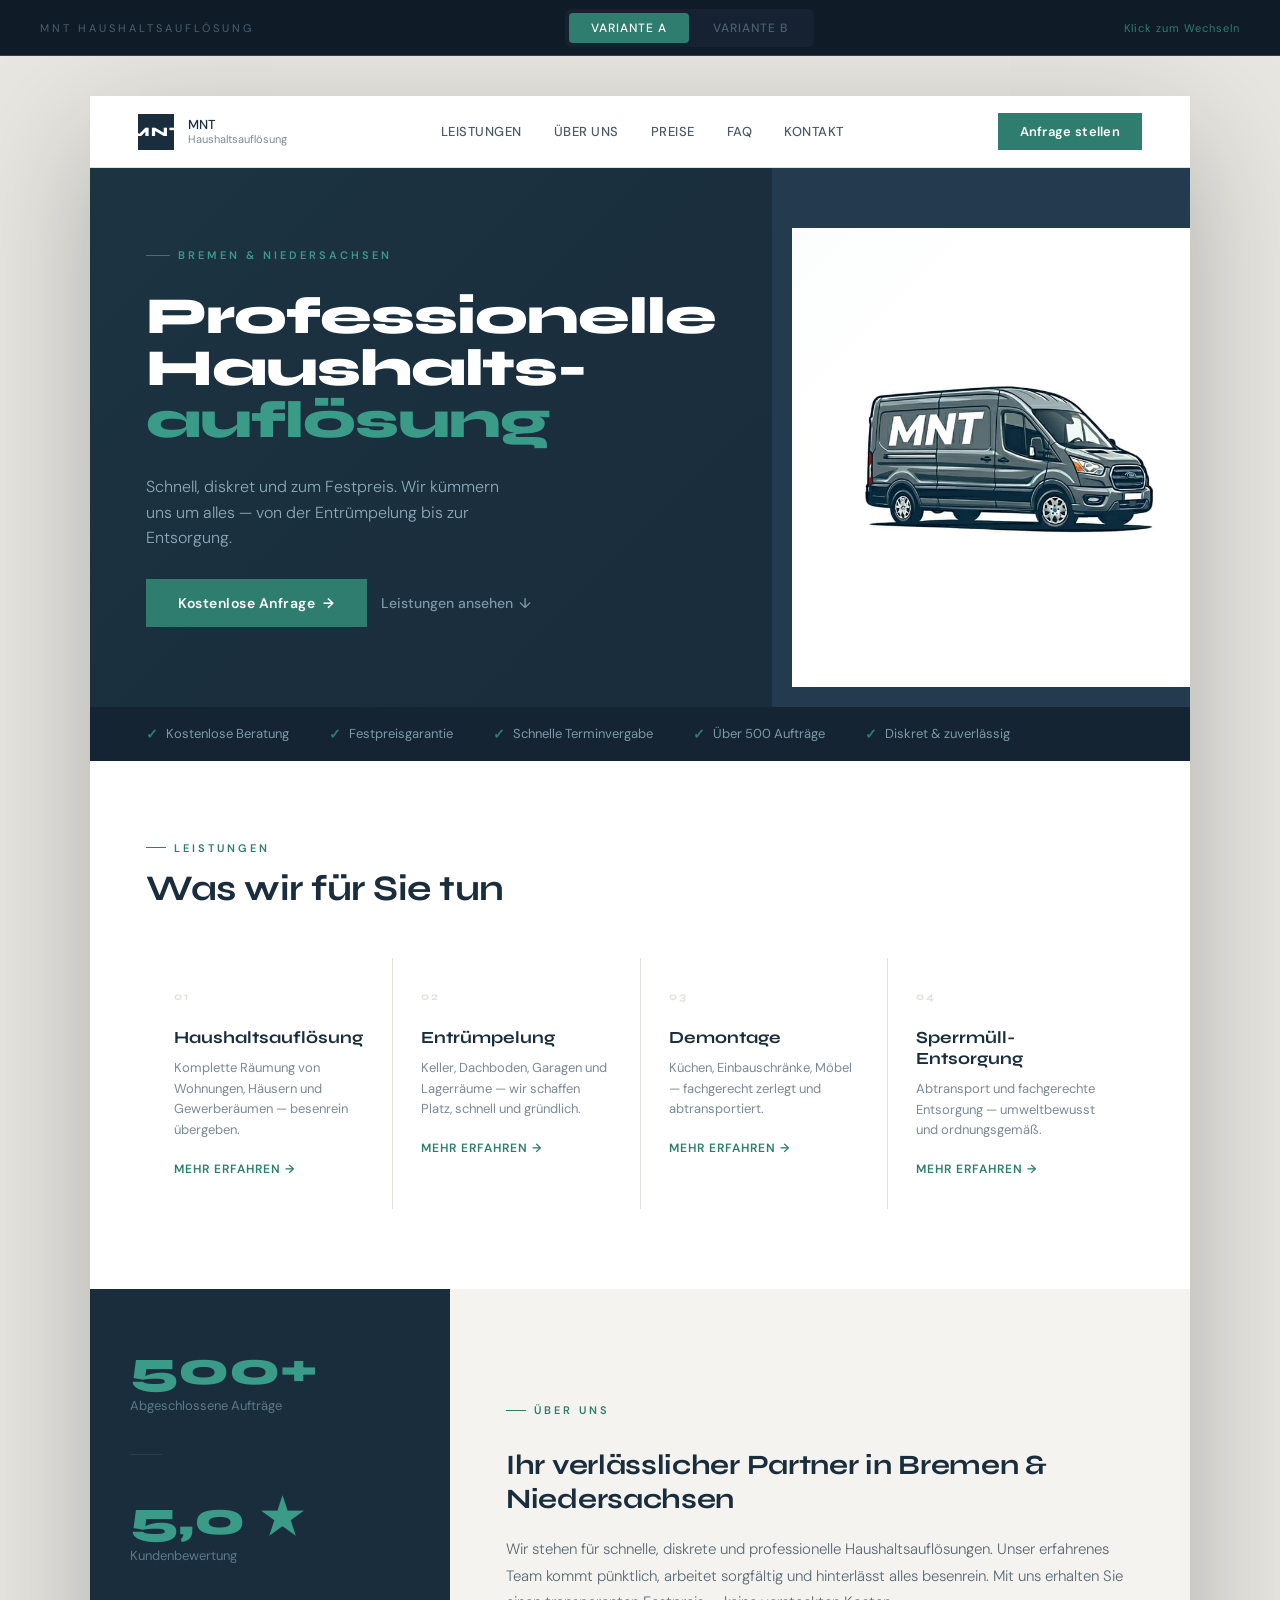
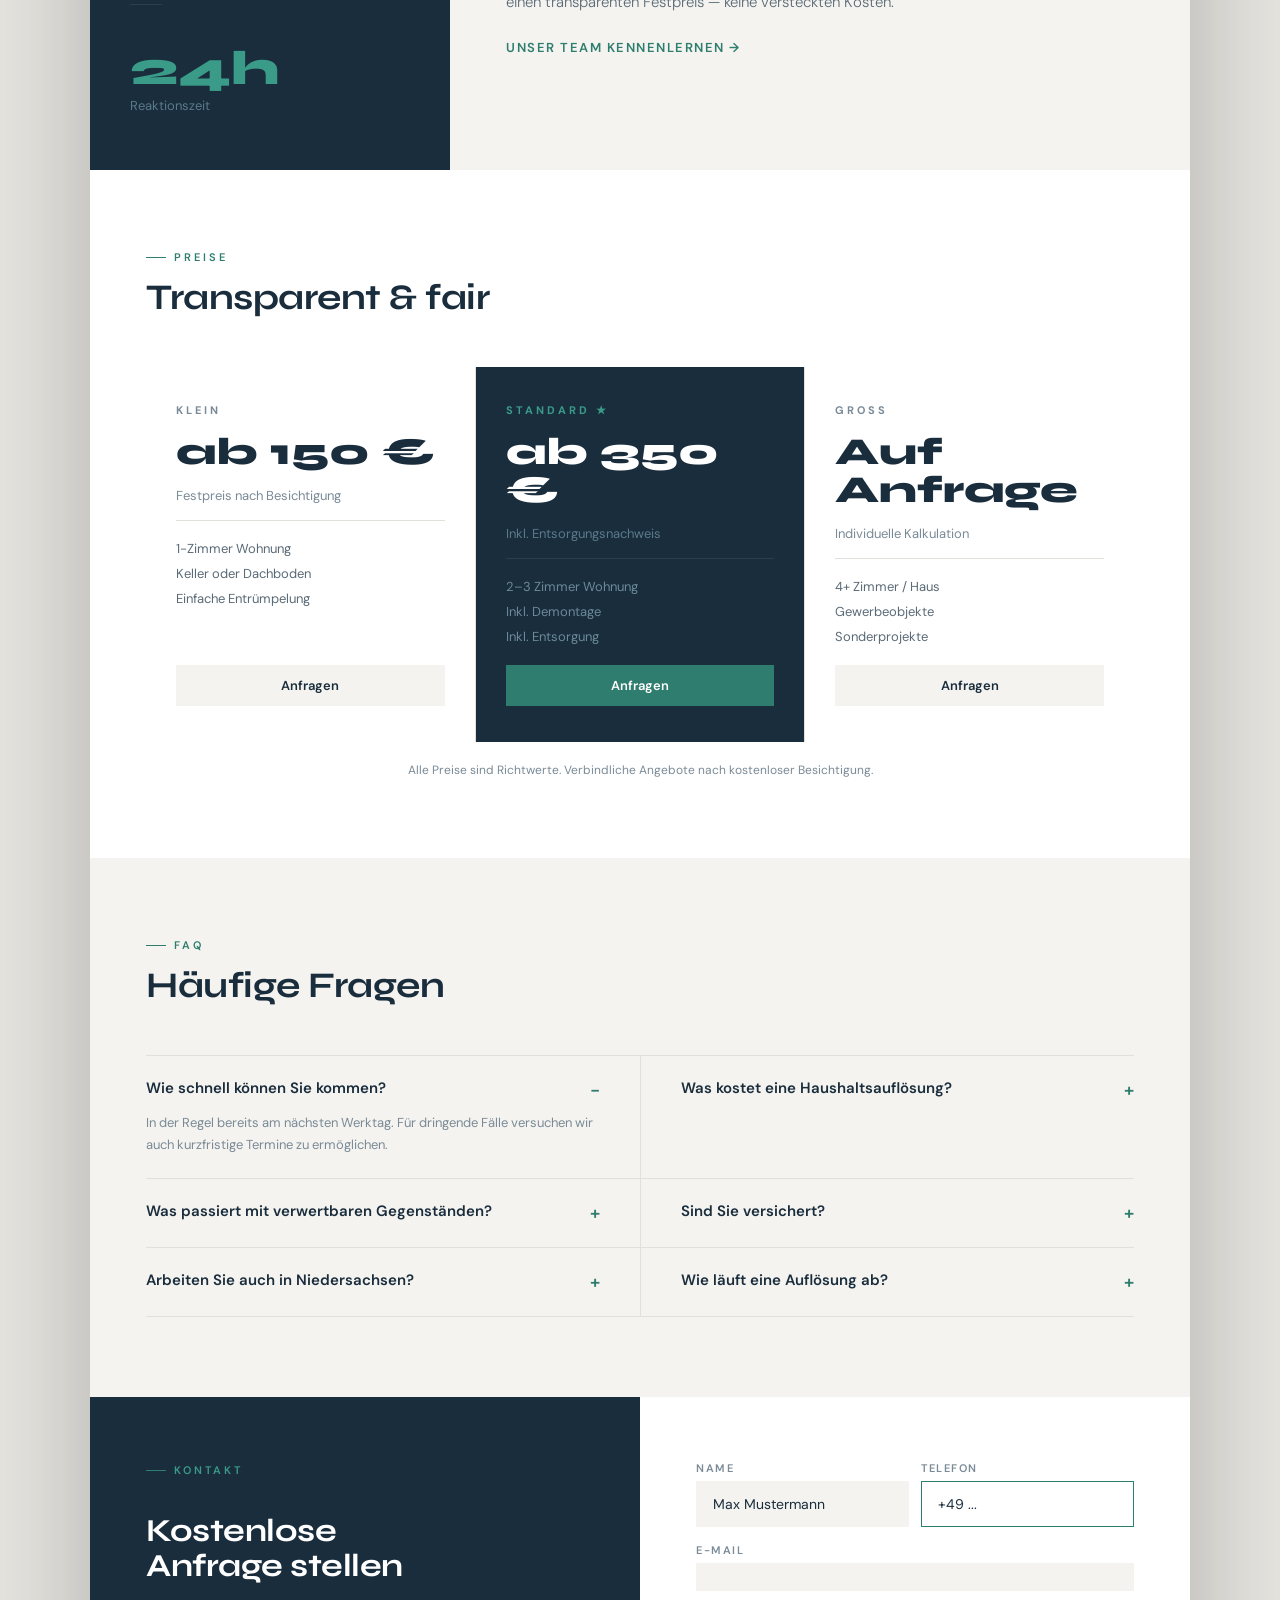
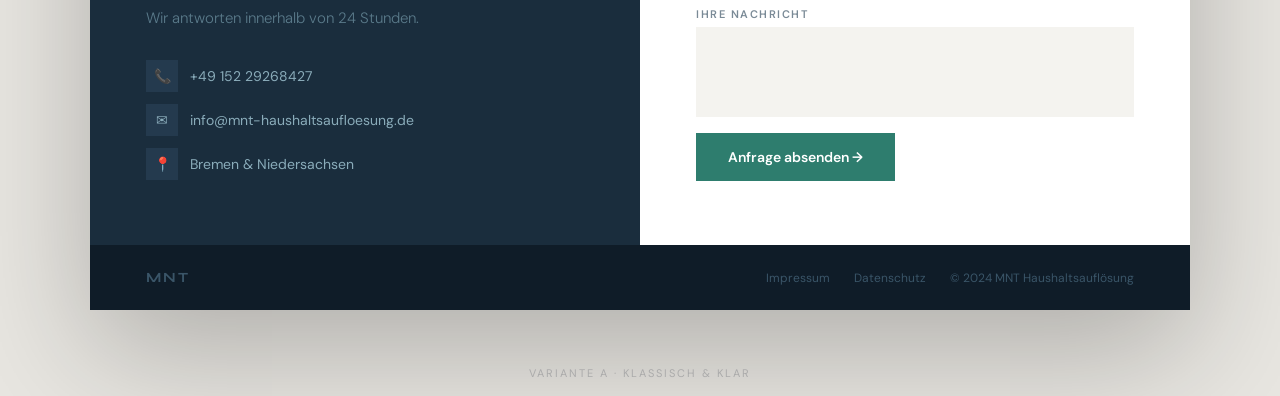
==== index.html @ 3aa19fd5 "Add index.html for GitHub Pages" ====
<!DOCTYPE html>
<html lang="de">
<head>
<meta charset="UTF-8">
<meta name="viewport" content="width=device-width, initial-scale=1.0">
<title>MNT Haushaltsauflösung — Website Mockup</title>
<link href="https://fonts.googleapis.com/css2?family=Syne:wght@400;600;700;800&family=DM+Sans:wght@300;400;500;600&display=swap" rel="stylesheet">
<style>
  :root {
    --navy: #1a2d3d;
    --navy-deep: #0f1c28;
    --teal: #2e7d6e;
    --teal-light: #3a9b88;
    --off-white: #f4f3ef;
    --warm-white: #fafaf8;
    --text-muted: #7a8a96;
    --border: #e2e0db;
  }

  * { box-sizing: border-box; margin: 0; padding: 0; }

  body {
    background: #e8e6e1;
    font-family: 'DM Sans', sans-serif;
    color: var(--navy);
    min-height: 100vh;
    padding: 0;
  }

  /* ── Selector bar ── */
  .selector-bar {
    position: sticky;
    top: 0;
    z-index: 100;
    background: var(--navy-deep);
    display: flex;
    align-items: center;
    justify-content: space-between;
    padding: 0 40px;
    height: 56px;
    border-bottom: 1px solid #2a3f52;
  }
  .selector-label {
    font-family: 'DM Sans', sans-serif;
    font-size: 11px;
    text-transform: uppercase;
    letter-spacing: 3px;
    color: #4a6070;
  }
  .selector-tabs {
    display: flex;
    gap: 2px;
    background: #162231;
    padding: 4px;
    border-radius: 6px;
  }
  .selector-tab {
    font-family: 'DM Sans', sans-serif;
    font-size: 12px;
    font-weight: 500;
    padding: 7px 22px;
    border: none;
    cursor: pointer;
    border-radius: 4px;
    background: transparent;
    color: #4a6070;
    transition: all 0.2s;
    text-transform: uppercase;
    letter-spacing: 1px;
  }
  .selector-tab.active {
    background: var(--teal);
    color: white;
  }
  .selector-note {
    font-size: 11px;
    color: #2e7d6e;
    letter-spacing: 1px;
  }

  .variant { display: none; }
  .variant.active { display: block; }

  /* ── Shared section styles ── */
  .site {
    max-width: 1100px;
    margin: 40px auto;
    background: var(--warm-white);
    box-shadow: 0 40px 120px rgba(0,0,0,0.25);
  }

  /* ── NAV ── */
  .site-nav {
    display: flex;
    align-items: center;
    justify-content: space-between;
    padding: 0 48px;
    height: 72px;
    background: white;
    border-bottom: 1px solid var(--border);
  }
  .nav-brand {
    display: flex;
    align-items: center;
    gap: 14px;
  }
  .nav-brand-mark {
    width: 36px;
    height: 36px;
    background: var(--navy);
    display: flex;
    align-items: center;
    justify-content: center;
    font-family: 'Syne', sans-serif;
    font-weight: 800;
    font-size: 13px;
    color: white;
    letter-spacing: 1px;
  }
  .nav-brand-text {
    font-family: 'DM Sans', sans-serif;
    font-size: 13px;
    font-weight: 500;
    color: var(--navy);
    line-height: 1.2;
  }
  .nav-brand-sub {
    font-size: 11px;
    color: var(--text-muted);
    font-weight: 400;
  }
  .nav-links {
    display: flex;
    gap: 32px;
    align-items: center;
  }
  .nav-link {
    font-size: 13px;
    font-weight: 500;
    color: #4a5a66;
    text-transform: uppercase;
    letter-spacing: 0.5px;
  }
  .nav-cta {
    background: var(--teal);
    color: white;
    padding: 10px 22px;
    font-size: 13px;
    font-weight: 600;
    letter-spacing: 0.3px;
  }

  /* ── HERO A ── */
  .hero-a {
    background: var(--navy);
    min-height: 520px;
    display: grid;
    grid-template-columns: 1fr 480px;
    overflow: hidden;
    position: relative;
  }
  .hero-a::after {
    content: '';
    position: absolute;
    top: 0; left: 0; right: 0; bottom: 0;
    background: linear-gradient(135deg, rgba(46,125,110,0.08) 0%, transparent 60%);
    pointer-events: none;
  }
  .hero-a-content {
    padding: 80px 56px;
    display: flex;
    flex-direction: column;
    justify-content: center;
    gap: 28px;
    position: relative;
    z-index: 1;
  }
  .hero-tag {
    display: inline-flex;
    align-items: center;
    gap: 8px;
    font-size: 11px;
    text-transform: uppercase;
    letter-spacing: 3px;
    color: var(--teal-light);
    font-family: 'DM Sans', sans-serif;
    font-weight: 600;
  }
  .hero-tag::before {
    content: '';
    width: 24px;
    height: 1px;
    background: var(--teal);
  }
  .hero-headline {
    font-family: 'Syne', sans-serif;
    font-size: 52px;
    font-weight: 800;
    color: white;
    line-height: 1.0;
    letter-spacing: -1px;
  }
  .hero-headline span { color: var(--teal-light); }
  .hero-sub {
    font-size: 16px;
    color: #8eaabb;
    line-height: 1.6;
    max-width: 380px;
    font-weight: 300;
  }
  .hero-actions {
    display: flex;
    gap: 14px;
    align-items: center;
  }
  .btn-primary {
    background: var(--teal);
    color: white;
    padding: 15px 32px;
    font-family: 'DM Sans', sans-serif;
    font-size: 14px;
    font-weight: 600;
    letter-spacing: 0.5px;
    display: inline-flex;
    align-items: center;
    gap: 8px;
    transition: background 0.2s;
  }
  .btn-ghost {
    color: #7a9aaa;
    font-size: 14px;
    font-weight: 500;
    display: inline-flex;
    align-items: center;
    gap: 6px;
  }
  .hero-a-image {
    background: #243a4e;
    display: flex;
    align-items: flex-end;
    justify-content: center;
    overflow: hidden;
    position: relative;
  }
  .hero-a-image img {
    width: 100%;
    height: 100%;
    object-fit: contain;
    object-position: center bottom;
    padding: 20px;
  }
  .hero-trust {
    background: #152433;
    padding: 18px 56px;
    display: flex;
    gap: 40px;
    align-items: center;
  }
  .trust-item {
    font-size: 13px;
    color: #7a9aaa;
    display: flex;
    align-items: center;
    gap: 8px;
  }
  .trust-item::before {
    content: '✓';
    color: var(--teal);
    font-weight: 700;
    font-size: 14px;
  }

  /* ── SERVICES ── */
  .services-section {
    padding: 80px 56px;
    background: white;
  }
  .section-header {
    margin-bottom: 48px;
  }
  .section-eyebrow {
    font-size: 11px;
    font-weight: 600;
    text-transform: uppercase;
    letter-spacing: 3px;
    color: var(--teal);
    margin-bottom: 12px;
    display: flex;
    align-items: center;
    gap: 8px;
  }
  .section-eyebrow::before {
    content: '';
    width: 20px;
    height: 1px;
    background: var(--teal);
  }
  .section-title {
    font-family: 'Syne', sans-serif;
    font-size: 36px;
    font-weight: 700;
    color: var(--navy);
    letter-spacing: -0.5px;
  }
  .services-grid {
    display: grid;
    grid-template-columns: repeat(4, 1fr);
    gap: 1px;
    background: var(--border);
  }
  .service-card {
    background: white;
    padding: 32px 28px;
    position: relative;
    transition: background 0.2s;
  }
  .service-num {
    font-family: 'Syne', sans-serif;
    font-size: 11px;
    font-weight: 700;
    color: var(--border);
    letter-spacing: 2px;
    margin-bottom: 24px;
  }
  .service-title {
    font-family: 'Syne', sans-serif;
    font-size: 17px;
    font-weight: 700;
    color: var(--navy);
    margin-bottom: 10px;
  }
  .service-desc {
    font-size: 13px;
    color: var(--text-muted);
    line-height: 1.6;
  }
  .service-link {
    margin-top: 20px;
    font-size: 12px;
    font-weight: 600;
    color: var(--teal);
    text-transform: uppercase;
    letter-spacing: 1px;
    display: flex;
    align-items: center;
    gap: 4px;
  }

  /* ── ABOUT ── */
  .about-section {
    display: grid;
    grid-template-columns: 360px 1fr;
    min-height: 380px;
    background: var(--off-white);
  }
  .about-stats {
    background: var(--navy);
    padding: 56px 40px;
    display: flex;
    flex-direction: column;
    justify-content: center;
    gap: 40px;
  }
  .stat-item {}
  .stat-num {
    font-family: 'Syne', sans-serif;
    font-size: 48px;
    font-weight: 800;
    color: var(--teal-light);
    line-height: 1;
  }
  .stat-label {
    font-size: 13px;
    color: #5a7a8a;
    margin-top: 4px;
    font-weight: 400;
  }
  .stat-divider {
    width: 32px;
    height: 1px;
    background: #2a4050;
  }
  .about-content {
    padding: 56px 56px;
    display: flex;
    flex-direction: column;
    justify-content: center;
    gap: 20px;
  }
  .about-title {
    font-family: 'Syne', sans-serif;
    font-size: 28px;
    font-weight: 700;
    color: var(--navy);
    line-height: 1.2;
    letter-spacing: -0.3px;
  }
  .about-text {
    font-size: 15px;
    color: #5a6a76;
    line-height: 1.75;
    font-weight: 300;
  }
  .about-link {
    font-size: 13px;
    font-weight: 600;
    color: var(--teal);
    text-transform: uppercase;
    letter-spacing: 1.5px;
    display: inline-flex;
    align-items: center;
    gap: 6px;
    margin-top: 4px;
  }

  /* ── PRICES ── */
  .prices-section {
    padding: 80px 56px;
    background: white;
  }
  .prices-grid {
    display: grid;
    grid-template-columns: repeat(3, 1fr);
    gap: 1px;
    background: var(--border);
    margin-top: 40px;
  }
  .price-card {
    background: white;
    padding: 36px 30px;
    display: flex;
    flex-direction: column;
    gap: 16px;
  }
  .price-card.featured {
    background: var(--navy);
  }
  .price-tier {
    font-size: 11px;
    font-weight: 700;
    text-transform: uppercase;
    letter-spacing: 3px;
    color: var(--text-muted);
  }
  .price-card.featured .price-tier { color: var(--teal-light); }
  .price-amount {
    font-family: 'Syne', sans-serif;
    font-size: 38px;
    font-weight: 800;
    color: var(--navy);
    line-height: 1;
  }
  .price-card.featured .price-amount { color: white; }
  .price-unit { font-size: 13px; color: var(--text-muted); font-weight: 400; }
  .price-card.featured .price-unit { color: #5a7a8a; }
  .price-divider { height: 1px; background: var(--border); }
  .price-card.featured .price-divider { background: #2a4050; }
  .price-features {
    font-size: 13px;
    color: #5a6a76;
    line-height: 1.9;
  }
  .price-card.featured .price-features { color: #6a8a9a; }
  .price-cta {
    margin-top: auto;
    padding: 12px 20px;
    font-size: 13px;
    font-weight: 600;
    text-align: center;
    background: var(--off-white);
    color: var(--navy);
  }
  .price-card.featured .price-cta {
    background: var(--teal);
    color: white;
  }
  .prices-note {
    margin-top: 20px;
    font-size: 12px;
    color: var(--text-muted);
    text-align: center;
  }

  /* ── FAQ ── */
  .faq-section {
    padding: 80px 56px;
    background: var(--off-white);
  }
  .faq-grid {
    display: grid;
    grid-template-columns: 1fr 1fr;
    gap: 0;
    margin-top: 48px;
    border-top: 1px solid var(--border);
  }
  .faq-item {
    padding: 22px 0;
    border-bottom: 1px solid var(--border);
    padding-right: 40px;
  }
  .faq-item:nth-child(even) { padding-right: 0; padding-left: 40px; border-left: 1px solid var(--border); }
  .faq-q {
    font-family: 'DM Sans', sans-serif;
    font-size: 15px;
    font-weight: 600;
    color: var(--navy);
    display: flex;
    align-items: flex-start;
    justify-content: space-between;
    gap: 12px;
    cursor: pointer;
  }
  .faq-icon { color: var(--teal); font-size: 18px; flex-shrink: 0; }
  .faq-answer {
    font-size: 13px;
    color: var(--text-muted);
    margin-top: 10px;
    line-height: 1.7;
  }

  /* ── CONTACT ── */
  .contact-section {
    display: grid;
    grid-template-columns: 1fr 1fr;
    min-height: 400px;
  }
  .contact-left {
    background: var(--navy);
    padding: 64px 56px;
    display: flex;
    flex-direction: column;
    justify-content: center;
    gap: 24px;
  }
  .contact-title {
    font-family: 'Syne', sans-serif;
    font-size: 32px;
    font-weight: 700;
    color: white;
    line-height: 1.1;
    letter-spacing: -0.5px;
  }
  .contact-sub { font-size: 15px; color: #5a7a8a; font-weight: 300; }
  .contact-info { display: flex; flex-direction: column; gap: 12px; margin-top: 8px; }
  .contact-info-item {
    font-size: 14px;
    color: #8aacba;
    display: flex;
    align-items: center;
    gap: 12px;
  }
  .contact-info-icon {
    width: 32px;
    height: 32px;
    background: #243a4e;
    display: flex;
    align-items: center;
    justify-content: center;
    font-size: 14px;
    flex-shrink: 0;
  }
  .contact-right {
    background: white;
    padding: 64px 56px;
    display: flex;
    flex-direction: column;
    justify-content: center;
    gap: 16px;
  }
  .form-row { display: grid; grid-template-columns: 1fr 1fr; gap: 12px; }
  .form-field {
    display: flex;
    flex-direction: column;
    gap: 6px;
  }
  .form-label {
    font-size: 11px;
    font-weight: 600;
    text-transform: uppercase;
    letter-spacing: 1.5px;
    color: var(--text-muted);
  }
  .form-input {
    padding: 13px 16px;
    background: var(--off-white);
    border: 1px solid transparent;
    font-size: 14px;
    color: var(--navy);
    font-family: 'DM Sans', sans-serif;
  }
  .form-input.focused {
    border-color: var(--teal);
    background: white;
  }
  .form-textarea {
    padding: 13px 16px;
    background: var(--off-white);
    border: 1px solid transparent;
    font-size: 14px;
    color: var(--navy);
    height: 90px;
    resize: none;
    font-family: 'DM Sans', sans-serif;
  }
  .form-submit {
    background: var(--teal);
    color: white;
    padding: 15px 32px;
    font-family: 'DM Sans', sans-serif;
    font-size: 14px;
    font-weight: 600;
    border: none;
    cursor: pointer;
    align-self: flex-start;
    display: flex;
    align-items: center;
    gap: 8px;
  }

  /* ── FOOTER ── */
  .site-footer {
    background: var(--navy-deep);
    padding: 24px 56px;
    display: flex;
    justify-content: space-between;
    align-items: center;
  }
  .footer-brand {
    font-family: 'Syne', sans-serif;
    font-size: 14px;
    font-weight: 700;
    color: #3a5568;
    letter-spacing: 2px;
  }
  .footer-links {
    display: flex;
    gap: 24px;
    font-size: 12px;
    color: #3a5568;
  }

  /* ─────────────── VARIANT B ─────────────── */

  .hero-b {
    background: var(--navy);
    min-height: 580px;
    position: relative;
    overflow: hidden;
    display: flex;
    align-items: stretch;
  }
  .hero-b-bg-text {
    position: absolute;
    bottom: -20px;
    right: -20px;
    font-family: 'Syne', sans-serif;
    font-size: 200px;
    font-weight: 800;
    color: rgba(255,255,255,0.025);
    line-height: 1;
    pointer-events: none;
    user-select: none;
    letter-spacing: -8px;
  }
  .hero-b-content {
    flex: 1;
    padding: 100px 56px;
    display: flex;
    flex-direction: column;
    justify-content: center;
    gap: 32px;
    position: relative;
    z-index: 1;
    max-width: 620px;
  }
  .hero-b-headline {
    font-family: 'Syne', sans-serif;
    font-size: 64px;
    font-weight: 800;
    color: white;
    line-height: 0.95;
    letter-spacing: -2px;
  }
  .hero-b-headline .accent {
    color: transparent;
    -webkit-text-stroke: 1.5px var(--teal-light);
  }
  .hero-b-sub {
    font-size: 16px;
    color: #6a8a9a;
    line-height: 1.65;
    font-weight: 300;
    max-width: 420px;
  }
  .hero-b-actions {
    display: flex;
    gap: 20px;
    align-items: center;
  }
  .hero-b-right {
    width: 440px;
    position: relative;
    background: linear-gradient(180deg, #152433 0%, #0f1c28 100%);
    border-left: 1px solid #2a3f52;
    display: flex;
    flex-direction: column;
    justify-content: center;
    padding: 40px;
    gap: 0;
  }
  .hero-b-truck {
    width: 100%;
    aspect-ratio: 1;
    display: flex;
    align-items: center;
    justify-content: center;
    overflow: hidden;
  }
  .hero-b-truck img {
    width: 100%;
    height: 100%;
    object-fit: contain;
  }
  .hero-b-callout {
    background: var(--teal);
    padding: 20px 28px;
    margin-top: auto;
    display: grid;
    grid-template-columns: 1fr 1fr;
    gap: 14px;
  }
  .callout-stat {}
  .callout-num {
    font-family: 'Syne', sans-serif;
    font-size: 22px;
    font-weight: 800;
    color: white;
  }
  .callout-label {
    font-size: 11px;
    color: rgba(255,255,255,0.6);
    text-transform: uppercase;
    letter-spacing: 1px;
    margin-top: 2px;
  }

  .services-b {
    padding: 80px 56px;
    background: var(--off-white);
  }
  .services-b-list {
    margin-top: 40px;
    border-top: 1px solid var(--border);
  }
  .service-row {
    display: grid;
    grid-template-columns: 60px 200px 1fr 120px;
    align-items: center;
    padding: 28px 0;
    border-bottom: 1px solid var(--border);
    gap: 24px;
  }
  .service-row-num {
    font-family: 'Syne', sans-serif;
    font-size: 12px;
    font-weight: 700;
    color: var(--border);
    letter-spacing: 2px;
  }
  .service-row-name {
    font-family: 'Syne', sans-serif;
    font-size: 18px;
    font-weight: 700;
    color: var(--navy);
  }
  .service-row-desc {
    font-size: 13px;
    color: var(--text-muted);
    line-height: 1.6;
  }
  .service-row-link {
    font-size: 12px;
    font-weight: 600;
    color: var(--teal);
    text-transform: uppercase;
    letter-spacing: 1px;
    text-align: right;
    display: flex;
    align-items: center;
    justify-content: flex-end;
    gap: 4px;
  }

  .calc-section {
    padding: 80px 56px;
    background: white;
    display: grid;
    grid-template-columns: 1fr 380px;
    gap: 64px;
    align-items: center;
  }
  .calc-title {
    font-family: 'Syne', sans-serif;
    font-size: 28px;
    font-weight: 700;
    color: var(--navy);
    margin-bottom: 32px;
    letter-spacing: -0.3px;
  }
  .calc-controls {
    display: flex;
    flex-direction: column;
    gap: 24px;
  }
  .calc-label {
    font-size: 11px;
    font-weight: 600;
    text-transform: uppercase;
    letter-spacing: 2px;
    color: var(--text-muted);
    margin-bottom: 10px;
  }
  .calc-chips {
    display: flex;
    gap: 8px;
    flex-wrap: wrap;
  }
  .calc-chip {
    padding: 8px 18px;
    background: var(--off-white);
    font-size: 13px;
    font-weight: 500;
    color: var(--navy);
    cursor: pointer;
    border: 1px solid var(--border);
  }
  .calc-chip.active {
    background: var(--navy);
    color: white;
    border-color: var(--navy);
  }
  .calc-slider-track {
    height: 3px;
    background: var(--border);
    position: relative;
    margin: 8px 0;
  }
  .calc-slider-fill {
    position: absolute;
    left: 0;
    top: 0;
    width: 40%;
    height: 100%;
    background: var(--teal);
  }
  .calc-slider-thumb {
    position: absolute;
    left: 40%;
    top: 50%;
    transform: translate(-50%, -50%);
    width: 16px;
    height: 16px;
    background: var(--navy);
    border-radius: 50%;
    border: 2px solid white;
    box-shadow: 0 2px 8px rgba(0,0,0,0.2);
  }
  .calc-result {
    background: var(--navy);
    padding: 40px 36px;
    display: flex;
    flex-direction: column;
    gap: 16px;
  }
  .calc-result-label {
    font-size: 11px;
    text-transform: uppercase;
    letter-spacing: 3px;
    color: var(--teal-light);
  }
  .calc-result-price {
    font-family: 'Syne', sans-serif;
    font-size: 56px;
    font-weight: 800;
    color: white;
    line-height: 1;
  }
  .calc-result-note {
    font-size: 12px;
    color: #4a6a7a;
    line-height: 1.5;
  }
  .calc-result-divider { height: 1px; background: #2a3f52; }
  .calc-result-cta {
    background: var(--teal);
    color: white;
    padding: 14px 24px;
    font-size: 14px;
    font-weight: 600;
    text-align: center;
    margin-top: 8px;
  }

  /* placeholder label */
  .img-placeholder {
    background: #243a4e;
    display: flex;
    align-items: center;
    justify-content: center;
    flex-direction: column;
    gap: 8px;
    color: #3a5a6a;
    font-size: 12px;
    font-family: 'DM Sans', monospace;
  }

  /* tweaks panel */
  #tweaks-panel {
    display: none;
    position: fixed;
    bottom: 24px;
    right: 24px;
    background: white;
    border: 1px solid var(--border);
    box-shadow: 0 20px 60px rgba(0,0,0,0.15);
    padding: 20px;
    width: 240px;
    z-index: 9999;
    font-family: 'DM Sans', sans-serif;
  }
  #tweaks-panel h3 {
    font-family: 'Syne', sans-serif;
    font-size: 13px;
    font-weight: 700;
    color: var(--navy);
    margin-bottom: 16px;
    text-transform: uppercase;
    letter-spacing: 1px;
  }
  .tweak-row { margin-bottom: 14px; }
  .tweak-label { font-size: 11px; color: var(--text-muted); text-transform: uppercase; letter-spacing: 1px; margin-bottom: 6px; }
  .tweak-row select, .tweak-row input[type=range] {
    width: 100%;
    font-family: 'DM Sans', sans-serif;
    font-size: 13px;
    padding: 6px 8px;
    border: 1px solid var(--border);
    background: var(--off-white);
    color: var(--navy);
  }

  /* Scroll snap for full-page feel */
  .scroll-hint {
    text-align: center;
    padding: 16px;
    font-size: 11px;
    color: #aaa;
    letter-spacing: 2px;
    text-transform: uppercase;
  }
</style>
</head>
<body>

<div class="selector-bar">
  <span class="selector-label">MNT Haushaltsauflösung</span>
  <div class="selector-tabs">
    <button class="selector-tab active" onclick="showVariant('a')">Variante A</button>
    <button class="selector-tab" onclick="showVariant('b')">Variante B</button>
  </div>
  <span class="selector-note">Klick zum Wechseln</span>
</div>

<!-- ═══════════════════════════════ VARIANT A ═══════════════════════════════ -->
<div class="variant active" id="var-a">
  <div class="site">

    <!-- NAV -->
    <nav class="site-nav">
      <div class="nav-brand">
        <div class="nav-brand-mark">MNT</div>
        <div>
          <div class="nav-brand-text">MNT</div>
          <div class="nav-brand-sub">Haushaltsauflösung</div>
        </div>
      </div>
      <div class="nav-links">
        <span class="nav-link">Leistungen</span>
        <span class="nav-link">Über uns</span>
        <span class="nav-link">Preise</span>
        <span class="nav-link">FAQ</span>
        <span class="nav-link">Kontakt</span>
      </div>
      <div class="nav-cta">Anfrage stellen</div>
    </nav>

    <!-- HERO -->
    <div class="hero-a">
      <div class="hero-a-content">
        <div class="hero-tag">Bremen & Niedersachsen</div>
        <div class="hero-headline">
          Professionelle<br>Haushalts&shy;<wbr><span>auflösung</span>
        </div>
        <div class="hero-sub">Schnell, diskret und zum Festpreis. Wir kümmern uns um alles — von der Entrümpelung bis zur Entsorgung.</div>
        <div class="hero-actions">
          <div class="btn-primary">Kostenlose Anfrage <span>→</span></div>
          <div class="btn-ghost">Leistungen ansehen <span>↓</span></div>
        </div>
      </div>
      <div class="hero-a-image">
        <img src="uploads/Logo.jpeg" alt="MNT Transporter">
      </div>
    </div>
    <div class="hero-trust">
      <div class="trust-item">Kostenlose Beratung</div>
      <div class="trust-item">Festpreisgarantie</div>
      <div class="trust-item">Schnelle Terminvergabe</div>
      <div class="trust-item">Über 500 Aufträge</div>
      <div class="trust-item">Diskret & zuverlässig</div>
    </div>

    <!-- LEISTUNGEN -->
    <div class="services-section">
      <div class="section-header">
        <div class="section-eyebrow">Leistungen</div>
        <div class="section-title">Was wir für Sie tun</div>
      </div>
      <div class="services-grid">
        <div class="service-card">
          <div class="service-num">01</div>
          <div class="service-title">Haushaltsauflösung</div>
          <div class="service-desc">Komplette Räumung von Wohnungen, Häusern und Gewerberäumen — besenrein übergeben.</div>
          <div class="service-link">Mehr erfahren →</div>
        </div>
        <div class="service-card">
          <div class="service-num">02</div>
          <div class="service-title">Entrümpelung</div>
          <div class="service-desc">Keller, Dachboden, Garagen und Lagerräume — wir schaffen Platz, schnell und gründlich.</div>
          <div class="service-link">Mehr erfahren →</div>
        </div>
        <div class="service-card">
          <div class="service-num">03</div>
          <div class="service-title">Demontage</div>
          <div class="service-desc">Küchen, Einbauschränke, Möbel — fachgerecht zerlegt und abtransportiert.</div>
          <div class="service-link">Mehr erfahren →</div>
        </div>
        <div class="service-card">
          <div class="service-num">04</div>
          <div class="service-title">Sperrmüll-Entsorgung</div>
          <div class="service-desc">Abtransport und fachgerechte Entsorgung — umweltbewusst und ordnungsgemäß.</div>
          <div class="service-link">Mehr erfahren →</div>
        </div>
      </div>
    </div>

    <!-- ÜBER UNS -->
    <div class="about-section">
      <div class="about-stats">
        <div class="stat-item">
          <div class="stat-num">500+</div>
          <div class="stat-label">Abgeschlossene Aufträge</div>
        </div>
        <div class="stat-divider"></div>
        <div class="stat-item">
          <div class="stat-num">5,0 ★</div>
          <div class="stat-label">Kundenbewertung</div>
        </div>
        <div class="stat-divider"></div>
        <div class="stat-item">
          <div class="stat-num">24h</div>
          <div class="stat-label">Reaktionszeit</div>
        </div>
      </div>
      <div class="about-content">
        <div class="section-eyebrow">Über uns</div>
        <div class="about-title">Ihr verlässlicher Partner in Bremen & Niedersachsen</div>
        <div class="about-text">Wir stehen für schnelle, diskrete und professionelle Haushaltsauflösungen. Unser erfahrenes Team kommt pünktlich, arbeitet sorgfältig und hinterlässt alles besenrein. Mit uns erhalten Sie einen transparenten Festpreis — keine versteckten Kosten.</div>
        <div class="about-link">Unser Team kennenlernen →</div>
      </div>
    </div>

    <!-- PREISE -->
    <div class="prices-section">
      <div class="section-header">
        <div class="section-eyebrow">Preise</div>
        <div class="section-title">Transparent & fair</div>
      </div>
      <div class="prices-grid">
        <div class="price-card">
          <div class="price-tier">Klein</div>
          <div class="price-amount">ab 150 €</div>
          <div class="price-unit">Festpreis nach Besichtigung</div>
          <div class="price-divider"></div>
          <div class="price-features">1-Zimmer Wohnung<br>Keller oder Dachboden<br>Einfache Entrümpelung</div>
          <div class="price-cta">Anfragen</div>
        </div>
        <div class="price-card featured">
          <div class="price-tier">Standard ★</div>
          <div class="price-amount">ab 350 €</div>
          <div class="price-unit">Inkl. Entsorgungsnachweis</div>
          <div class="price-divider"></div>
          <div class="price-features">2–3 Zimmer Wohnung<br>Inkl. Demontage<br>Inkl. Entsorgung</div>
          <div class="price-cta">Anfragen</div>
        </div>
        <div class="price-card">
          <div class="price-tier">Groß</div>
          <div class="price-amount">Auf Anfrage</div>
          <div class="price-unit">Individuelle Kalkulation</div>
          <div class="price-divider"></div>
          <div class="price-features">4+ Zimmer / Haus<br>Gewerbeobjekte<br>Sonderprojekte</div>
          <div class="price-cta">Anfragen</div>
        </div>
      </div>
      <div class="prices-note">Alle Preise sind Richtwerte. Verbindliche Angebote nach kostenloser Besichtigung.</div>
    </div>

    <!-- FAQ -->
    <div class="faq-section">
      <div class="section-header">
        <div class="section-eyebrow">FAQ</div>
        <div class="section-title">Häufige Fragen</div>
      </div>
      <div class="faq-grid">
        <div class="faq-item">
          <div class="faq-q">Wie schnell können Sie kommen? <span class="faq-icon">−</span></div>
          <div class="faq-answer">In der Regel bereits am nächsten Werktag. Für dringende Fälle versuchen wir auch kurzfristige Termine zu ermöglichen.</div>
        </div>
        <div class="faq-item">
          <div class="faq-q">Was kostet eine Haushaltsauflösung? <span class="faq-icon">+</span></div>
        </div>
        <div class="faq-item">
          <div class="faq-q">Was passiert mit verwertbaren Gegenständen? <span class="faq-icon">+</span></div>
        </div>
        <div class="faq-item">
          <div class="faq-q">Sind Sie versichert? <span class="faq-icon">+</span></div>
        </div>
        <div class="faq-item">
          <div class="faq-q">Arbeiten Sie auch in Niedersachsen? <span class="faq-icon">+</span></div>
        </div>
        <div class="faq-item">
          <div class="faq-q">Wie läuft eine Auflösung ab? <span class="faq-icon">+</span></div>
        </div>
      </div>
    </div>

    <!-- KONTAKT -->
    <div class="contact-section">
      <div class="contact-left">
        <div class="section-eyebrow" style="color: var(--teal-light);">Kontakt</div>
        <div class="contact-title">Kostenlose<br>Anfrage stellen</div>
        <div class="contact-sub">Wir antworten innerhalb von 24 Stunden.</div>
        <div class="contact-info">
          <div class="contact-info-item">
            <div class="contact-info-icon">📞</div>
            +49 152 29268427
          </div>
          <div class="contact-info-item">
            <div class="contact-info-icon">✉</div>
            info@mnt-haushaltsaufloesung.de
          </div>
          <div class="contact-info-item">
            <div class="contact-info-icon">📍</div>
            Bremen & Niedersachsen
          </div>
        </div>
      </div>
      <div class="contact-right">
        <div class="form-row">
          <div class="form-field">
            <div class="form-label">Name</div>
            <div class="form-input">Max Mustermann</div>
          </div>
          <div class="form-field">
            <div class="form-label">Telefon</div>
            <div class="form-input focused">+49 ...</div>
          </div>
        </div>
        <div class="form-field">
          <div class="form-label">E-Mail</div>
          <div class="form-input"></div>
        </div>
        <div class="form-field">
          <div class="form-label">Ihre Nachricht</div>
          <div class="form-textarea"></div>
        </div>
        <button class="form-submit">Anfrage absenden →</button>
      </div>
    </div>

    <!-- FOOTER -->
    <div class="site-footer">
      <div class="footer-brand">MNT</div>
      <div class="footer-links">
        <span>Impressum</span>
        <span>Datenschutz</span>
        <span>© 2024 MNT Haushaltsauflösung</span>
      </div>
    </div>

  </div><!-- .site -->
  <div class="scroll-hint">Variante A · Klassisch & klar</div>
</div>


<!-- ═══════════════════════════════ VARIANT B ═══════════════════════════════ -->
<div class="variant" id="var-b">
  <div class="site">

    <!-- NAV B - darker minimal -->
    <nav class="site-nav" style="background: var(--navy); border-bottom-color: #2a3f52;">
      <div class="nav-brand">
        <div class="nav-brand-mark" style="background: var(--teal);">MNT</div>
        <div>
          <div class="nav-brand-text" style="color:white;">MNT Haushaltsauflösung</div>
          <div class="nav-brand-sub">Bremen · Niedersachsen</div>
        </div>
      </div>
      <div class="nav-links">
        <span class="nav-link" style="color:#5a7a8a;">Leistungen</span>
        <span class="nav-link" style="color:#5a7a8a;">Preise</span>
        <span class="nav-link" style="color:#5a7a8a;">FAQ</span>
        <span class="nav-link" style="color:#5a7a8a;">Kontakt</span>
      </div>
      <div class="nav-cta" style="background:transparent; border:1px solid var(--teal); color:var(--teal-light);">+49 152 29268427</div>
    </nav>

    <!-- HERO B -->
    <div class="hero-b">
      <div class="hero-b-bg-text">MNT</div>
      <div class="hero-b-content">
        <div class="hero-tag">Bremen & Niedersachsen</div>
        <div class="hero-b-headline">
          HAUSHALTS-<br>AUFLÖSUNG<br><span class="accent">& MEHR.</span>
        </div>
        <div class="hero-b-sub">Schnell, sauber, zum Festpreis. Wir räumen auf — Sie lehnen sich zurück. Entrümpelung, Demontage & Sperrmüll aus einer Hand.</div>
        <div class="hero-b-actions">
          <div class="btn-primary" style="font-size:15px; padding:16px 36px;">Kostenlose Anfrage →</div>
          <div class="btn-ghost" style="font-size:14px; color:#4a6a7a;">Leistungen ↓</div>
        </div>
      </div>
      <div class="hero-b-right">
        <div class="hero-b-truck">
          <img src="uploads/Logo.jpeg" alt="MNT Transporter">
        </div>
        <div class="hero-b-callout">
          <div class="callout-stat">
            <div class="callout-num">500+</div>
            <div class="callout-label">Aufträge</div>
          </div>
          <div class="callout-stat">
            <div class="callout-num">5,0 ★</div>
            <div class="callout-label">Bewertung</div>
          </div>
          <div class="callout-stat">
            <div class="callout-num">24h</div>
            <div class="callout-label">Reaktionszeit</div>
          </div>
          <div class="callout-stat">
            <div class="callout-num">100%</div>
            <div class="callout-label">Festpreis</div>
          </div>
        </div>
      </div>
    </div>

    <!-- LEISTUNGEN B -->
    <div class="services-b">
      <div class="section-header">
        <div class="section-eyebrow">Leistungen</div>
        <div class="section-title">Was wir für Sie tun</div>
      </div>
      <div class="services-b-list">
        <div class="service-row">
          <div class="service-row-num">01</div>
          <div class="service-row-name">Haushaltsauflösung</div>
          <div class="service-row-desc">Komplette Räumung von Wohnungen, Häusern und Gewerberäumen. Besenrein übergeben, kein Aufwand für Sie.</div>
          <div class="service-row-link">Details →</div>
        </div>
        <div class="service-row">
          <div class="service-row-num">02</div>
          <div class="service-row-name">Entrümpelung</div>
          <div class="service-row-desc">Keller, Dachboden, Garagen und Lagerräume — wir schaffen Platz schnell und gründlich.</div>
          <div class="service-row-link">Details →</div>
        </div>
        <div class="service-row">
          <div class="service-row-num">03</div>
          <div class="service-row-name">Demontage</div>
          <div class="service-row-desc">Küchen, Einbauschränke und Möbel — fachgerecht zerlegt und sauber abtransportiert.</div>
          <div class="service-row-link">Details →</div>
        </div>
        <div class="service-row">
          <div class="service-row-num">04</div>
          <div class="service-row-name">Sperrmüll-Entsorgung</div>
          <div class="service-row-desc">Abtransport und fachgerechte Entsorgung — umweltbewusst und ordnungsgemäß dokumentiert.</div>
          <div class="service-row-link">Details →</div>
        </div>
      </div>
    </div>

    <!-- PREISRECHNER B -->
    <div class="calc-section">
      <div>
        <div class="section-eyebrow">Preise</div>
        <div class="calc-title">Kosten schnell berechnen</div>
        <div class="calc-controls">
          <div>
            <div class="calc-label">Art der Leistung</div>
            <div class="calc-chips">
              <div class="calc-chip active">Haushaltsauflösung</div>
              <div class="calc-chip">Entrümpelung</div>
              <div class="calc-chip">Demontage</div>
            </div>
          </div>
          <div>
            <div class="calc-label">Größe in m²</div>
            <div style="display:flex; justify-content:space-between; font-size:12px; color:var(--text-muted); margin-bottom:8px;">
              <span>20 m²</span><span style="font-weight:700; color:var(--navy);">60 m²</span><span>200 m²</span>
            </div>
            <div class="calc-slider-track">
              <div class="calc-slider-fill"></div>
              <div class="calc-slider-thumb"></div>
            </div>
          </div>
          <div>
            <div class="calc-label">Anzahl Etagen</div>
            <div class="calc-chips">
              <div class="calc-chip active">1</div>
              <div class="calc-chip">2</div>
              <div class="calc-chip">3+</div>
            </div>
          </div>
        </div>
      </div>
      <div class="calc-result">
        <div class="calc-result-label">Ihr Richtwert</div>
        <div class="calc-result-price">350 €</div>
        <div class="calc-result-note">Geschätzter Festpreis · verbindliches Angebot nach kostenloser Besichtigung</div>
        <div class="calc-result-divider"></div>
        <div class="calc-result-cta">Jetzt kostenlos anfragen →</div>
      </div>
    </div>

    <!-- ÜBER UNS B - full width -->
    <div style="background: var(--navy); padding: 80px 56px; display:grid; grid-template-columns:1fr 1fr; gap:64px; align-items:center;">
      <div style="display:flex; flex-direction:column; gap:20px;">
        <div class="section-eyebrow" style="color:var(--teal-light);">Über uns</div>
        <div style="font-family:'Syne',sans-serif; font-size:32px; font-weight:700; color:white; line-height:1.1; letter-spacing:-0.5px;">Ihr Partner für saubere Lösungen in Bremen & Niedersachsen</div>
        <div style="font-size:15px; color:#5a7a8a; line-height:1.75; font-weight:300;">Wir stehen für schnelle, diskrete und professionelle Haushaltsauflösungen. Unser Team kommt pünktlich, arbeitet sorgfältig und hinterlässt alles besenrein. Transparente Preise — keine Überraschungen.</div>
        <div class="about-link" style="color:var(--teal-light);">Team kennenlernen →</div>
      </div>
      <div style="display:grid; grid-template-columns:1fr 1fr; gap:1px; background:#2a3f52;">
        <div style="background:#152433; padding:32px; text-align:center;">
          <div style="font-family:'Syne',sans-serif; font-size:40px; font-weight:800; color:var(--teal-light);">500+</div>
          <div style="font-size:12px; color:#4a6a7a; margin-top:4px; text-transform:uppercase; letter-spacing:1px;">Aufträge</div>
        </div>
        <div style="background:#152433; padding:32px; text-align:center;">
          <div style="font-family:'Syne',sans-serif; font-size:40px; font-weight:800; color:var(--teal-light);">5,0★</div>
          <div style="font-size:12px; color:#4a6a7a; margin-top:4px; text-transform:uppercase; letter-spacing:1px;">Bewertung</div>
        </div>
        <div style="background:#152433; padding:32px; text-align:center;">
          <div style="font-family:'Syne',sans-serif; font-size:40px; font-weight:800; color:var(--teal-light);">24h</div>
          <div style="font-size:12px; color:#4a6a7a; margin-top:4px; text-transform:uppercase; letter-spacing:1px;">Reaktionszeit</div>
        </div>
        <div style="background:#152433; padding:32px; text-align:center;">
          <div style="font-family:'Syne',sans-serif; font-size:40px; font-weight:800; color:var(--teal-light);">100%</div>
          <div style="font-size:12px; color:#4a6a7a; margin-top:4px; text-transform:uppercase; letter-spacing:1px;">Festpreis</div>
        </div>
      </div>
    </div>

    <!-- FAQ B -->
    <div class="faq-section" style="background:white;">
      <div class="section-header">
        <div class="section-eyebrow">FAQ</div>
        <div class="section-title">Häufige Fragen</div>
      </div>
      <div class="faq-grid">
        <div class="faq-item">
          <div class="faq-q">Wie schnell können Sie kommen? <span class="faq-icon">−</span></div>
          <div class="faq-answer">In der Regel bereits am nächsten Werktag. Für dringende Fälle versuchen wir auch kurzfristige Termine zu ermöglichen.</div>
        </div>
        <div class="faq-item">
          <div class="faq-q">Was kostet eine Haushaltsauflösung? <span class="faq-icon">+</span></div>
        </div>
        <div class="faq-item">
          <div class="faq-q">Was passiert mit verwertbaren Sachen? <span class="faq-icon">+</span></div>
        </div>
        <div class="faq-item">
          <div class="faq-q">Sind Sie versichert? <span class="faq-icon">+</span></div>
        </div>
        <div class="faq-item">
          <div class="faq-q">Arbeiten Sie in ganz Niedersachsen? <span class="faq-icon">+</span></div>
        </div>
        <div class="faq-item">
          <div class="faq-q">Wie läuft eine Auflösung ab? <span class="faq-icon">+</span></div>
        </div>
      </div>
    </div>

    <!-- KONTAKT B -->
    <div style="background:var(--teal); padding:48px 56px; text-align:center;">
      <div style="font-family:'Syne',sans-serif; font-size:36px; font-weight:800; color:white; letter-spacing:-0.5px; margin-bottom:8px;">Bereit? Wir melden uns innerhalb von 24h.</div>
      <div style="font-size:15px; color:rgba(255,255,255,0.6); margin-bottom:28px;">Kostenlose Beratung · Keine Verpflichtung · Festpreis</div>
      <div style="display:flex; gap:12px; justify-content:center; max-width:700px; margin:0 auto;">
        <div class="form-input" style="flex:1; background:rgba(255,255,255,0.15); border:1px solid rgba(255,255,255,0.2); color:white;">Name</div>
        <div class="form-input" style="flex:1; background:rgba(255,255,255,0.15); border:1px solid rgba(255,255,255,0.2); color:white;">Telefon / E-Mail</div>
        <div style="background:var(--navy); color:white; padding:13px 28px; font-size:14px; font-weight:600; white-space:nowrap; cursor:pointer; font-family:'DM Sans',sans-serif;">Anfragen →</div>
      </div>
      <div style="margin-top:20px; font-size:13px; color:rgba(255,255,255,0.5);">📞 +49 152 29268427 · ✉ info@mnt-haushaltsaufloesung.de</div>
    </div>

    <!-- FOOTER B -->
    <div class="site-footer">
      <div class="footer-brand">MNT</div>
      <div class="footer-links">
        <span>Impressum</span>
        <span>Datenschutz</span>
        <span>© 2024 MNT Haushaltsauflösung</span>
      </div>
    </div>

  </div><!-- .site -->
  <div class="scroll-hint">Variante B · Bold & Modern</div>
</div>


<!-- TWEAKS PANEL -->
<div id="tweaks-panel">
  <h3>Tweaks</h3>
  <div class="tweak-row">
    <div class="tweak-label">Akzentfarbe</div>
    <select onchange="setTeal(this.value)">
      <option value="#2e7d6e">Teal (Standard)</option>
      <option value="#1e6fa0">Blau</option>
      <option value="#7d4e2e">Terrakotta</option>
      <option value="#4e7d2e">Grün</option>
    </select>
  </div>
  <div class="tweak-row">
    <div class="tweak-label">Nav-Stil</div>
    <select onchange="setNavStyle(this.value)">
      <option value="white">Hell</option>
      <option value="dark">Dunkel</option>
    </select>
  </div>
</div>

<script>
const TWEAK_DEFAULTS = /*EDITMODE-BEGIN*/{
  "teal": "#2e7d6e",
  "navStyle": "white"
}/*EDITMODE-END*/;

function showVariant(v) {
  document.querySelectorAll('.variant').forEach(el => el.classList.remove('active'));
  document.querySelectorAll('.selector-tab').forEach(el => el.classList.remove('active'));
  document.getElementById('var-' + v).classList.add('active');
  const idx = v === 'a' ? 0 : 1;
  document.querySelectorAll('.selector-tab')[idx].classList.add('active');
  localStorage.setItem('mnt_variant', v);
}

// Restore variant from localStorage
const saved = localStorage.getItem('mnt_variant');
if (saved) showVariant(saved);

function setTeal(val) {
  document.documentElement.style.setProperty('--teal', val);
  document.documentElement.style.setProperty('--teal-light', val);
  window.parent.postMessage({type:'__edit_mode_set_keys', edits:{teal:val}}, '*');
}
function setNavStyle(val) {
  const navA = document.querySelector('#var-a .site-nav');
  if (val === 'dark') {
    navA.style.background = 'var(--navy)';
    navA.style.borderBottomColor = '#2a3f52';
    navA.querySelectorAll('.nav-link').forEach(el => el.style.color = '#5a7a8a');
    navA.querySelector('.nav-brand-text').style.color = 'white';
  } else {
    navA.style.background = 'white';
    navA.style.borderBottomColor = '';
    navA.querySelectorAll('.nav-link').forEach(el => el.style.color = '');
    navA.querySelector('.nav-brand-text').style.color = '';
  }
  window.parent.postMessage({type:'__edit_mode_set_keys', edits:{navStyle:val}}, '*');
}

// Tweaks protocol
window.addEventListener('message', e => {
  if (e.data?.type === '__activate_edit_mode') document.getElementById('tweaks-panel').style.display = 'block';
  if (e.data?.type === '__deactivate_edit_mode') document.getElementById('tweaks-panel').style.display = 'none';
});
window.parent.postMessage({type:'__edit_mode_available'}, '*');
</script>

</body>
</html>
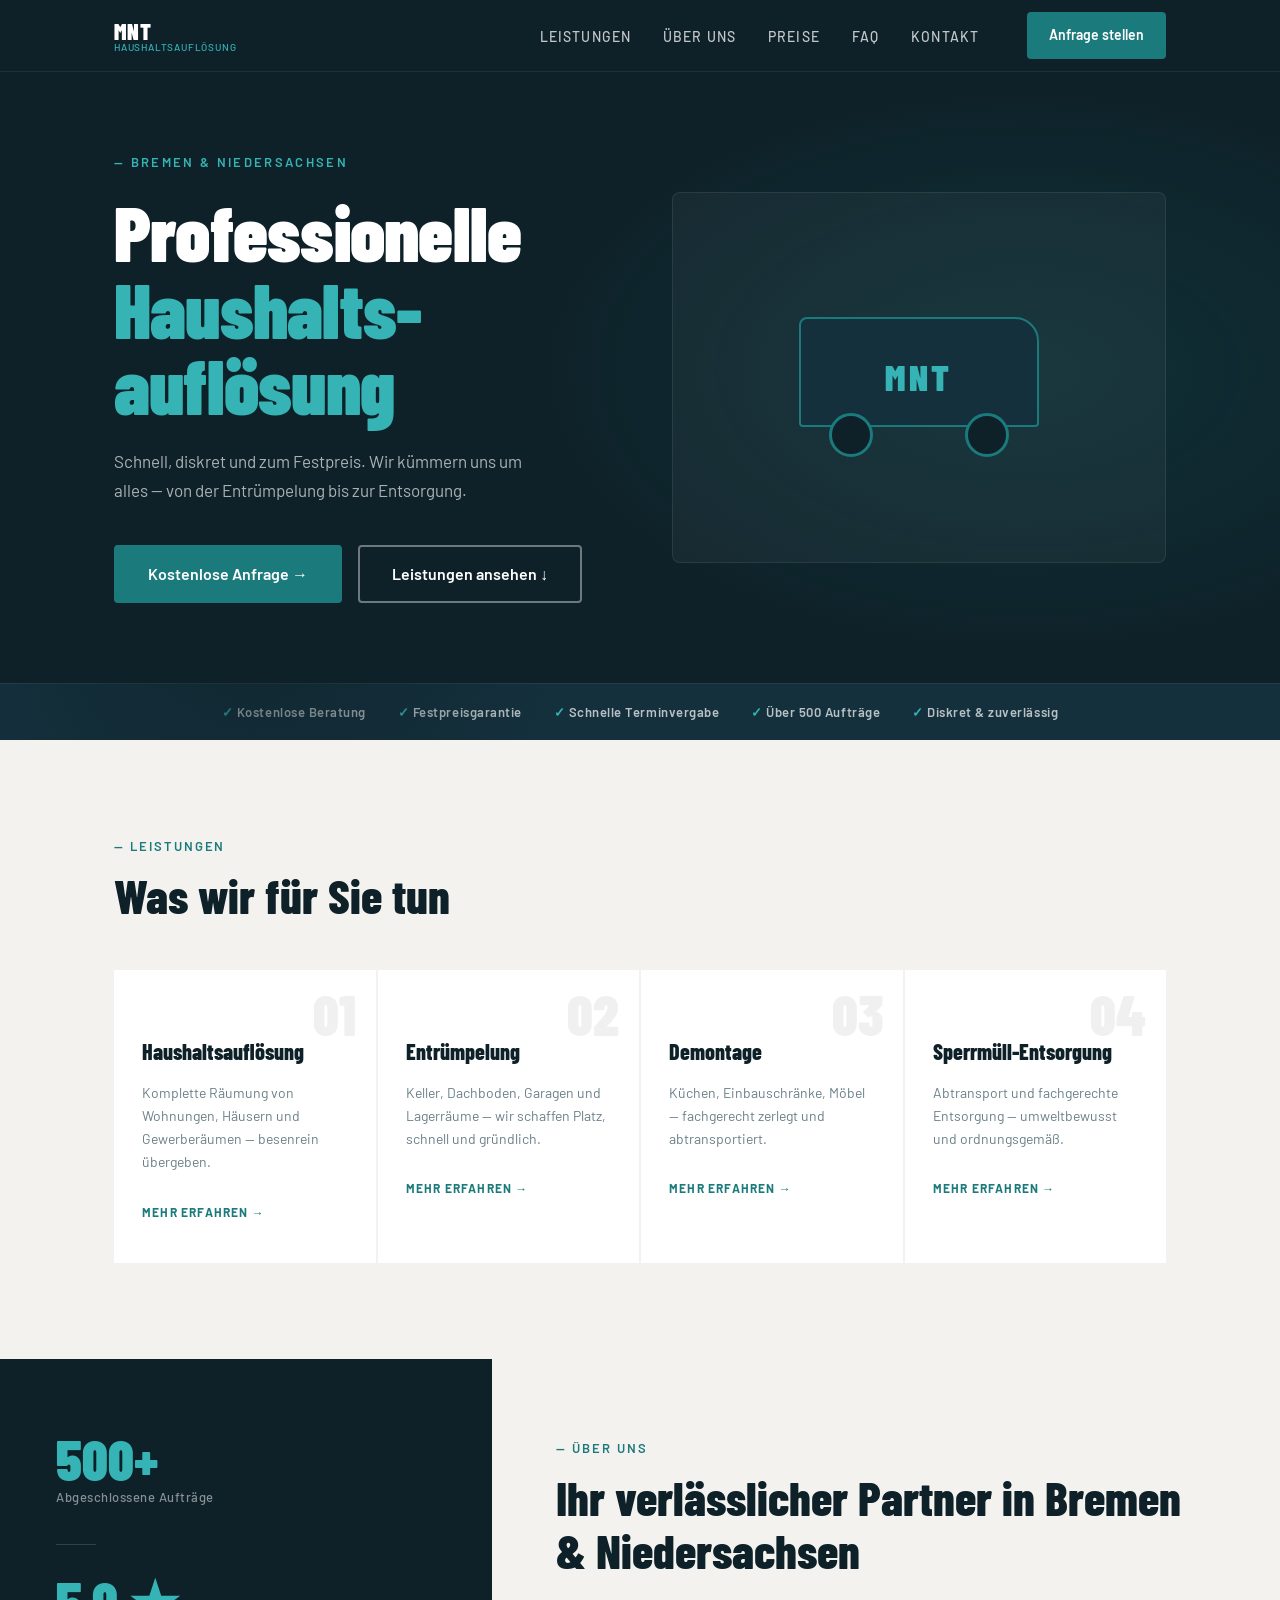
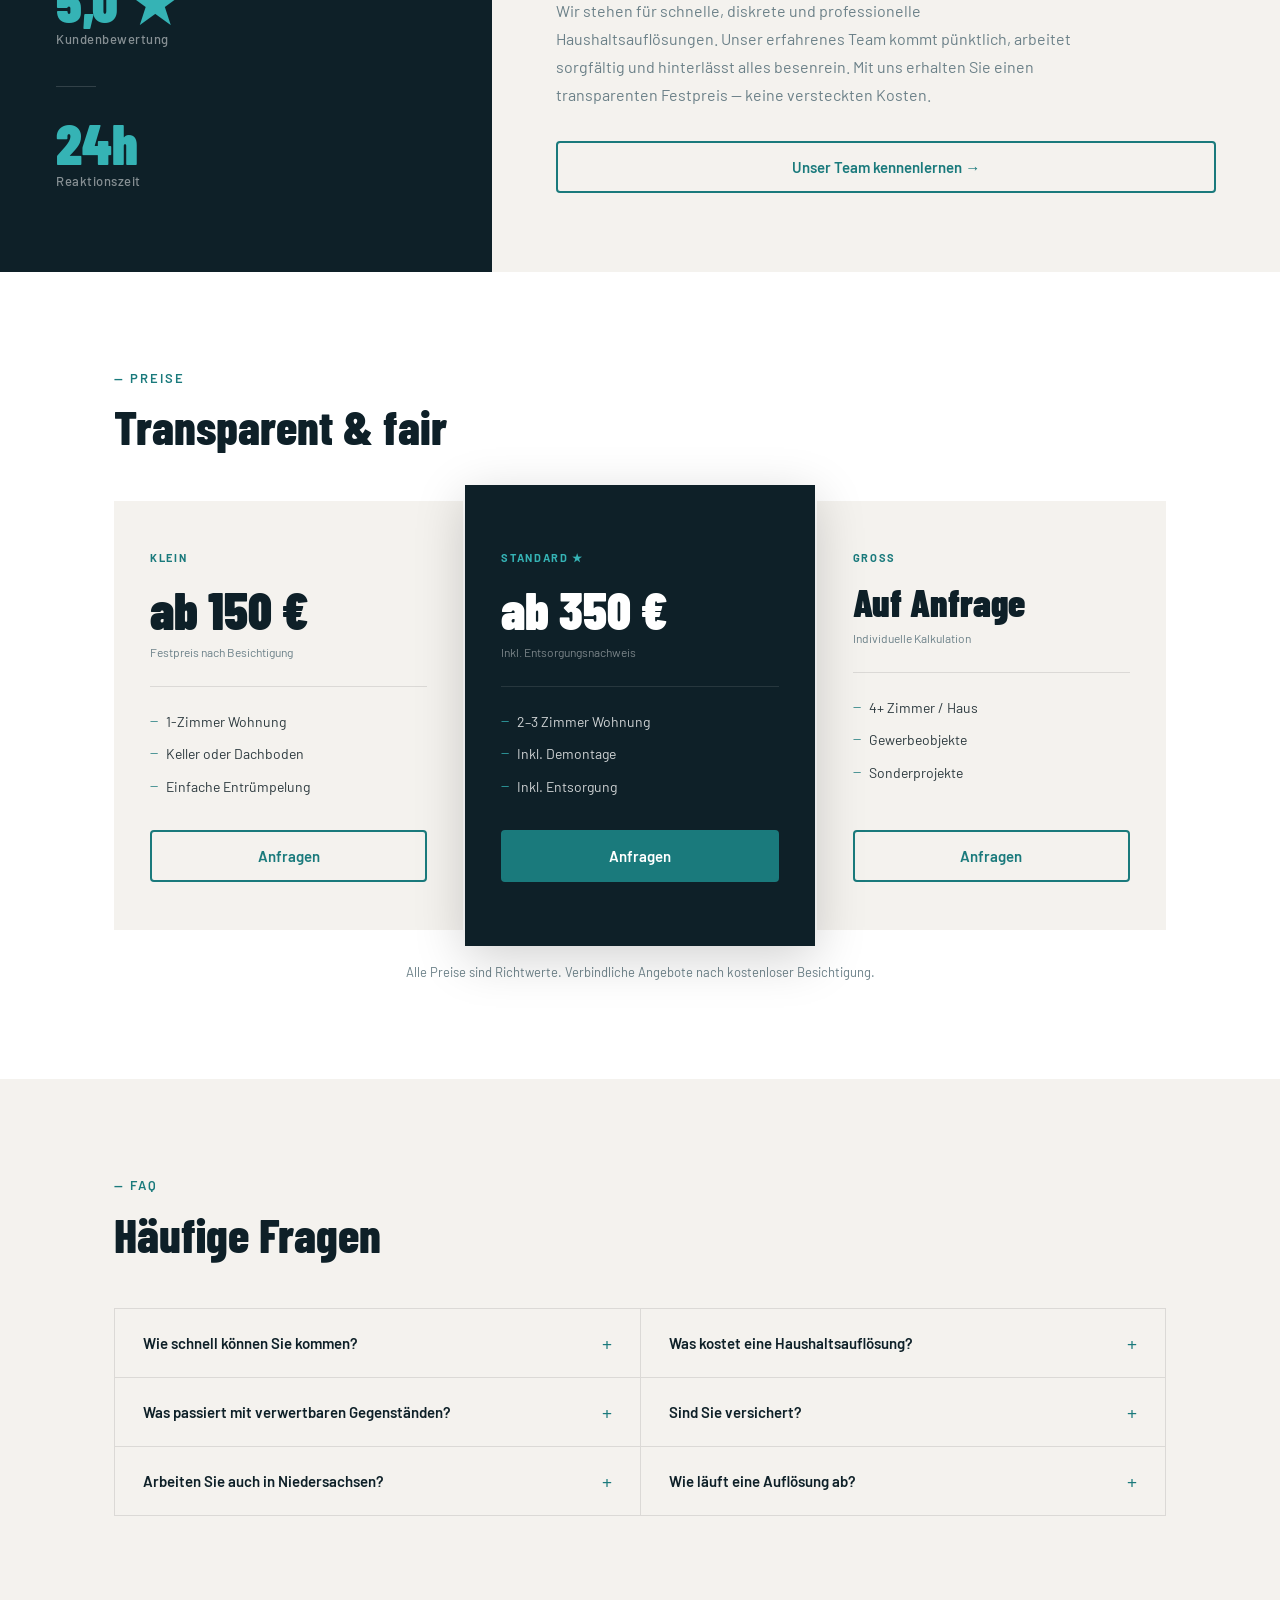
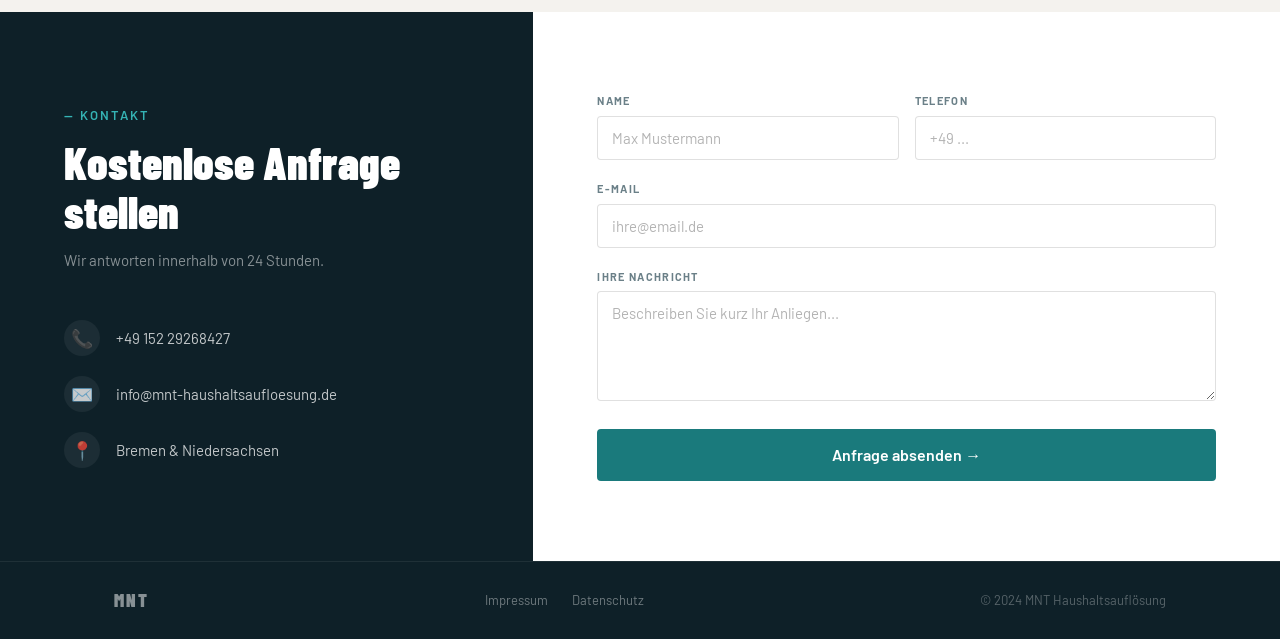
==== commit 9312b9e7: "ok" ====
--- a/index.html
+++ b/index.html
@@ -1,1497 +1,389 @@
 <!DOCTYPE html>
 <html lang="de">
 <head>
-<meta charset="UTF-8">
-<meta name="viewport" content="width=device-width, initial-scale=1.0">
-<title>MNT Haushaltsauflösung — Website Mockup</title>
-<link href="https://fonts.googleapis.com/css2?family=Syne:wght@400;600;700;800&family=DM+Sans:wght@300;400;500;600&display=swap" rel="stylesheet">
-<style>
-  :root {
-    --navy: #1a2d3d;
-    --navy-deep: #0f1c28;
-    --teal: #2e7d6e;
-    --teal-light: #3a9b88;
-    --off-white: #f4f3ef;
-    --warm-white: #fafaf8;
-    --text-muted: #7a8a96;
-    --border: #e2e0db;
-  }
-
-  * { box-sizing: border-box; margin: 0; padding: 0; }
-
-  body {
-    background: #e8e6e1;
-    font-family: 'DM Sans', sans-serif;
-    color: var(--navy);
-    min-height: 100vh;
-    padding: 0;
-  }
-
-  /* ── Selector bar ── */
-  .selector-bar {
-    position: sticky;
-    top: 0;
-    z-index: 100;
-    background: var(--navy-deep);
-    display: flex;
-    align-items: center;
-    justify-content: space-between;
-    padding: 0 40px;
-    height: 56px;
-    border-bottom: 1px solid #2a3f52;
-  }
-  .selector-label {
-    font-family: 'DM Sans', sans-serif;
-    font-size: 11px;
-    text-transform: uppercase;
-    letter-spacing: 3px;
-    color: #4a6070;
-  }
-  .selector-tabs {
-    display: flex;
-    gap: 2px;
-    background: #162231;
-    padding: 4px;
-    border-radius: 6px;
-  }
-  .selector-tab {
-    font-family: 'DM Sans', sans-serif;
-    font-size: 12px;
-    font-weight: 500;
-    padding: 7px 22px;
-    border: none;
-    cursor: pointer;
-    border-radius: 4px;
-    background: transparent;
-    color: #4a6070;
-    transition: all 0.2s;
-    text-transform: uppercase;
-    letter-spacing: 1px;
-  }
-  .selector-tab.active {
-    background: var(--teal);
-    color: white;
-  }
-  .selector-note {
-    font-size: 11px;
-    color: #2e7d6e;
-    letter-spacing: 1px;
-  }
-
-  .variant { display: none; }
-  .variant.active { display: block; }
-
-  /* ── Shared section styles ── */
-  .site {
-    max-width: 1100px;
-    margin: 40px auto;
-    background: var(--warm-white);
-    box-shadow: 0 40px 120px rgba(0,0,0,0.25);
-  }
-
-  /* ── NAV ── */
-  .site-nav {
-    display: flex;
-    align-items: center;
-    justify-content: space-between;
-    padding: 0 48px;
-    height: 72px;
-    background: white;
-    border-bottom: 1px solid var(--border);
-  }
-  .nav-brand {
-    display: flex;
-    align-items: center;
-    gap: 14px;
-  }
-  .nav-brand-mark {
-    width: 36px;
-    height: 36px;
-    background: var(--navy);
-    display: flex;
-    align-items: center;
-    justify-content: center;
-    font-family: 'Syne', sans-serif;
-    font-weight: 800;
-    font-size: 13px;
-    color: white;
-    letter-spacing: 1px;
-  }
-  .nav-brand-text {
-    font-family: 'DM Sans', sans-serif;
-    font-size: 13px;
-    font-weight: 500;
-    color: var(--navy);
-    line-height: 1.2;
-  }
-  .nav-brand-sub {
-    font-size: 11px;
-    color: var(--text-muted);
-    font-weight: 400;
-  }
-  .nav-links {
-    display: flex;
-    gap: 32px;
-    align-items: center;
-  }
-  .nav-link {
-    font-size: 13px;
-    font-weight: 500;
-    color: #4a5a66;
-    text-transform: uppercase;
-    letter-spacing: 0.5px;
-  }
-  .nav-cta {
-    background: var(--teal);
-    color: white;
-    padding: 10px 22px;
-    font-size: 13px;
-    font-weight: 600;
-    letter-spacing: 0.3px;
-  }
-
-  /* ── HERO A ── */
-  .hero-a {
-    background: var(--navy);
-    min-height: 520px;
-    display: grid;
-    grid-template-columns: 1fr 480px;
-    overflow: hidden;
-    position: relative;
-  }
-  .hero-a::after {
-    content: '';
-    position: absolute;
-    top: 0; left: 0; right: 0; bottom: 0;
-    background: linear-gradient(135deg, rgba(46,125,110,0.08) 0%, transparent 60%);
-    pointer-events: none;
-  }
-  .hero-a-content {
-    padding: 80px 56px;
-    display: flex;
-    flex-direction: column;
-    justify-content: center;
-    gap: 28px;
-    position: relative;
-    z-index: 1;
-  }
-  .hero-tag {
-    display: inline-flex;
-    align-items: center;
-    gap: 8px;
-    font-size: 11px;
-    text-transform: uppercase;
-    letter-spacing: 3px;
-    color: var(--teal-light);
-    font-family: 'DM Sans', sans-serif;
-    font-weight: 600;
-  }
-  .hero-tag::before {
-    content: '';
-    width: 24px;
-    height: 1px;
-    background: var(--teal);
-  }
-  .hero-headline {
-    font-family: 'Syne', sans-serif;
-    font-size: 52px;
-    font-weight: 800;
-    color: white;
-    line-height: 1.0;
-    letter-spacing: -1px;
-  }
-  .hero-headline span { color: var(--teal-light); }
-  .hero-sub {
-    font-size: 16px;
-    color: #8eaabb;
-    line-height: 1.6;
-    max-width: 380px;
-    font-weight: 300;
-  }
-  .hero-actions {
-    display: flex;
-    gap: 14px;
-    align-items: center;
-  }
-  .btn-primary {
-    background: var(--teal);
-    color: white;
-    padding: 15px 32px;
-    font-family: 'DM Sans', sans-serif;
-    font-size: 14px;
-    font-weight: 600;
-    letter-spacing: 0.5px;
-    display: inline-flex;
-    align-items: center;
-    gap: 8px;
-    transition: background 0.2s;
-  }
-  .btn-ghost {
-    color: #7a9aaa;
-    font-size: 14px;
-    font-weight: 500;
-    display: inline-flex;
-    align-items: center;
-    gap: 6px;
-  }
-  .hero-a-image {
-    background: #243a4e;
-    display: flex;
-    align-items: flex-end;
-    justify-content: center;
-    overflow: hidden;
-    position: relative;
-  }
-  .hero-a-image img {
-    width: 100%;
-    height: 100%;
-    object-fit: contain;
-    object-position: center bottom;
-    padding: 20px;
-  }
-  .hero-trust {
-    background: #152433;
-    padding: 18px 56px;
-    display: flex;
-    gap: 40px;
-    align-items: center;
-  }
-  .trust-item {
-    font-size: 13px;
-    color: #7a9aaa;
-    display: flex;
-    align-items: center;
-    gap: 8px;
-  }
-  .trust-item::before {
-    content: '✓';
-    color: var(--teal);
-    font-weight: 700;
-    font-size: 14px;
-  }
-
-  /* ── SERVICES ── */
-  .services-section {
-    padding: 80px 56px;
-    background: white;
-  }
-  .section-header {
-    margin-bottom: 48px;
-  }
-  .section-eyebrow {
-    font-size: 11px;
-    font-weight: 600;
-    text-transform: uppercase;
-    letter-spacing: 3px;
-    color: var(--teal);
-    margin-bottom: 12px;
-    display: flex;
-    align-items: center;
-    gap: 8px;
-  }
-  .section-eyebrow::before {
-    content: '';
-    width: 20px;
-    height: 1px;
-    background: var(--teal);
-  }
-  .section-title {
-    font-family: 'Syne', sans-serif;
-    font-size: 36px;
-    font-weight: 700;
-    color: var(--navy);
-    letter-spacing: -0.5px;
-  }
-  .services-grid {
-    display: grid;
-    grid-template-columns: repeat(4, 1fr);
-    gap: 1px;
-    background: var(--border);
-  }
-  .service-card {
-    background: white;
-    padding: 32px 28px;
-    position: relative;
-    transition: background 0.2s;
-  }
-  .service-num {
-    font-family: 'Syne', sans-serif;
-    font-size: 11px;
-    font-weight: 700;
-    color: var(--border);
-    letter-spacing: 2px;
-    margin-bottom: 24px;
-  }
-  .service-title {
-    font-family: 'Syne', sans-serif;
-    font-size: 17px;
-    font-weight: 700;
-    color: var(--navy);
-    margin-bottom: 10px;
-  }
-  .service-desc {
-    font-size: 13px;
-    color: var(--text-muted);
-    line-height: 1.6;
-  }
-  .service-link {
-    margin-top: 20px;
-    font-size: 12px;
-    font-weight: 600;
-    color: var(--teal);
-    text-transform: uppercase;
-    letter-spacing: 1px;
-    display: flex;
-    align-items: center;
-    gap: 4px;
-  }
-
-  /* ── ABOUT ── */
-  .about-section {
-    display: grid;
-    grid-template-columns: 360px 1fr;
-    min-height: 380px;
-    background: var(--off-white);
-  }
-  .about-stats {
-    background: var(--navy);
-    padding: 56px 40px;
-    display: flex;
-    flex-direction: column;
-    justify-content: center;
-    gap: 40px;
-  }
-  .stat-item {}
-  .stat-num {
-    font-family: 'Syne', sans-serif;
-    font-size: 48px;
-    font-weight: 800;
-    color: var(--teal-light);
-    line-height: 1;
-  }
-  .stat-label {
-    font-size: 13px;
-    color: #5a7a8a;
-    margin-top: 4px;
-    font-weight: 400;
-  }
-  .stat-divider {
-    width: 32px;
-    height: 1px;
-    background: #2a4050;
-  }
-  .about-content {
-    padding: 56px 56px;
-    display: flex;
-    flex-direction: column;
-    justify-content: center;
-    gap: 20px;
-  }
-  .about-title {
-    font-family: 'Syne', sans-serif;
-    font-size: 28px;
-    font-weight: 700;
-    color: var(--navy);
-    line-height: 1.2;
-    letter-spacing: -0.3px;
-  }
-  .about-text {
-    font-size: 15px;
-    color: #5a6a76;
-    line-height: 1.75;
-    font-weight: 300;
-  }
-  .about-link {
-    font-size: 13px;
-    font-weight: 600;
-    color: var(--teal);
-    text-transform: uppercase;
-    letter-spacing: 1.5px;
-    display: inline-flex;
-    align-items: center;
-    gap: 6px;
-    margin-top: 4px;
-  }
-
-  /* ── PRICES ── */
-  .prices-section {
-    padding: 80px 56px;
-    background: white;
-  }
-  .prices-grid {
-    display: grid;
-    grid-template-columns: repeat(3, 1fr);
-    gap: 1px;
-    background: var(--border);
-    margin-top: 40px;
-  }
-  .price-card {
-    background: white;
-    padding: 36px 30px;
-    display: flex;
-    flex-direction: column;
-    gap: 16px;
-  }
-  .price-card.featured {
-    background: var(--navy);
-  }
-  .price-tier {
-    font-size: 11px;
-    font-weight: 700;
-    text-transform: uppercase;
-    letter-spacing: 3px;
-    color: var(--text-muted);
-  }
-  .price-card.featured .price-tier { color: var(--teal-light); }
-  .price-amount {
-    font-family: 'Syne', sans-serif;
-    font-size: 38px;
-    font-weight: 800;
-    color: var(--navy);
-    line-height: 1;
-  }
-  .price-card.featured .price-amount { color: white; }
-  .price-unit { font-size: 13px; color: var(--text-muted); font-weight: 400; }
-  .price-card.featured .price-unit { color: #5a7a8a; }
-  .price-divider { height: 1px; background: var(--border); }
-  .price-card.featured .price-divider { background: #2a4050; }
-  .price-features {
-    font-size: 13px;
-    color: #5a6a76;
-    line-height: 1.9;
-  }
-  .price-card.featured .price-features { color: #6a8a9a; }
-  .price-cta {
-    margin-top: auto;
-    padding: 12px 20px;
-    font-size: 13px;
-    font-weight: 600;
-    text-align: center;
-    background: var(--off-white);
-    color: var(--navy);
-  }
-  .price-card.featured .price-cta {
-    background: var(--teal);
-    color: white;
-  }
-  .prices-note {
-    margin-top: 20px;
-    font-size: 12px;
-    color: var(--text-muted);
-    text-align: center;
-  }
-
-  /* ── FAQ ── */
-  .faq-section {
-    padding: 80px 56px;
-    background: var(--off-white);
-  }
-  .faq-grid {
-    display: grid;
-    grid-template-columns: 1fr 1fr;
-    gap: 0;
-    margin-top: 48px;
-    border-top: 1px solid var(--border);
-  }
-  .faq-item {
-    padding: 22px 0;
-    border-bottom: 1px solid var(--border);
-    padding-right: 40px;
-  }
-  .faq-item:nth-child(even) { padding-right: 0; padding-left: 40px; border-left: 1px solid var(--border); }
-  .faq-q {
-    font-family: 'DM Sans', sans-serif;
-    font-size: 15px;
-    font-weight: 600;
-    color: var(--navy);
-    display: flex;
-    align-items: flex-start;
-    justify-content: space-between;
-    gap: 12px;
-    cursor: pointer;
-  }
-  .faq-icon { color: var(--teal); font-size: 18px; flex-shrink: 0; }
-  .faq-answer {
-    font-size: 13px;
-    color: var(--text-muted);
-    margin-top: 10px;
-    line-height: 1.7;
-  }
-
-  /* ── CONTACT ── */
-  .contact-section {
-    display: grid;
-    grid-template-columns: 1fr 1fr;
-    min-height: 400px;
-  }
-  .contact-left {
-    background: var(--navy);
-    padding: 64px 56px;
-    display: flex;
-    flex-direction: column;
-    justify-content: center;
-    gap: 24px;
-  }
-  .contact-title {
-    font-family: 'Syne', sans-serif;
-    font-size: 32px;
-    font-weight: 700;
-    color: white;
-    line-height: 1.1;
-    letter-spacing: -0.5px;
-  }
-  .contact-sub { font-size: 15px; color: #5a7a8a; font-weight: 300; }
-  .contact-info { display: flex; flex-direction: column; gap: 12px; margin-top: 8px; }
-  .contact-info-item {
-    font-size: 14px;
-    color: #8aacba;
-    display: flex;
-    align-items: center;
-    gap: 12px;
-  }
-  .contact-info-icon {
-    width: 32px;
-    height: 32px;
-    background: #243a4e;
-    display: flex;
-    align-items: center;
-    justify-content: center;
-    font-size: 14px;
-    flex-shrink: 0;
-  }
-  .contact-right {
-    background: white;
-    padding: 64px 56px;
-    display: flex;
-    flex-direction: column;
-    justify-content: center;
-    gap: 16px;
-  }
-  .form-row { display: grid; grid-template-columns: 1fr 1fr; gap: 12px; }
-  .form-field {
-    display: flex;
-    flex-direction: column;
-    gap: 6px;
-  }
-  .form-label {
-    font-size: 11px;
-    font-weight: 600;
-    text-transform: uppercase;
-    letter-spacing: 1.5px;
-    color: var(--text-muted);
-  }
-  .form-input {
-    padding: 13px 16px;
-    background: var(--off-white);
-    border: 1px solid transparent;
-    font-size: 14px;
-    color: var(--navy);
-    font-family: 'DM Sans', sans-serif;
-  }
-  .form-input.focused {
-    border-color: var(--teal);
-    background: white;
-  }
-  .form-textarea {
-    padding: 13px 16px;
-    background: var(--off-white);
-    border: 1px solid transparent;
-    font-size: 14px;
-    color: var(--navy);
-    height: 90px;
-    resize: none;
-    font-family: 'DM Sans', sans-serif;
-  }
-  .form-submit {
-    background: var(--teal);
-    color: white;
-    padding: 15px 32px;
-    font-family: 'DM Sans', sans-serif;
-    font-size: 14px;
-    font-weight: 600;
-    border: none;
-    cursor: pointer;
-    align-self: flex-start;
-    display: flex;
-    align-items: center;
-    gap: 8px;
-  }
-
-  /* ── FOOTER ── */
-  .site-footer {
-    background: var(--navy-deep);
-    padding: 24px 56px;
-    display: flex;
-    justify-content: space-between;
-    align-items: center;
-  }
-  .footer-brand {
-    font-family: 'Syne', sans-serif;
-    font-size: 14px;
-    font-weight: 700;
-    color: #3a5568;
-    letter-spacing: 2px;
-  }
-  .footer-links {
-    display: flex;
-    gap: 24px;
-    font-size: 12px;
-    color: #3a5568;
-  }
-
-  /* ─────────────── VARIANT B ─────────────── */
-
-  .hero-b {
-    background: var(--navy);
-    min-height: 580px;
-    position: relative;
-    overflow: hidden;
-    display: flex;
-    align-items: stretch;
-  }
-  .hero-b-bg-text {
-    position: absolute;
-    bottom: -20px;
-    right: -20px;
-    font-family: 'Syne', sans-serif;
-    font-size: 200px;
-    font-weight: 800;
-    color: rgba(255,255,255,0.025);
-    line-height: 1;
-    pointer-events: none;
-    user-select: none;
-    letter-spacing: -8px;
-  }
-  .hero-b-content {
-    flex: 1;
-    padding: 100px 56px;
-    display: flex;
-    flex-direction: column;
-    justify-content: center;
-    gap: 32px;
-    position: relative;
-    z-index: 1;
-    max-width: 620px;
-  }
-  .hero-b-headline {
-    font-family: 'Syne', sans-serif;
-    font-size: 64px;
-    font-weight: 800;
-    color: white;
-    line-height: 0.95;
-    letter-spacing: -2px;
-  }
-  .hero-b-headline .accent {
-    color: transparent;
-    -webkit-text-stroke: 1.5px var(--teal-light);
-  }
-  .hero-b-sub {
-    font-size: 16px;
-    color: #6a8a9a;
-    line-height: 1.65;
-    font-weight: 300;
-    max-width: 420px;
-  }
-  .hero-b-actions {
-    display: flex;
-    gap: 20px;
-    align-items: center;
-  }
-  .hero-b-right {
-    width: 440px;
-    position: relative;
-    background: linear-gradient(180deg, #152433 0%, #0f1c28 100%);
-    border-left: 1px solid #2a3f52;
-    display: flex;
-    flex-direction: column;
-    justify-content: center;
-    padding: 40px;
-    gap: 0;
-  }
-  .hero-b-truck {
-    width: 100%;
-    aspect-ratio: 1;
-    display: flex;
-    align-items: center;
-    justify-content: center;
-    overflow: hidden;
-  }
-  .hero-b-truck img {
-    width: 100%;
-    height: 100%;
-    object-fit: contain;
-  }
-  .hero-b-callout {
-    background: var(--teal);
-    padding: 20px 28px;
-    margin-top: auto;
-    display: grid;
-    grid-template-columns: 1fr 1fr;
-    gap: 14px;
-  }
-  .callout-stat {}
-  .callout-num {
-    font-family: 'Syne', sans-serif;
-    font-size: 22px;
-    font-weight: 800;
-    color: white;
-  }
-  .callout-label {
-    font-size: 11px;
-    color: rgba(255,255,255,0.6);
-    text-transform: uppercase;
-    letter-spacing: 1px;
-    margin-top: 2px;
-  }
-
-  .services-b {
-    padding: 80px 56px;
-    background: var(--off-white);
-  }
-  .services-b-list {
-    margin-top: 40px;
-    border-top: 1px solid var(--border);
-  }
-  .service-row {
-    display: grid;
-    grid-template-columns: 60px 200px 1fr 120px;
-    align-items: center;
-    padding: 28px 0;
-    border-bottom: 1px solid var(--border);
-    gap: 24px;
-  }
-  .service-row-num {
-    font-family: 'Syne', sans-serif;
-    font-size: 12px;
-    font-weight: 700;
-    color: var(--border);
-    letter-spacing: 2px;
-  }
-  .service-row-name {
-    font-family: 'Syne', sans-serif;
-    font-size: 18px;
-    font-weight: 700;
-    color: var(--navy);
-  }
-  .service-row-desc {
-    font-size: 13px;
-    color: var(--text-muted);
-    line-height: 1.6;
-  }
-  .service-row-link {
-    font-size: 12px;
-    font-weight: 600;
-    color: var(--teal);
-    text-transform: uppercase;
-    letter-spacing: 1px;
-    text-align: right;
-    display: flex;
-    align-items: center;
-    justify-content: flex-end;
-    gap: 4px;
-  }
-
-  .calc-section {
-    padding: 80px 56px;
-    background: white;
-    display: grid;
-    grid-template-columns: 1fr 380px;
-    gap: 64px;
-    align-items: center;
-  }
-  .calc-title {
-    font-family: 'Syne', sans-serif;
-    font-size: 28px;
-    font-weight: 700;
-    color: var(--navy);
-    margin-bottom: 32px;
-    letter-spacing: -0.3px;
-  }
-  .calc-controls {
-    display: flex;
-    flex-direction: column;
-    gap: 24px;
-  }
-  .calc-label {
-    font-size: 11px;
-    font-weight: 600;
-    text-transform: uppercase;
-    letter-spacing: 2px;
-    color: var(--text-muted);
-    margin-bottom: 10px;
-  }
-  .calc-chips {
-    display: flex;
-    gap: 8px;
-    flex-wrap: wrap;
-  }
-  .calc-chip {
-    padding: 8px 18px;
-    background: var(--off-white);
-    font-size: 13px;
-    font-weight: 500;
-    color: var(--navy);
-    cursor: pointer;
-    border: 1px solid var(--border);
-  }
-  .calc-chip.active {
-    background: var(--navy);
-    color: white;
-    border-color: var(--navy);
-  }
-  .calc-slider-track {
-    height: 3px;
-    background: var(--border);
-    position: relative;
-    margin: 8px 0;
-  }
-  .calc-slider-fill {
-    position: absolute;
-    left: 0;
-    top: 0;
-    width: 40%;
-    height: 100%;
-    background: var(--teal);
-  }
-  .calc-slider-thumb {
-    position: absolute;
-    left: 40%;
-    top: 50%;
-    transform: translate(-50%, -50%);
-    width: 16px;
-    height: 16px;
-    background: var(--navy);
-    border-radius: 50%;
-    border: 2px solid white;
-    box-shadow: 0 2px 8px rgba(0,0,0,0.2);
-  }
-  .calc-result {
-    background: var(--navy);
-    padding: 40px 36px;
-    display: flex;
-    flex-direction: column;
-    gap: 16px;
-  }
-  .calc-result-label {
-    font-size: 11px;
-    text-transform: uppercase;
-    letter-spacing: 3px;
-    color: var(--teal-light);
-  }
-  .calc-result-price {
-    font-family: 'Syne', sans-serif;
-    font-size: 56px;
-    font-weight: 800;
-    color: white;
-    line-height: 1;
-  }
-  .calc-result-note {
-    font-size: 12px;
-    color: #4a6a7a;
-    line-height: 1.5;
-  }
-  .calc-result-divider { height: 1px; background: #2a3f52; }
-  .calc-result-cta {
-    background: var(--teal);
-    color: white;
-    padding: 14px 24px;
-    font-size: 14px;
-    font-weight: 600;
-    text-align: center;
-    margin-top: 8px;
-  }
-
-  /* placeholder label */
-  .img-placeholder {
-    background: #243a4e;
-    display: flex;
-    align-items: center;
-    justify-content: center;
-    flex-direction: column;
-    gap: 8px;
-    color: #3a5a6a;
-    font-size: 12px;
-    font-family: 'DM Sans', monospace;
-  }
-
-  /* tweaks panel */
-  #tweaks-panel {
-    display: none;
-    position: fixed;
-    bottom: 24px;
-    right: 24px;
-    background: white;
-    border: 1px solid var(--border);
-    box-shadow: 0 20px 60px rgba(0,0,0,0.15);
-    padding: 20px;
-    width: 240px;
-    z-index: 9999;
-    font-family: 'DM Sans', sans-serif;
-  }
-  #tweaks-panel h3 {
-    font-family: 'Syne', sans-serif;
-    font-size: 13px;
-    font-weight: 700;
-    color: var(--navy);
-    margin-bottom: 16px;
-    text-transform: uppercase;
-    letter-spacing: 1px;
-  }
-  .tweak-row { margin-bottom: 14px; }
-  .tweak-label { font-size: 11px; color: var(--text-muted); text-transform: uppercase; letter-spacing: 1px; margin-bottom: 6px; }
-  .tweak-row select, .tweak-row input[type=range] {
-    width: 100%;
-    font-family: 'DM Sans', sans-serif;
-    font-size: 13px;
-    padding: 6px 8px;
-    border: 1px solid var(--border);
-    background: var(--off-white);
-    color: var(--navy);
-  }
-
-  /* Scroll snap for full-page feel */
-  .scroll-hint {
-    text-align: center;
-    padding: 16px;
-    font-size: 11px;
-    color: #aaa;
-    letter-spacing: 2px;
-    text-transform: uppercase;
-  }
-</style>
+  <meta charset="UTF-8" />
+  <meta name="viewport" content="width=device-width, initial-scale=1.0" />
+  <meta name="description" content="MNT Haushaltsauflösung – Professionelle Entrümpelung in Bremen & Niedersachsen. Schnell, diskret, zum Festpreis." />
+  <title>MNT Haushaltsauflösung – Bremen & Niedersachsen</title>
+
+  <!-- Netlify Identity (optional, for CMS) -->
+  <!-- <script src="https://identity.netlify.com/v1/netlify-identity-widget.js"></script> -->
+
+  <!-- Fonts -->
+  <link rel="preconnect" href="https://fonts.googleapis.com" />
+  <link rel="preconnect" href="https://fonts.gstatic.com" crossorigin />
+  <link href="https://fonts.googleapis.com/css2?family=Barlow+Condensed:wght@700;800;900&family=Barlow:wght@400;500;600&display=swap" rel="stylesheet" />
+
+  <link rel="stylesheet" href="assets/css/style.css" />
+
+  <!-- Netlify Hidden Form (required for form detection on deploy) -->
+  <form name="anfrage" netlify netlify-honeypot="bot-field" hidden>
+    <input type="text" name="name" />
+    <input type="tel" name="telefon" />
+    <input type="email" name="email" />
+    <textarea name="nachricht"></textarea>
+  </form>
 </head>
+
 <body>
 
-<div class="selector-bar">
-  <span class="selector-label">MNT Haushaltsauflösung</span>
-  <div class="selector-tabs">
-    <button class="selector-tab active" onclick="showVariant('a')">Variante A</button>
-    <button class="selector-tab" onclick="showVariant('b')">Variante B</button>
-  </div>
-  <span class="selector-note">Klick zum Wechseln</span>
-</div>
-
-<!-- ═══════════════════════════════ VARIANT A ═══════════════════════════════ -->
-<div class="variant active" id="var-a">
-  <div class="site">
-
-    <!-- NAV -->
-    <nav class="site-nav">
-      <div class="nav-brand">
-        <div class="nav-brand-mark">MNT</div>
-        <div>
-          <div class="nav-brand-text">MNT</div>
-          <div class="nav-brand-sub">Haushaltsauflösung</div>
-        </div>
-      </div>
-      <div class="nav-links">
-        <span class="nav-link">Leistungen</span>
-        <span class="nav-link">Über uns</span>
-        <span class="nav-link">Preise</span>
-        <span class="nav-link">FAQ</span>
-        <span class="nav-link">Kontakt</span>
-      </div>
-      <div class="nav-cta">Anfrage stellen</div>
+  <!-- ═══════════════════════════════════════════
+       HEADER / NAV
+  ═══════════════════════════════════════════ -->
+  <header class="header" id="header">
+    <nav class="nav container">
+      <a href="#" class="nav__logo">
+        <!-- Replace with: <img src="assets/images/logo.png" alt="MNT Logo" class="nav__logo-img" /> -->
+        <div class="nav__logo-placeholder">
+          <span class="nav__logo-icon">MNT</span>
+          <span class="nav__logo-sub">Haushaltsauflösung</span>
+        </div>
+      </a>
+
+      <ul class="nav__links" id="navLinks">
+        <li><a href="#leistungen" class="nav__link">Leistungen</a></li>
+        <li><a href="#ueber-uns" class="nav__link">Über uns</a></li>
+        <li><a href="#preise" class="nav__link">Preise</a></li>
+        <li><a href="#faq" class="nav__link">FAQ</a></li>
+        <li><a href="#kontakt" class="nav__link">Kontakt</a></li>
+      </ul>
+
+      <a href="#kontakt" class="btn btn--primary nav__cta">Anfrage stellen</a>
+
+      <button class="nav__burger" id="navBurger" aria-label="Menü öffnen">
+        <span></span><span></span><span></span>
+      </button>
     </nav>
-
-    <!-- HERO -->
-    <div class="hero-a">
-      <div class="hero-a-content">
-        <div class="hero-tag">Bremen & Niedersachsen</div>
-        <div class="hero-headline">
-          Professionelle<br>Haushalts&shy;<wbr><span>auflösung</span>
-        </div>
-        <div class="hero-sub">Schnell, diskret und zum Festpreis. Wir kümmern uns um alles — von der Entrümpelung bis zur Entsorgung.</div>
-        <div class="hero-actions">
-          <div class="btn-primary">Kostenlose Anfrage <span>→</span></div>
-          <div class="btn-ghost">Leistungen ansehen <span>↓</span></div>
-        </div>
-      </div>
-      <div class="hero-a-image">
-        <img src="uploads/Logo.jpeg" alt="MNT Transporter">
-      </div>
-    </div>
-    <div class="hero-trust">
-      <div class="trust-item">Kostenlose Beratung</div>
-      <div class="trust-item">Festpreisgarantie</div>
-      <div class="trust-item">Schnelle Terminvergabe</div>
-      <div class="trust-item">Über 500 Aufträge</div>
-      <div class="trust-item">Diskret & zuverlässig</div>
-    </div>
-
-    <!-- LEISTUNGEN -->
-    <div class="services-section">
-      <div class="section-header">
-        <div class="section-eyebrow">Leistungen</div>
-        <div class="section-title">Was wir für Sie tun</div>
-      </div>
-      <div class="services-grid">
-        <div class="service-card">
-          <div class="service-num">01</div>
-          <div class="service-title">Haushaltsauflösung</div>
-          <div class="service-desc">Komplette Räumung von Wohnungen, Häusern und Gewerberäumen — besenrein übergeben.</div>
-          <div class="service-link">Mehr erfahren →</div>
-        </div>
-        <div class="service-card">
-          <div class="service-num">02</div>
-          <div class="service-title">Entrümpelung</div>
-          <div class="service-desc">Keller, Dachboden, Garagen und Lagerräume — wir schaffen Platz, schnell und gründlich.</div>
-          <div class="service-link">Mehr erfahren →</div>
-        </div>
-        <div class="service-card">
-          <div class="service-num">03</div>
-          <div class="service-title">Demontage</div>
-          <div class="service-desc">Küchen, Einbauschränke, Möbel — fachgerecht zerlegt und abtransportiert.</div>
-          <div class="service-link">Mehr erfahren →</div>
-        </div>
-        <div class="service-card">
-          <div class="service-num">04</div>
-          <div class="service-title">Sperrmüll-Entsorgung</div>
-          <div class="service-desc">Abtransport und fachgerechte Entsorgung — umweltbewusst und ordnungsgemäß.</div>
-          <div class="service-link">Mehr erfahren →</div>
-        </div>
-      </div>
-    </div>
-
-    <!-- ÜBER UNS -->
-    <div class="about-section">
-      <div class="about-stats">
-        <div class="stat-item">
-          <div class="stat-num">500+</div>
-          <div class="stat-label">Abgeschlossene Aufträge</div>
-        </div>
-        <div class="stat-divider"></div>
-        <div class="stat-item">
-          <div class="stat-num">5,0 ★</div>
-          <div class="stat-label">Kundenbewertung</div>
-        </div>
-        <div class="stat-divider"></div>
-        <div class="stat-item">
-          <div class="stat-num">24h</div>
-          <div class="stat-label">Reaktionszeit</div>
-        </div>
-      </div>
-      <div class="about-content">
-        <div class="section-eyebrow">Über uns</div>
-        <div class="about-title">Ihr verlässlicher Partner in Bremen & Niedersachsen</div>
-        <div class="about-text">Wir stehen für schnelle, diskrete und professionelle Haushaltsauflösungen. Unser erfahrenes Team kommt pünktlich, arbeitet sorgfältig und hinterlässt alles besenrein. Mit uns erhalten Sie einen transparenten Festpreis — keine versteckten Kosten.</div>
-        <div class="about-link">Unser Team kennenlernen →</div>
-      </div>
-    </div>
-
-    <!-- PREISE -->
-    <div class="prices-section">
-      <div class="section-header">
-        <div class="section-eyebrow">Preise</div>
-        <div class="section-title">Transparent & fair</div>
-      </div>
-      <div class="prices-grid">
-        <div class="price-card">
-          <div class="price-tier">Klein</div>
-          <div class="price-amount">ab 150 €</div>
-          <div class="price-unit">Festpreis nach Besichtigung</div>
-          <div class="price-divider"></div>
-          <div class="price-features">1-Zimmer Wohnung<br>Keller oder Dachboden<br>Einfache Entrümpelung</div>
-          <div class="price-cta">Anfragen</div>
-        </div>
-        <div class="price-card featured">
-          <div class="price-tier">Standard ★</div>
-          <div class="price-amount">ab 350 €</div>
-          <div class="price-unit">Inkl. Entsorgungsnachweis</div>
-          <div class="price-divider"></div>
-          <div class="price-features">2–3 Zimmer Wohnung<br>Inkl. Demontage<br>Inkl. Entsorgung</div>
-          <div class="price-cta">Anfragen</div>
-        </div>
-        <div class="price-card">
-          <div class="price-tier">Groß</div>
-          <div class="price-amount">Auf Anfrage</div>
-          <div class="price-unit">Individuelle Kalkulation</div>
-          <div class="price-divider"></div>
-          <div class="price-features">4+ Zimmer / Haus<br>Gewerbeobjekte<br>Sonderprojekte</div>
-          <div class="price-cta">Anfragen</div>
-        </div>
-      </div>
-      <div class="prices-note">Alle Preise sind Richtwerte. Verbindliche Angebote nach kostenloser Besichtigung.</div>
-    </div>
-
-    <!-- FAQ -->
-    <div class="faq-section">
-      <div class="section-header">
-        <div class="section-eyebrow">FAQ</div>
-        <div class="section-title">Häufige Fragen</div>
-      </div>
-      <div class="faq-grid">
-        <div class="faq-item">
-          <div class="faq-q">Wie schnell können Sie kommen? <span class="faq-icon">−</span></div>
-          <div class="faq-answer">In der Regel bereits am nächsten Werktag. Für dringende Fälle versuchen wir auch kurzfristige Termine zu ermöglichen.</div>
-        </div>
-        <div class="faq-item">
-          <div class="faq-q">Was kostet eine Haushaltsauflösung? <span class="faq-icon">+</span></div>
-        </div>
-        <div class="faq-item">
-          <div class="faq-q">Was passiert mit verwertbaren Gegenständen? <span class="faq-icon">+</span></div>
-        </div>
-        <div class="faq-item">
-          <div class="faq-q">Sind Sie versichert? <span class="faq-icon">+</span></div>
-        </div>
-        <div class="faq-item">
-          <div class="faq-q">Arbeiten Sie auch in Niedersachsen? <span class="faq-icon">+</span></div>
-        </div>
-        <div class="faq-item">
-          <div class="faq-q">Wie läuft eine Auflösung ab? <span class="faq-icon">+</span></div>
-        </div>
-      </div>
-    </div>
-
-    <!-- KONTAKT -->
-    <div class="contact-section">
-      <div class="contact-left">
-        <div class="section-eyebrow" style="color: var(--teal-light);">Kontakt</div>
-        <div class="contact-title">Kostenlose<br>Anfrage stellen</div>
-        <div class="contact-sub">Wir antworten innerhalb von 24 Stunden.</div>
-        <div class="contact-info">
-          <div class="contact-info-item">
-            <div class="contact-info-icon">📞</div>
-            +49 152 29268427
-          </div>
-          <div class="contact-info-item">
-            <div class="contact-info-icon">✉</div>
-            info@mnt-haushaltsaufloesung.de
-          </div>
-          <div class="contact-info-item">
-            <div class="contact-info-icon">📍</div>
-            Bremen & Niedersachsen
-          </div>
-        </div>
-      </div>
-      <div class="contact-right">
+  </header>
+
+  <!-- ═══════════════════════════════════════════
+       HERO
+  ═══════════════════════════════════════════ -->
+  <section class="hero" id="home">
+    <div class="hero__bg"></div>
+    <div class="container hero__inner">
+      <div class="hero__content">
+        <p class="hero__region">— Bremen & Niedersachsen</p>
+        <h1 class="hero__title">
+          Professionelle<br />
+          <span class="hero__title--accent">Haushalts&shy;auflösung</span>
+        </h1>
+        <p class="hero__sub">
+          Schnell, diskret und zum Festpreis. Wir kümmern uns um alles — von der Entrümpelung bis zur Entsorgung.
+        </p>
+        <div class="hero__actions">
+          <a href="#kontakt" class="btn btn--primary btn--lg">Kostenlose Anfrage →</a>
+          <a href="#leistungen" class="btn btn--ghost btn--lg">Leistungen ansehen ↓</a>
+        </div>
+      </div>
+      <div class="hero__visual">
+        <!-- Replace with your van image: <img src="assets/images/van.png" alt="MNT Fahrzeug" class="hero__van" /> -->
+        <div class="hero__van-placeholder">
+          <div class="van-mock">
+            <div class="van-mock__body"></div>
+            <div class="van-mock__label">MNT</div>
+            <div class="van-mock__wheel van-mock__wheel--1"></div>
+            <div class="van-mock__wheel van-mock__wheel--2"></div>
+          </div>
+        </div>
+      </div>
+    </div>
+
+    <!-- Trust bar -->
+    <div class="trust-bar">
+      <div class="container trust-bar__inner">
+        <span class="trust-item">✓ Kostenlose Beratung</span>
+        <span class="trust-item">✓ Festpreisgarantie</span>
+        <span class="trust-item">✓ Schnelle Terminvergabe</span>
+        <span class="trust-item">✓ Über 500 Aufträge</span>
+        <span class="trust-item">✓ Diskret & zuverlässig</span>
+      </div>
+    </div>
+  </section>
+
+  <!-- ═══════════════════════════════════════════
+       LEISTUNGEN
+  ═══════════════════════════════════════════ -->
+  <section class="leistungen section" id="leistungen">
+    <div class="container">
+      <p class="section__label">— Leistungen</p>
+      <h2 class="section__title">Was wir für Sie tun</h2>
+
+      <div class="leistungen__grid">
+
+        <div class="leistung-card" data-num="01">
+          <h3 class="leistung-card__title">Haushaltsauflösung</h3>
+          <p class="leistung-card__text">Komplette Räumung von Wohnungen, Häusern und Gewerberäumen — besenrein übergeben.</p>
+          <a href="#kontakt" class="leistung-card__link">Mehr erfahren →</a>
+        </div>
+
+        <div class="leistung-card" data-num="02">
+          <h3 class="leistung-card__title">Entrümpelung</h3>
+          <p class="leistung-card__text">Keller, Dachboden, Garagen und Lagerräume — wir schaffen Platz, schnell und gründlich.</p>
+          <a href="#kontakt" class="leistung-card__link">Mehr erfahren →</a>
+        </div>
+
+        <div class="leistung-card" data-num="03">
+          <h3 class="leistung-card__title">Demontage</h3>
+          <p class="leistung-card__text">Küchen, Einbauschränke, Möbel — fachgerecht zerlegt und abtransportiert.</p>
+          <a href="#kontakt" class="leistung-card__link">Mehr erfahren →</a>
+        </div>
+
+        <div class="leistung-card" data-num="04">
+          <h3 class="leistung-card__title">Sperrmüll-Entsorgung</h3>
+          <p class="leistung-card__text">Abtransport und fachgerechte Entsorgung — umweltbewusst und ordnungsgemäß.</p>
+          <a href="#kontakt" class="leistung-card__link">Mehr erfahren →</a>
+        </div>
+
+      </div>
+    </div>
+  </section>
+
+  <!-- ═══════════════════════════════════════════
+       ÜBER UNS
+  ═══════════════════════════════════════════ -->
+  <section class="ueber section" id="ueber-uns">
+    <div class="ueber__stats">
+      <div class="stat-item">
+        <span class="stat-item__num">500+</span>
+        <span class="stat-item__label">Abgeschlossene Aufträge</span>
+      </div>
+      <div class="stat-item__divider"></div>
+      <div class="stat-item">
+        <span class="stat-item__num">5,0 ★</span>
+        <span class="stat-item__label">Kundenbewertung</span>
+      </div>
+      <div class="stat-item__divider"></div>
+      <div class="stat-item">
+        <span class="stat-item__num">24h</span>
+        <span class="stat-item__label">Reaktionszeit</span>
+      </div>
+    </div>
+
+    <div class="ueber__content">
+      <p class="section__label">— Über uns</p>
+      <h2 class="section__title">Ihr verlässlicher Partner in Bremen & Niedersachsen</h2>
+      <p class="ueber__text">
+        Wir stehen für schnelle, diskrete und professionelle Haushaltsauflösungen. Unser erfahrenes Team kommt pünktlich, arbeitet sorgfältig und hinterlässt alles besenrein. Mit uns erhalten Sie einen transparenten Festpreis — keine versteckten Kosten.
+      </p>
+      <a href="#kontakt" class="btn btn--outline">Unser Team kennenlernen →</a>
+    </div>
+  </section>
+
+  <!-- ═══════════════════════════════════════════
+       PREISE
+  ═══════════════════════════════════════════ -->
+  <section class="preise section" id="preise">
+    <div class="container">
+      <p class="section__label">— Preise</p>
+      <h2 class="section__title">Transparent & fair</h2>
+
+      <div class="preise__grid">
+
+        <div class="preis-card">
+          <span class="preis-card__size">Klein</span>
+          <div class="preis-card__price">ab 150 €</div>
+          <p class="preis-card__note">Festpreis nach Besichtigung</p>
+          <ul class="preis-card__list">
+            <li>1-Zimmer Wohnung</li>
+            <li>Keller oder Dachboden</li>
+            <li>Einfache Entrümpelung</li>
+          </ul>
+          <a href="#kontakt" class="btn btn--outline btn--full">Anfragen</a>
+        </div>
+
+        <div class="preis-card preis-card--featured">
+          <span class="preis-card__size">Standard ★</span>
+          <div class="preis-card__price">ab 350 €</div>
+          <p class="preis-card__note">Inkl. Entsorgungsnachweis</p>
+          <ul class="preis-card__list">
+            <li>2–3 Zimmer Wohnung</li>
+            <li>Inkl. Demontage</li>
+            <li>Inkl. Entsorgung</li>
+          </ul>
+          <a href="#kontakt" class="btn btn--primary btn--full">Anfragen</a>
+        </div>
+
+        <div class="preis-card">
+          <span class="preis-card__size">Groß</span>
+          <div class="preis-card__price preis-card__price--anfrage">Auf Anfrage</div>
+          <p class="preis-card__note">Individuelle Kalkulation</p>
+          <ul class="preis-card__list">
+            <li>4+ Zimmer / Haus</li>
+            <li>Gewerbeobjekte</li>
+            <li>Sonderprojekte</li>
+          </ul>
+          <a href="#kontakt" class="btn btn--outline btn--full">Anfragen</a>
+        </div>
+
+      </div>
+
+      <p class="preise__disclaimer">Alle Preise sind Richtwerte. Verbindliche Angebote nach kostenloser Besichtigung.</p>
+    </div>
+  </section>
+
+  <!-- ═══════════════════════════════════════════
+       FAQ
+  ═══════════════════════════════════════════ -->
+  <section class="faq section" id="faq">
+    <div class="container">
+      <p class="section__label">— FAQ</p>
+      <h2 class="section__title">Häufige Fragen</h2>
+
+      <div class="faq__grid">
+
+        <div class="faq-item">
+          <button class="faq-item__q" aria-expanded="false">
+            Wie schnell können Sie kommen?
+            <span class="faq-item__icon">+</span>
+          </button>
+          <div class="faq-item__a">
+            <p>In der Regel bereits am nächsten Werktag. Für dringende Fälle versuchen wir auch kurzfristige Termine zu ermöglichen.</p>
+          </div>
+        </div>
+
+        <div class="faq-item">
+          <button class="faq-item__q" aria-expanded="false">
+            Was kostet eine Haushaltsauflösung?
+            <span class="faq-item__icon">+</span>
+          </button>
+          <div class="faq-item__a">
+            <p>Die Kosten hängen vom Umfang ab. Kleine Entrümpelungen starten ab 150 €. Gerne erstellen wir Ihnen nach einer kostenlosen Besichtigung ein verbindliches Festpreisangebot.</p>
+          </div>
+        </div>
+
+        <div class="faq-item">
+          <button class="faq-item__q" aria-expanded="false">
+            Was passiert mit verwertbaren Gegenständen?
+            <span class="faq-item__icon">+</span>
+          </button>
+          <div class="faq-item__a">
+            <p>Verwertbare Gegenstände werden von uns weiterverkauft oder gespendet. Dies kann den Preis für Sie reduzieren — sprechen Sie uns darauf an.</p>
+          </div>
+        </div>
+
+        <div class="faq-item">
+          <button class="faq-item__q" aria-expanded="false">
+            Sind Sie versichert?
+            <span class="faq-item__icon">+</span>
+          </button>
+          <div class="faq-item__a">
+            <p>Ja, wir sind vollständig haftpflichtversichert. Ihre Immobilie und Ihr Eigentum sind bei uns in sicheren Händen.</p>
+          </div>
+        </div>
+
+        <div class="faq-item">
+          <button class="faq-item__q" aria-expanded="false">
+            Arbeiten Sie auch in Niedersachsen?
+            <span class="faq-item__icon">+</span>
+          </button>
+          <div class="faq-item__a">
+            <p>Ja, wir sind in Bremen und dem gesamten Umland in Niedersachsen tätig — unter anderem in Delmenhorst, Verden, Achim und Umgebung.</p>
+          </div>
+        </div>
+
+        <div class="faq-item">
+          <button class="faq-item__q" aria-expanded="false">
+            Wie läuft eine Auflösung ab?
+            <span class="faq-item__icon">+</span>
+          </button>
+          <div class="faq-item__a">
+            <p>1. Kostenlose Besichtigung & Festpreisangebot → 2. Terminvereinbarung → 3. Durchführung → 4. Besenreine Übergabe. Einfach, transparent, stressfrei.</p>
+          </div>
+        </div>
+
+      </div>
+    </div>
+  </section>
+
+  <!-- ═══════════════════════════════════════════
+       KONTAKT
+  ═══════════════════════════════════════════ -->
+  <section class="kontakt" id="kontakt">
+    <div class="kontakt__info">
+      <p class="section__label section__label--light">— Kontakt</p>
+      <h2 class="kontakt__title">Kostenlose Anfrage stellen</h2>
+      <p class="kontakt__sub">Wir antworten innerhalb von 24 Stunden.</p>
+
+      <div class="kontakt__details">
+        <a href="tel:+4915229268427" class="kontakt__detail-item">
+          <span class="kontakt__detail-icon">📞</span>
+          <span>+49 152 29268427</span>
+        </a>
+        <a href="mailto:info@mnt-haushaltsaufloesung.de" class="kontakt__detail-item">
+          <span class="kontakt__detail-icon">✉️</span>
+          <span>info@mnt-haushaltsaufloesung.de</span>
+        </a>
+        <div class="kontakt__detail-item">
+          <span class="kontakt__detail-icon">📍</span>
+          <span>Bremen & Niedersachsen</span>
+        </div>
+      </div>
+    </div>
+
+    <div class="kontakt__form-wrap">
+      <!-- Netlify Form -->
+      <form
+        name="anfrage"
+        method="POST"
+        data-netlify="true"
+        netlify-honeypot="bot-field"
+        class="kontakt__form"
+        id="kontaktForm"
+      >
+        <!-- Honeypot field (hidden from humans) -->
+        <p hidden><label>Nicht ausfüllen: <input name="bot-field" /></label></p>
+        <input type="hidden" name="form-name" value="anfrage" />
+
         <div class="form-row">
-          <div class="form-field">
-            <div class="form-label">Name</div>
-            <div class="form-input">Max Mustermann</div>
-          </div>
-          <div class="form-field">
-            <div class="form-label">Telefon</div>
-            <div class="form-input focused">+49 ...</div>
-          </div>
-        </div>
-        <div class="form-field">
-          <div class="form-label">E-Mail</div>
-          <div class="form-input"></div>
-        </div>
-        <div class="form-field">
-          <div class="form-label">Ihre Nachricht</div>
-          <div class="form-textarea"></div>
-        </div>
-        <button class="form-submit">Anfrage absenden →</button>
-      </div>
-    </div>
-
-    <!-- FOOTER -->
-    <div class="site-footer">
-      <div class="footer-brand">MNT</div>
-      <div class="footer-links">
-        <span>Impressum</span>
-        <span>Datenschutz</span>
-        <span>© 2024 MNT Haushaltsauflösung</span>
-      </div>
-    </div>
-
-  </div><!-- .site -->
-  <div class="scroll-hint">Variante A · Klassisch & klar</div>
-</div>
-
-
-<!-- ═══════════════════════════════ VARIANT B ═══════════════════════════════ -->
-<div class="variant" id="var-b">
-  <div class="site">
-
-    <!-- NAV B - darker minimal -->
-    <nav class="site-nav" style="background: var(--navy); border-bottom-color: #2a3f52;">
-      <div class="nav-brand">
-        <div class="nav-brand-mark" style="background: var(--teal);">MNT</div>
-        <div>
-          <div class="nav-brand-text" style="color:white;">MNT Haushaltsauflösung</div>
-          <div class="nav-brand-sub">Bremen · Niedersachsen</div>
-        </div>
-      </div>
-      <div class="nav-links">
-        <span class="nav-link" style="color:#5a7a8a;">Leistungen</span>
-        <span class="nav-link" style="color:#5a7a8a;">Preise</span>
-        <span class="nav-link" style="color:#5a7a8a;">FAQ</span>
-        <span class="nav-link" style="color:#5a7a8a;">Kontakt</span>
-      </div>
-      <div class="nav-cta" style="background:transparent; border:1px solid var(--teal); color:var(--teal-light);">+49 152 29268427</div>
-    </nav>
-
-    <!-- HERO B -->
-    <div class="hero-b">
-      <div class="hero-b-bg-text">MNT</div>
-      <div class="hero-b-content">
-        <div class="hero-tag">Bremen & Niedersachsen</div>
-        <div class="hero-b-headline">
-          HAUSHALTS-<br>AUFLÖSUNG<br><span class="accent">& MEHR.</span>
-        </div>
-        <div class="hero-b-sub">Schnell, sauber, zum Festpreis. Wir räumen auf — Sie lehnen sich zurück. Entrümpelung, Demontage & Sperrmüll aus einer Hand.</div>
-        <div class="hero-b-actions">
-          <div class="btn-primary" style="font-size:15px; padding:16px 36px;">Kostenlose Anfrage →</div>
-          <div class="btn-ghost" style="font-size:14px; color:#4a6a7a;">Leistungen ↓</div>
-        </div>
-      </div>
-      <div class="hero-b-right">
-        <div class="hero-b-truck">
-          <img src="uploads/Logo.jpeg" alt="MNT Transporter">
-        </div>
-        <div class="hero-b-callout">
-          <div class="callout-stat">
-            <div class="callout-num">500+</div>
-            <div class="callout-label">Aufträge</div>
-          </div>
-          <div class="callout-stat">
-            <div class="callout-num">5,0 ★</div>
-            <div class="callout-label">Bewertung</div>
-          </div>
-          <div class="callout-stat">
-            <div class="callout-num">24h</div>
-            <div class="callout-label">Reaktionszeit</div>
-          </div>
-          <div class="callout-stat">
-            <div class="callout-num">100%</div>
-            <div class="callout-label">Festpreis</div>
-          </div>
-        </div>
-      </div>
-    </div>
-
-    <!-- LEISTUNGEN B -->
-    <div class="services-b">
-      <div class="section-header">
-        <div class="section-eyebrow">Leistungen</div>
-        <div class="section-title">Was wir für Sie tun</div>
-      </div>
-      <div class="services-b-list">
-        <div class="service-row">
-          <div class="service-row-num">01</div>
-          <div class="service-row-name">Haushaltsauflösung</div>
-          <div class="service-row-desc">Komplette Räumung von Wohnungen, Häusern und Gewerberäumen. Besenrein übergeben, kein Aufwand für Sie.</div>
-          <div class="service-row-link">Details →</div>
-        </div>
-        <div class="service-row">
-          <div class="service-row-num">02</div>
-          <div class="service-row-name">Entrümpelung</div>
-          <div class="service-row-desc">Keller, Dachboden, Garagen und Lagerräume — wir schaffen Platz schnell und gründlich.</div>
-          <div class="service-row-link">Details →</div>
-        </div>
-        <div class="service-row">
-          <div class="service-row-num">03</div>
-          <div class="service-row-name">Demontage</div>
-          <div class="service-row-desc">Küchen, Einbauschränke und Möbel — fachgerecht zerlegt und sauber abtransportiert.</div>
-          <div class="service-row-link">Details →</div>
-        </div>
-        <div class="service-row">
-          <div class="service-row-num">04</div>
-          <div class="service-row-name">Sperrmüll-Entsorgung</div>
-          <div class="service-row-desc">Abtransport und fachgerechte Entsorgung — umweltbewusst und ordnungsgemäß dokumentiert.</div>
-          <div class="service-row-link">Details →</div>
-        </div>
-      </div>
-    </div>
-
-    <!-- PREISRECHNER B -->
-    <div class="calc-section">
-      <div>
-        <div class="section-eyebrow">Preise</div>
-        <div class="calc-title">Kosten schnell berechnen</div>
-        <div class="calc-controls">
-          <div>
-            <div class="calc-label">Art der Leistung</div>
-            <div class="calc-chips">
-              <div class="calc-chip active">Haushaltsauflösung</div>
-              <div class="calc-chip">Entrümpelung</div>
-              <div class="calc-chip">Demontage</div>
-            </div>
-          </div>
-          <div>
-            <div class="calc-label">Größe in m²</div>
-            <div style="display:flex; justify-content:space-between; font-size:12px; color:var(--text-muted); margin-bottom:8px;">
-              <span>20 m²</span><span style="font-weight:700; color:var(--navy);">60 m²</span><span>200 m²</span>
-            </div>
-            <div class="calc-slider-track">
-              <div class="calc-slider-fill"></div>
-              <div class="calc-slider-thumb"></div>
-            </div>
-          </div>
-          <div>
-            <div class="calc-label">Anzahl Etagen</div>
-            <div class="calc-chips">
-              <div class="calc-chip active">1</div>
-              <div class="calc-chip">2</div>
-              <div class="calc-chip">3+</div>
-            </div>
-          </div>
-        </div>
-      </div>
-      <div class="calc-result">
-        <div class="calc-result-label">Ihr Richtwert</div>
-        <div class="calc-result-price">350 €</div>
-        <div class="calc-result-note">Geschätzter Festpreis · verbindliches Angebot nach kostenloser Besichtigung</div>
-        <div class="calc-result-divider"></div>
-        <div class="calc-result-cta">Jetzt kostenlos anfragen →</div>
-      </div>
-    </div>
-
-    <!-- ÜBER UNS B - full width -->
-    <div style="background: var(--navy); padding: 80px 56px; display:grid; grid-template-columns:1fr 1fr; gap:64px; align-items:center;">
-      <div style="display:flex; flex-direction:column; gap:20px;">
-        <div class="section-eyebrow" style="color:var(--teal-light);">Über uns</div>
-        <div style="font-family:'Syne',sans-serif; font-size:32px; font-weight:700; color:white; line-height:1.1; letter-spacing:-0.5px;">Ihr Partner für saubere Lösungen in Bremen & Niedersachsen</div>
-        <div style="font-size:15px; color:#5a7a8a; line-height:1.75; font-weight:300;">Wir stehen für schnelle, diskrete und professionelle Haushaltsauflösungen. Unser Team kommt pünktlich, arbeitet sorgfältig und hinterlässt alles besenrein. Transparente Preise — keine Überraschungen.</div>
-        <div class="about-link" style="color:var(--teal-light);">Team kennenlernen →</div>
-      </div>
-      <div style="display:grid; grid-template-columns:1fr 1fr; gap:1px; background:#2a3f52;">
-        <div style="background:#152433; padding:32px; text-align:center;">
-          <div style="font-family:'Syne',sans-serif; font-size:40px; font-weight:800; color:var(--teal-light);">500+</div>
-          <div style="font-size:12px; color:#4a6a7a; margin-top:4px; text-transform:uppercase; letter-spacing:1px;">Aufträge</div>
-        </div>
-        <div style="background:#152433; padding:32px; text-align:center;">
-          <div style="font-family:'Syne',sans-serif; font-size:40px; font-weight:800; color:var(--teal-light);">5,0★</div>
-          <div style="font-size:12px; color:#4a6a7a; margin-top:4px; text-transform:uppercase; letter-spacing:1px;">Bewertung</div>
-        </div>
-        <div style="background:#152433; padding:32px; text-align:center;">
-          <div style="font-family:'Syne',sans-serif; font-size:40px; font-weight:800; color:var(--teal-light);">24h</div>
-          <div style="font-size:12px; color:#4a6a7a; margin-top:4px; text-transform:uppercase; letter-spacing:1px;">Reaktionszeit</div>
-        </div>
-        <div style="background:#152433; padding:32px; text-align:center;">
-          <div style="font-family:'Syne',sans-serif; font-size:40px; font-weight:800; color:var(--teal-light);">100%</div>
-          <div style="font-size:12px; color:#4a6a7a; margin-top:4px; text-transform:uppercase; letter-spacing:1px;">Festpreis</div>
-        </div>
-      </div>
-    </div>
-
-    <!-- FAQ B -->
-    <div class="faq-section" style="background:white;">
-      <div class="section-header">
-        <div class="section-eyebrow">FAQ</div>
-        <div class="section-title">Häufige Fragen</div>
-      </div>
-      <div class="faq-grid">
-        <div class="faq-item">
-          <div class="faq-q">Wie schnell können Sie kommen? <span class="faq-icon">−</span></div>
-          <div class="faq-answer">In der Regel bereits am nächsten Werktag. Für dringende Fälle versuchen wir auch kurzfristige Termine zu ermöglichen.</div>
-        </div>
-        <div class="faq-item">
-          <div class="faq-q">Was kostet eine Haushaltsauflösung? <span class="faq-icon">+</span></div>
-        </div>
-        <div class="faq-item">
-          <div class="faq-q">Was passiert mit verwertbaren Sachen? <span class="faq-icon">+</span></div>
-        </div>
-        <div class="faq-item">
-          <div class="faq-q">Sind Sie versichert? <span class="faq-icon">+</span></div>
-        </div>
-        <div class="faq-item">
-          <div class="faq-q">Arbeiten Sie in ganz Niedersachsen? <span class="faq-icon">+</span></div>
-        </div>
-        <div class="faq-item">
-          <div class="faq-q">Wie läuft eine Auflösung ab? <span class="faq-icon">+</span></div>
-        </div>
-      </div>
-    </div>
-
-    <!-- KONTAKT B -->
-    <div style="background:var(--teal); padding:48px 56px; text-align:center;">
-      <div style="font-family:'Syne',sans-serif; font-size:36px; font-weight:800; color:white; letter-spacing:-0.5px; margin-bottom:8px;">Bereit? Wir melden uns innerhalb von 24h.</div>
-      <div style="font-size:15px; color:rgba(255,255,255,0.6); margin-bottom:28px;">Kostenlose Beratung · Keine Verpflichtung · Festpreis</div>
-      <div style="display:flex; gap:12px; justify-content:center; max-width:700px; margin:0 auto;">
-        <div class="form-input" style="flex:1; background:rgba(255,255,255,0.15); border:1px solid rgba(255,255,255,0.2); color:white;">Name</div>
-        <div class="form-input" style="flex:1; background:rgba(255,255,255,0.15); border:1px solid rgba(255,255,255,0.2); color:white;">Telefon / E-Mail</div>
-        <div style="background:var(--navy); color:white; padding:13px 28px; font-size:14px; font-weight:600; white-space:nowrap; cursor:pointer; font-family:'DM Sans',sans-serif;">Anfragen →</div>
-      </div>
-      <div style="margin-top:20px; font-size:13px; color:rgba(255,255,255,0.5);">📞 +49 152 29268427 · ✉ info@mnt-haushaltsaufloesung.de</div>
-    </div>
-
-    <!-- FOOTER B -->
-    <div class="site-footer">
-      <div class="footer-brand">MNT</div>
-      <div class="footer-links">
-        <span>Impressum</span>
-        <span>Datenschutz</span>
-        <span>© 2024 MNT Haushaltsauflösung</span>
-      </div>
-    </div>
-
-  </div><!-- .site -->
-  <div class="scroll-hint">Variante B · Bold & Modern</div>
-</div>
-
-
-<!-- TWEAKS PANEL -->
-<div id="tweaks-panel">
-  <h3>Tweaks</h3>
-  <div class="tweak-row">
-    <div class="tweak-label">Akzentfarbe</div>
-    <select onchange="setTeal(this.value)">
-      <option value="#2e7d6e">Teal (Standard)</option>
-      <option value="#1e6fa0">Blau</option>
-      <option value="#7d4e2e">Terrakotta</option>
-      <option value="#4e7d2e">Grün</option>
-    </select>
-  </div>
-  <div class="tweak-row">
-    <div class="tweak-label">Nav-Stil</div>
-    <select onchange="setNavStyle(this.value)">
-      <option value="white">Hell</option>
-      <option value="dark">Dunkel</option>
-    </select>
-  </div>
-</div>
-
-<script>
-const TWEAK_DEFAULTS = /*EDITMODE-BEGIN*/{
-  "teal": "#2e7d6e",
-  "navStyle": "white"
-}/*EDITMODE-END*/;
-
-function showVariant(v) {
-  document.querySelectorAll('.variant').forEach(el => el.classList.remove('active'));
-  document.querySelectorAll('.selector-tab').forEach(el => el.classList.remove('active'));
-  document.getElementById('var-' + v).classList.add('active');
-  const idx = v === 'a' ? 0 : 1;
-  document.querySelectorAll('.selector-tab')[idx].classList.add('active');
-  localStorage.setItem('mnt_variant', v);
-}
-
-// Restore variant from localStorage
-const saved = localStorage.getItem('mnt_variant');
-if (saved) showVariant(saved);
-
-function setTeal(val) {
-  document.documentElement.style.setProperty('--teal', val);
-  document.documentElement.style.setProperty('--teal-light', val);
-  window.parent.postMessage({type:'__edit_mode_set_keys', edits:{teal:val}}, '*');
-}
-function setNavStyle(val) {
-  const navA = document.querySelector('#var-a .site-nav');
-  if (val === 'dark') {
-    navA.style.background = 'var(--navy)';
-    navA.style.borderBottomColor = '#2a3f52';
-    navA.querySelectorAll('.nav-link').forEach(el => el.style.color = '#5a7a8a');
-    navA.querySelector('.nav-brand-text').style.color = 'white';
-  } else {
-    navA.style.background = 'white';
-    navA.style.borderBottomColor = '';
-    navA.querySelectorAll('.nav-link').forEach(el => el.style.color = '');
-    navA.querySelector('.nav-brand-text').style.color = '';
-  }
-  window.parent.postMessage({type:'__edit_mode_set_keys', edits:{navStyle:val}}, '*');
-}
-
-// Tweaks protocol
-window.addEventListener('message', e => {
-  if (e.data?.type === '__activate_edit_mode') document.getElementById('tweaks-panel').style.display = 'block';
-  if (e.data?.type === '__deactivate_edit_mode') document.getElementById('tweaks-panel').style.display = 'none';
-});
-window.parent.postMessage({type:'__edit_mode_available'}, '*');
-</script>
-
+          <div class="form-group">
+            <label class="form-label" for="name">Name</label>
+            <input class="form-input" type="text" id="name" name="name" placeholder="Max Mustermann" required />
+          </div>
+          <div class="form-group">
+            <label class="form-label" for="telefon">Telefon</label>
+            <input class="form-input" type="tel" id="telefon" name="telefon" placeholder="+49 ..." />
+          </div>
+        </div>
+
+        <div class="form-group">
+          <label class="form-label" for="email">E-Mail</label>
+          <input class="form-input" type="email" id="email" name="email" placeholder="ihre@email.de" required />
+        </div>
+
+        <div class="form-group">
+          <label class="form-label" for="nachricht">Ihre Nachricht</label>
+          <textarea class="form-input form-textarea" id="nachricht" name="nachricht" placeholder="Beschreiben Sie kurz Ihr Anliegen..." rows="4"></textarea>
+        </div>
+
+        <button type="submit" class="btn btn--primary btn--lg btn--full form-submit">
+          Anfrage absenden →
+        </button>
+
+        <div class="form-success" id="formSuccess">
+          ✓ Vielen Dank! Wir melden uns innerhalb von 24 Stunden.
+        </div>
+      </form>
+    </div>
+  </section>
+
+  <!-- ═══════════════════════════════════════════
+       FOOTER
+  ═══════════════════════════════════════════ -->
+  <footer class="footer">
+    <div class="container footer__inner">
+      <div class="footer__logo">
+        <!-- Replace with: <img src="assets/images/logo.png" alt="MNT" class="footer__logo-img" /> -->
+        <span class="footer__logo-text">MNT</span>
+      </div>
+      <div class="footer__links">
+        <a href="impressum.html" class="footer__link">Impressum</a>
+        <a href="datenschutz.html" class="footer__link">Datenschutz</a>
+      </div>
+      <p class="footer__copy">© 2024 MNT Haushaltsauflösung</p>
+    </div>
+  </footer>
+
+  <script src="assets/js/main.js"></script>
 </body>
-</html>
+</html>
--- a/assets/css/style.css
+++ b/assets/css/style.css
@@ -0,0 +1,862 @@
+/* ═══════════════════════════════════════════
+   MNT HAUSHALTSAUFLÖSUNG — STYLESHEET
+   ═══════════════════════════════════════════ */
+
+/* ─── CSS Variables ─── */
+:root {
+  --color-dark:    #0e2028;
+  --color-dark-2:  #14303c;
+  --color-teal:    #1a7a7c;
+  --color-teal-2:  #22a0a3;
+  --color-teal-3:  #35b3b5;
+  --color-accent:  #2ec4b6;
+  --color-light:   #f4f2ee;
+  --color-white:   #ffffff;
+  --color-text:    #2d3a3f;
+  --color-muted:   #6b8088;
+
+  --font-head: 'Barlow Condensed', sans-serif;
+  --font-body: 'Barlow', sans-serif;
+
+  --radius:    4px;
+  --radius-lg: 8px;
+  --shadow:    0 4px 24px rgba(0,0,0,0.10);
+  --shadow-lg: 0 12px 48px rgba(0,0,0,0.18);
+
+  --container: 1100px;
+  --nav-h: 72px;
+}
+
+/* ─── Reset ─── */
+*, *::before, *::after { box-sizing: border-box; margin: 0; padding: 0; }
+html { scroll-behavior: smooth; }
+body {
+  font-family: var(--font-body);
+  color: var(--color-text);
+  background: var(--color-white);
+  line-height: 1.6;
+  overflow-x: hidden;
+}
+img { display: block; max-width: 100%; }
+a { color: inherit; text-decoration: none; }
+ul { list-style: none; }
+
+/* ─── Utility ─── */
+.container {
+  max-width: var(--container);
+  margin: 0 auto;
+  padding: 0 24px;
+}
+.section { padding: 96px 0; }
+
+.section__label {
+  font-family: var(--font-body);
+  font-size: 13px;
+  font-weight: 600;
+  letter-spacing: 0.15em;
+  text-transform: uppercase;
+  color: var(--color-teal);
+  margin-bottom: 12px;
+}
+.section__label--light { color: var(--color-teal-3); }
+
+.section__title {
+  font-family: var(--font-head);
+  font-size: clamp(2rem, 4vw, 3rem);
+  font-weight: 800;
+  color: var(--color-dark);
+  line-height: 1.1;
+  margin-bottom: 48px;
+}
+
+/* ─── Buttons ─── */
+.btn {
+  display: inline-flex;
+  align-items: center;
+  justify-content: center;
+  gap: 6px;
+  padding: 12px 24px;
+  border-radius: var(--radius);
+  font-family: var(--font-body);
+  font-size: 15px;
+  font-weight: 600;
+  cursor: pointer;
+  border: 2px solid transparent;
+  transition: all 0.2s ease;
+  white-space: nowrap;
+}
+.btn--lg { padding: 14px 32px; font-size: 16px; }
+.btn--full { width: 100%; }
+
+.btn--primary {
+  background: var(--color-teal);
+  color: var(--color-white);
+  border-color: var(--color-teal);
+}
+.btn--primary:hover {
+  background: var(--color-teal-2);
+  border-color: var(--color-teal-2);
+  transform: translateY(-1px);
+  box-shadow: 0 6px 20px rgba(34,160,163,0.35);
+}
+
+.btn--ghost {
+  background: transparent;
+  color: var(--color-white);
+  border-color: rgba(255,255,255,0.4);
+}
+.btn--ghost:hover {
+  background: rgba(255,255,255,0.1);
+  border-color: rgba(255,255,255,0.7);
+}
+
+.btn--outline {
+  background: transparent;
+  color: var(--color-teal);
+  border-color: var(--color-teal);
+}
+.btn--outline:hover {
+  background: var(--color-teal);
+  color: var(--color-white);
+  transform: translateY(-1px);
+}
+
+/* ═══════════════════════════════════════════
+   HEADER / NAV
+═══════════════════════════════════════════ */
+.header {
+  position: fixed;
+  top: 0; left: 0; right: 0;
+  z-index: 100;
+  height: var(--nav-h);
+  background: var(--color-dark);
+  border-bottom: 1px solid rgba(255,255,255,0.07);
+  transition: box-shadow 0.3s;
+}
+.header.scrolled {
+  box-shadow: 0 2px 20px rgba(0,0,0,0.3);
+}
+
+.nav {
+  height: 100%;
+  display: flex;
+  align-items: center;
+  gap: 40px;
+}
+
+.nav__logo { flex-shrink: 0; }
+.nav__logo-placeholder {
+  display: flex;
+  flex-direction: column;
+  line-height: 1;
+}
+.nav__logo-icon {
+  font-family: var(--font-head);
+  font-size: 22px;
+  font-weight: 900;
+  color: var(--color-white);
+  letter-spacing: 0.05em;
+}
+.nav__logo-sub {
+  font-size: 10px;
+  font-weight: 500;
+  color: var(--color-teal-3);
+  letter-spacing: 0.08em;
+  text-transform: uppercase;
+}
+.nav__logo-img { height: 40px; width: auto; }
+
+.nav__links {
+  display: flex;
+  align-items: center;
+  gap: 32px;
+  margin-left: auto;
+}
+.nav__link {
+  font-size: 14px;
+  font-weight: 500;
+  color: rgba(255,255,255,0.75);
+  letter-spacing: 0.08em;
+  text-transform: uppercase;
+  transition: color 0.2s;
+}
+.nav__link:hover { color: var(--color-teal-3); }
+
+.nav__cta { margin-left: 8px; padding: 10px 20px; font-size: 14px; }
+
+.nav__burger {
+  display: none;
+  flex-direction: column;
+  gap: 5px;
+  background: none;
+  border: none;
+  cursor: pointer;
+  margin-left: auto;
+  padding: 4px;
+}
+.nav__burger span {
+  display: block;
+  width: 24px;
+  height: 2px;
+  background: var(--color-white);
+  transition: all 0.3s;
+  border-radius: 2px;
+}
+
+/* ═══════════════════════════════════════════
+   HERO
+═══════════════════════════════════════════ */
+.hero {
+  background: var(--color-dark);
+  padding-top: var(--nav-h);
+  position: relative;
+  overflow: hidden;
+}
+
+.hero__bg {
+  position: absolute;
+  inset: 0;
+  background:
+    radial-gradient(ellipse 60% 60% at 80% 50%, rgba(26,122,124,0.18) 0%, transparent 70%),
+    radial-gradient(ellipse 40% 80% at 20% 80%, rgba(14,32,40,0.6) 0%, transparent 60%);
+  pointer-events: none;
+}
+
+.hero__inner {
+  display: grid;
+  grid-template-columns: 1fr 1fr;
+  align-items: center;
+  gap: 64px;
+  padding-top: 80px;
+  padding-bottom: 80px;
+  position: relative;
+  z-index: 1;
+}
+
+.hero__region {
+  font-size: 13px;
+  font-weight: 600;
+  letter-spacing: 0.18em;
+  text-transform: uppercase;
+  color: var(--color-teal-3);
+  margin-bottom: 20px;
+}
+
+.hero__title {
+  font-family: var(--font-head);
+  font-size: clamp(2.8rem, 6vw, 5rem);
+  font-weight: 900;
+  color: var(--color-white);
+  line-height: 1.0;
+  margin-bottom: 24px;
+  letter-spacing: -0.01em;
+}
+.hero__title--accent { color: var(--color-teal-3); display: block; }
+
+.hero__sub {
+  font-size: 17px;
+  color: rgba(255,255,255,0.65);
+  max-width: 420px;
+  margin-bottom: 40px;
+  line-height: 1.7;
+}
+
+.hero__actions {
+  display: flex;
+  gap: 16px;
+  flex-wrap: wrap;
+}
+
+/* Van placeholder (replace with real image) */
+.hero__van-placeholder {
+  display: flex;
+  align-items: center;
+  justify-content: center;
+  background: rgba(255,255,255,0.04);
+  border: 1px solid rgba(255,255,255,0.08);
+  border-radius: var(--radius-lg);
+  aspect-ratio: 4/3;
+  overflow: hidden;
+}
+.hero__van { width: 100%; height: auto; border-radius: var(--radius-lg); }
+
+/* Simple van illustration */
+.van-mock {
+  position: relative;
+  width: 260px;
+  height: 160px;
+}
+.van-mock__body {
+  position: absolute;
+  left: 10px; top: 20px;
+  width: 240px; height: 110px;
+  background: var(--color-dark-2);
+  border: 2px solid var(--color-teal);
+  border-radius: 8px 24px 4px 4px;
+}
+.van-mock__label {
+  position: absolute;
+  left: 50%; top: 50%;
+  transform: translate(-50%,-50%);
+  font-family: var(--font-head);
+  font-size: 36px;
+  font-weight: 900;
+  color: var(--color-teal-3);
+  letter-spacing: 0.1em;
+}
+.van-mock__wheel {
+  position: absolute;
+  bottom: 0;
+  width: 44px; height: 44px;
+  background: var(--color-dark);
+  border: 3px solid var(--color-teal);
+  border-radius: 50%;
+}
+.van-mock__wheel--1 { left: 40px; }
+.van-mock__wheel--2 { right: 40px; }
+
+/* Trust bar */
+.trust-bar {
+  background: var(--color-dark-2);
+  border-top: 1px solid rgba(255,255,255,0.07);
+  padding: 18px 0;
+}
+.trust-bar__inner {
+  display: flex;
+  flex-wrap: wrap;
+  justify-content: center;
+  gap: 12px 32px;
+}
+.trust-item {
+  font-size: 13px;
+  font-weight: 600;
+  color: rgba(255,255,255,0.7);
+  letter-spacing: 0.04em;
+}
+.trust-item::first-letter { color: var(--color-teal-3); }
+
+/* ═══════════════════════════════════════════
+   LEISTUNGEN
+═══════════════════════════════════════════ */
+.leistungen { background: var(--color-light); }
+.leistungen .section__title { color: var(--color-dark); }
+
+.leistungen__grid {
+  display: grid;
+  grid-template-columns: repeat(4, 1fr);
+  gap: 2px;
+}
+
+.leistung-card {
+  background: var(--color-white);
+  padding: 40px 28px;
+  position: relative;
+  transition: background 0.2s, transform 0.2s;
+}
+.leistung-card:hover {
+  background: var(--color-dark);
+  transform: translateY(-4px);
+  box-shadow: var(--shadow-lg);
+  z-index: 1;
+}
+.leistung-card:hover .leistung-card__title,
+.leistung-card:hover .leistung-card__text { color: var(--color-white); }
+.leistung-card:hover .leistung-card__link { color: var(--color-teal-3); }
+.leistung-card:hover .leistung-card__num { color: rgba(255,255,255,0.15); }
+
+.leistung-card::before {
+  content: attr(data-num);
+  font-family: var(--font-head);
+  font-size: 56px;
+  font-weight: 900;
+  color: rgba(0,0,0,0.06);
+  position: absolute;
+  top: 16px; right: 20px;
+  line-height: 1;
+  transition: color 0.2s;
+}
+
+.leistung-card__title {
+  font-family: var(--font-head);
+  font-size: 22px;
+  font-weight: 800;
+  color: var(--color-dark);
+  margin-bottom: 12px;
+  margin-top: 24px;
+  transition: color 0.2s;
+}
+.leistung-card__text {
+  font-size: 14px;
+  color: var(--color-muted);
+  line-height: 1.65;
+  margin-bottom: 24px;
+  transition: color 0.2s;
+}
+.leistung-card__link {
+  font-size: 12px;
+  font-weight: 700;
+  letter-spacing: 0.1em;
+  text-transform: uppercase;
+  color: var(--color-teal);
+  transition: color 0.2s;
+}
+
+/* ═══════════════════════════════════════════
+   ÜBER UNS
+═══════════════════════════════════════════ */
+.ueber {
+  display: grid;
+  grid-template-columns: 1fr 1.6fr;
+  min-height: 400px;
+  padding: 0;
+}
+
+.ueber__stats {
+  background: var(--color-dark);
+  padding: 72px 56px;
+  display: flex;
+  flex-direction: column;
+  justify-content: center;
+  gap: 8px;
+}
+
+.stat-item {
+  display: flex;
+  flex-direction: column;
+}
+.stat-item__num {
+  font-family: var(--font-head);
+  font-size: 56px;
+  font-weight: 900;
+  color: var(--color-teal-3);
+  line-height: 1.0;
+}
+.stat-item__label {
+  font-size: 13px;
+  font-weight: 500;
+  color: rgba(255,255,255,0.5);
+  letter-spacing: 0.04em;
+  margin-bottom: 8px;
+}
+.stat-item__divider {
+  width: 40px;
+  height: 1px;
+  background: rgba(255,255,255,0.15);
+  margin: 20px 0;
+}
+
+.ueber__content {
+  background: var(--color-light);
+  padding: 72px 64px;
+  display: flex;
+  flex-direction: column;
+  justify-content: center;
+}
+.ueber__content .section__title { margin-bottom: 20px; }
+.ueber__text {
+  font-size: 16px;
+  color: var(--color-muted);
+  max-width: 520px;
+  line-height: 1.75;
+  margin-bottom: 32px;
+}
+
+/* ═══════════════════════════════════════════
+   PREISE
+═══════════════════════════════════════════ */
+.preise { background: var(--color-white); }
+
+.preise__grid {
+  display: grid;
+  grid-template-columns: repeat(3, 1fr);
+  gap: 2px;
+  margin-bottom: 24px;
+}
+
+.preis-card {
+  background: var(--color-light);
+  padding: 48px 36px;
+  display: flex;
+  flex-direction: column;
+  gap: 0;
+}
+.preis-card--featured {
+  background: var(--color-dark);
+  margin-top: -16px;
+  margin-bottom: -16px;
+  padding-top: 64px;
+  padding-bottom: 64px;
+  box-shadow: var(--shadow-lg);
+  position: relative;
+  z-index: 1;
+}
+
+.preis-card__size {
+  font-size: 11px;
+  font-weight: 700;
+  letter-spacing: 0.15em;
+  text-transform: uppercase;
+  color: var(--color-teal);
+  margin-bottom: 16px;
+  display: block;
+}
+.preis-card--featured .preis-card__size { color: var(--color-teal-3); }
+
+.preis-card__price {
+  font-family: var(--font-head);
+  font-size: 52px;
+  font-weight: 900;
+  color: var(--color-dark);
+  line-height: 1.0;
+  margin-bottom: 8px;
+}
+.preis-card--featured .preis-card__price { color: var(--color-white); }
+.preis-card__price--anfrage { font-size: 38px; }
+
+.preis-card__note {
+  font-size: 12px;
+  color: var(--color-muted);
+  margin-bottom: 24px;
+  padding-bottom: 24px;
+  border-bottom: 1px solid rgba(0,0,0,0.1);
+}
+.preis-card--featured .preis-card__note {
+  color: rgba(255,255,255,0.45);
+  border-bottom-color: rgba(255,255,255,0.1);
+}
+
+.preis-card__list {
+  flex: 1;
+  margin-bottom: 32px;
+  display: flex;
+  flex-direction: column;
+  gap: 10px;
+}
+.preis-card__list li {
+  font-size: 14px;
+  color: var(--color-text);
+  padding-left: 16px;
+  position: relative;
+}
+.preis-card__list li::before {
+  content: '—';
+  position: absolute;
+  left: 0;
+  color: var(--color-teal);
+  font-size: 12px;
+}
+.preis-card--featured .preis-card__list li { color: rgba(255,255,255,0.8); }
+.preis-card--featured .preis-card__list li::before { color: var(--color-teal-3); }
+
+.preis-card--featured .btn--outline {
+  color: var(--color-white);
+  border-color: rgba(255,255,255,0.4);
+}
+
+.preise__disclaimer {
+  text-align: center;
+  font-size: 13px;
+  color: var(--color-muted);
+  margin-top: 32px;
+}
+
+/* ═══════════════════════════════════════════
+   FAQ
+═══════════════════════════════════════════ */
+.faq { background: var(--color-light); }
+
+.faq__grid {
+  display: grid;
+  grid-template-columns: 1fr 1fr;
+  border-top: 1px solid rgba(0,0,0,0.1);
+  border-left: 1px solid rgba(0,0,0,0.1);
+}
+
+.faq-item {
+  border-bottom: 1px solid rgba(0,0,0,0.1);
+  border-right: 1px solid rgba(0,0,0,0.1);
+}
+
+.faq-item__q {
+  width: 100%;
+  background: none;
+  border: none;
+  display: flex;
+  justify-content: space-between;
+  align-items: center;
+  gap: 16px;
+  padding: 24px 28px;
+  cursor: pointer;
+  font-family: var(--font-body);
+  font-size: 15px;
+  font-weight: 600;
+  color: var(--color-dark);
+  text-align: left;
+  transition: background 0.15s;
+}
+.faq-item__q:hover { background: rgba(0,0,0,0.03); }
+
+.faq-item__icon {
+  font-size: 20px;
+  font-weight: 400;
+  color: var(--color-teal);
+  flex-shrink: 0;
+  transition: transform 0.25s;
+  line-height: 1;
+}
+.faq-item__q[aria-expanded="true"] .faq-item__icon { transform: rotate(45deg); }
+
+.faq-item__a {
+  display: none;
+  padding: 0 28px 24px;
+}
+.faq-item__a.open { display: block; }
+.faq-item__a p {
+  font-size: 14px;
+  color: var(--color-muted);
+  line-height: 1.7;
+}
+
+/* ═══════════════════════════════════════════
+   KONTAKT
+═══════════════════════════════════════════ */
+.kontakt {
+  display: grid;
+  grid-template-columns: 1fr 1.4fr;
+}
+
+.kontakt__info {
+  background: var(--color-dark);
+  padding: 80px 64px;
+  display: flex;
+  flex-direction: column;
+  justify-content: center;
+}
+
+.kontakt__title {
+  font-family: var(--font-head);
+  font-size: clamp(2rem, 3.5vw, 2.8rem);
+  font-weight: 900;
+  color: var(--color-white);
+  line-height: 1.1;
+  margin-bottom: 12px;
+}
+
+.kontakt__sub {
+  font-size: 15px;
+  color: rgba(255,255,255,0.5);
+  margin-bottom: 48px;
+}
+
+.kontakt__details {
+  display: flex;
+  flex-direction: column;
+  gap: 20px;
+}
+.kontakt__detail-item {
+  display: flex;
+  align-items: center;
+  gap: 16px;
+  font-size: 15px;
+  color: rgba(255,255,255,0.75);
+  transition: color 0.2s;
+}
+.kontakt__detail-item:hover { color: var(--color-teal-3); }
+.kontakt__detail-icon { font-size: 18px; width: 36px; height: 36px; background: rgba(255,255,255,0.06); border-radius: 50%; display: flex; align-items: center; justify-content: center; }
+
+.kontakt__form-wrap {
+  background: var(--color-white);
+  padding: 80px 64px;
+  display: flex;
+  align-items: center;
+}
+
+.kontakt__form { width: 100%; }
+
+.form-row {
+  display: grid;
+  grid-template-columns: 1fr 1fr;
+  gap: 16px;
+}
+
+.form-group {
+  margin-bottom: 20px;
+  display: flex;
+  flex-direction: column;
+  gap: 6px;
+}
+
+.form-label {
+  font-size: 11px;
+  font-weight: 700;
+  letter-spacing: 0.12em;
+  text-transform: uppercase;
+  color: var(--color-muted);
+}
+
+.form-input {
+  border: 1.5px solid rgba(0,0,0,0.12);
+  border-radius: var(--radius);
+  padding: 12px 14px;
+  font-family: var(--font-body);
+  font-size: 15px;
+  color: var(--color-text);
+  background: var(--color-white);
+  transition: border-color 0.2s, box-shadow 0.2s;
+  width: 100%;
+}
+.form-input:focus {
+  outline: none;
+  border-color: var(--color-teal);
+  box-shadow: 0 0 0 3px rgba(26,122,124,0.12);
+}
+.form-input::placeholder { color: rgba(0,0,0,0.3); }
+.form-textarea { resize: vertical; min-height: 110px; }
+
+.form-submit { margin-top: 8px; }
+
+.form-success {
+  display: none;
+  margin-top: 16px;
+  padding: 14px 20px;
+  background: rgba(26,122,124,0.1);
+  border: 1px solid var(--color-teal);
+  border-radius: var(--radius);
+  color: var(--color-teal);
+  font-size: 14px;
+  font-weight: 600;
+}
+.form-success.show { display: block; }
+
+/* ═══════════════════════════════════════════
+   FOOTER
+═══════════════════════════════════════════ */
+.footer {
+  background: var(--color-dark);
+  border-top: 1px solid rgba(255,255,255,0.07);
+  padding: 24px 0;
+}
+.footer__inner {
+  display: flex;
+  align-items: center;
+  justify-content: space-between;
+  flex-wrap: wrap;
+  gap: 16px;
+}
+.footer__logo-text {
+  font-family: var(--font-head);
+  font-size: 18px;
+  font-weight: 900;
+  color: rgba(255,255,255,0.5);
+  letter-spacing: 0.1em;
+}
+.footer__logo-img { height: 28px; width: auto; opacity: 0.5; }
+.footer__links {
+  display: flex;
+  gap: 24px;
+}
+.footer__link {
+  font-size: 13px;
+  color: rgba(255,255,255,0.4);
+  transition: color 0.2s;
+}
+.footer__link:hover { color: var(--color-teal-3); }
+.footer__copy {
+  font-size: 13px;
+  color: rgba(255,255,255,0.3);
+}
+
+/* ═══════════════════════════════════════════
+   SCROLL ANIMATIONS
+═══════════════════════════════════════════ */
+[data-reveal] {
+  opacity: 0;
+  transform: translateY(24px);
+  transition: opacity 0.6s ease, transform 0.6s ease;
+}
+[data-reveal].revealed {
+  opacity: 1;
+  transform: translateY(0);
+}
+
+/* ═══════════════════════════════════════════
+   RESPONSIVE
+═══════════════════════════════════════════ */
+@media (max-width: 900px) {
+  .nav__links, .nav__cta { display: none; }
+  .nav__burger { display: flex; }
+
+  /* Mobile nav open state */
+  .nav__links.open {
+    display: flex;
+    flex-direction: column;
+    position: fixed;
+    top: var(--nav-h);
+    left: 0; right: 0;
+    background: var(--color-dark);
+    padding: 32px 24px;
+    gap: 24px;
+    border-top: 1px solid rgba(255,255,255,0.07);
+  }
+  .nav__links.open ~ .nav__cta {
+    display: flex;
+    position: fixed;
+    top: calc(var(--nav-h) + 240px);
+    left: 24px; right: 24px;
+  }
+
+  .hero__inner {
+    grid-template-columns: 1fr;
+    gap: 40px;
+    padding-top: 56px;
+    padding-bottom: 56px;
+  }
+  .hero__visual { order: -1; }
+  .hero__van-placeholder { aspect-ratio: 16/9; }
+
+  .leistungen__grid { grid-template-columns: 1fr 1fr; }
+
+  .ueber {
+    grid-template-columns: 1fr;
+  }
+  .ueber__stats {
+    flex-direction: row;
+    flex-wrap: wrap;
+    justify-content: space-around;
+    padding: 48px 32px;
+    gap: 24px;
+  }
+  .stat-item__divider { display: none; }
+
+  .ueber__content { padding: 56px 32px; }
+
+  .preise__grid {
+    grid-template-columns: 1fr;
+    max-width: 420px;
+    margin-left: auto;
+    margin-right: auto;
+  }
+  .preis-card--featured {
+    margin: 0;
+    padding: 48px 36px;
+  }
+
+  .faq__grid { grid-template-columns: 1fr; }
+
+  .kontakt {
+    grid-template-columns: 1fr;
+  }
+  .kontakt__info { padding: 56px 32px; }
+  .kontakt__form-wrap { padding: 56px 32px; }
+}
+
+@media (max-width: 600px) {
+  .section { padding: 64px 0; }
+  .leistungen__grid { grid-template-columns: 1fr; }
+  .form-row { grid-template-columns: 1fr; }
+  .hero__actions { flex-direction: column; }
+  .hero__actions .btn { width: 100%; text-align: center; }
+  .trust-bar__inner { gap: 8px 20px; }
+  .footer__inner { flex-direction: column; text-align: center; }
+  .ueber__stats { flex-direction: column; align-items: center; padding: 48px 24px; }
+}
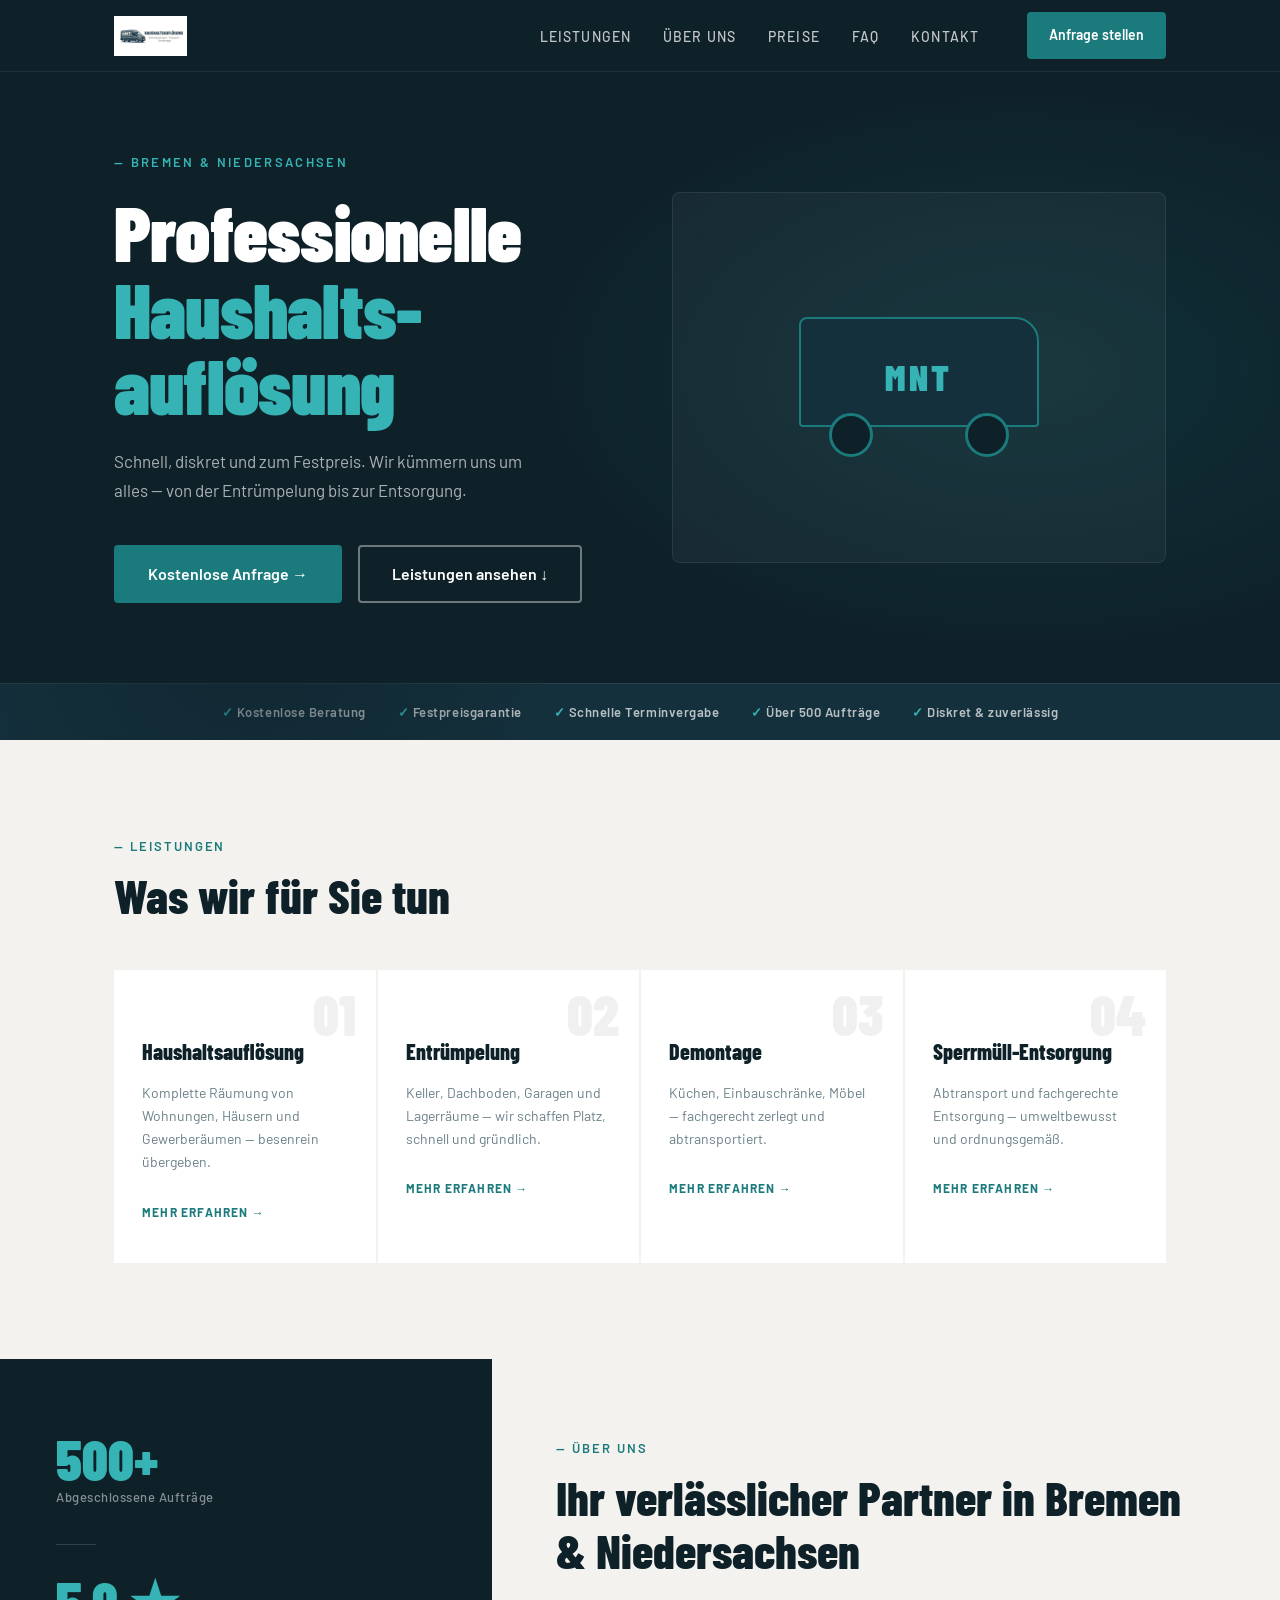
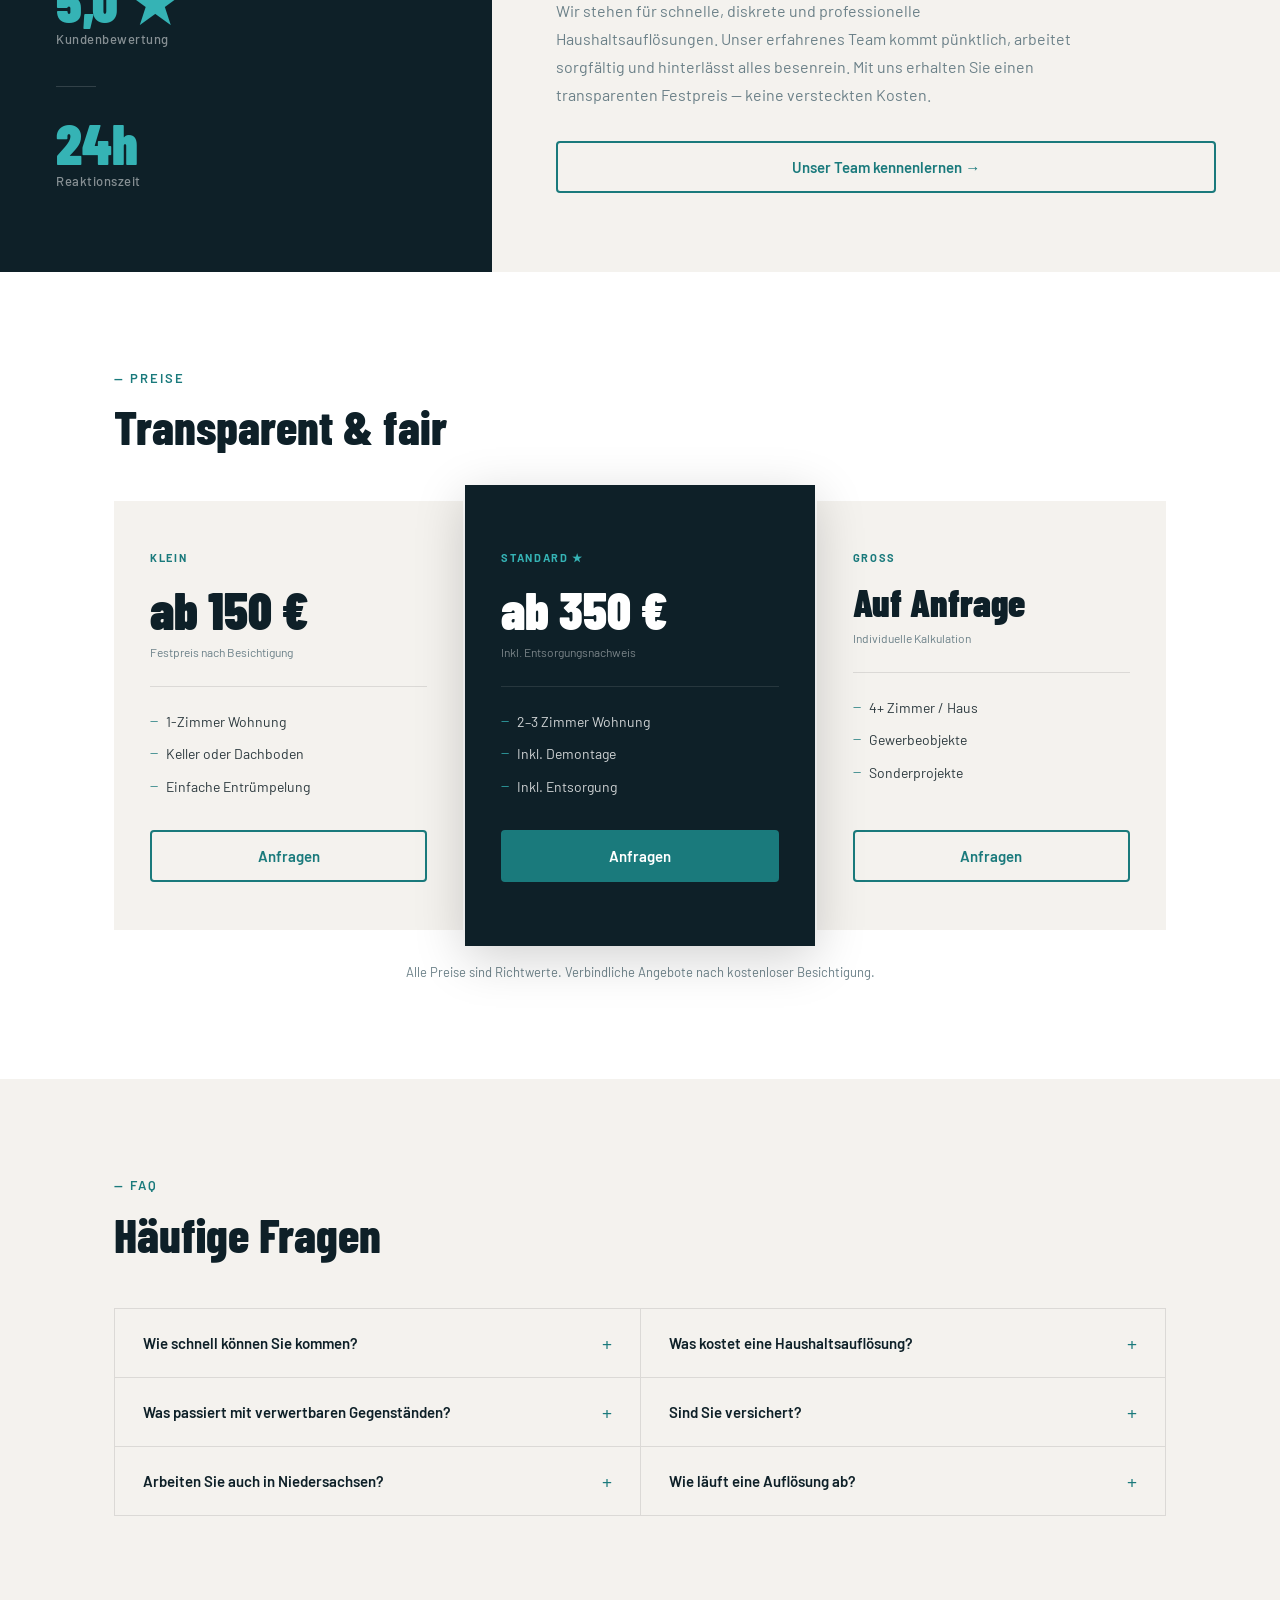
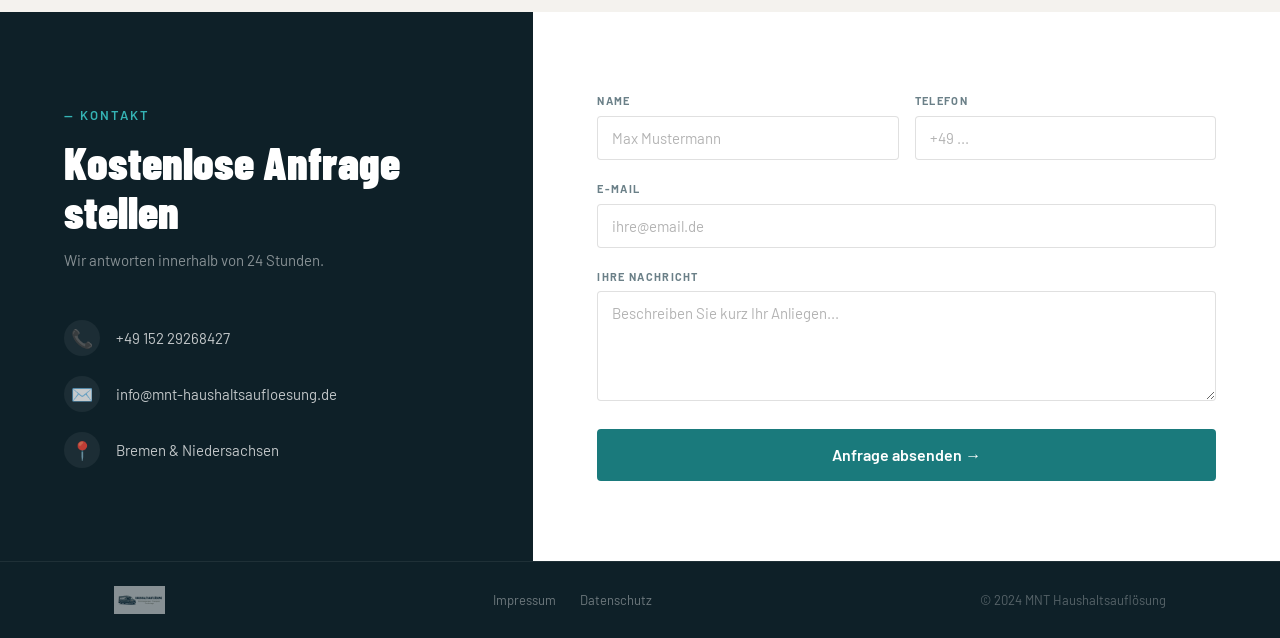
==== commit 1365b60d: "sgsd" ====
--- a/index.html
+++ b/index.html
@@ -14,6 +14,7 @@
   <link rel="preconnect" href="https://fonts.gstatic.com" crossorigin />
   <link href="https://fonts.googleapis.com/css2?family=Barlow+Condensed:wght@700;800;900&family=Barlow:wght@400;500;600&display=swap" rel="stylesheet" />
 
+  <link rel="icon" type="image/jpeg" href="assets/images/logo.jpeg" />
   <link rel="stylesheet" href="assets/css/style.css" />
 
   <!-- Netlify Hidden Form (required for form detection on deploy) -->
@@ -33,11 +34,7 @@
   <header class="header" id="header">
     <nav class="nav container">
       <a href="#" class="nav__logo">
-        <!-- Replace with: <img src="assets/images/logo.png" alt="MNT Logo" class="nav__logo-img" /> -->
-        <div class="nav__logo-placeholder">
-          <span class="nav__logo-icon">MNT</span>
-          <span class="nav__logo-sub">Haushaltsauflösung</span>
-        </div>
+        <img src="assets/images/logo_gross.jpeg" alt="MNT Haushaltsauflösung" class="nav__logo-img" />
       </a>
 
       <ul class="nav__links" id="navLinks">
@@ -373,8 +370,7 @@
   <footer class="footer">
     <div class="container footer__inner">
       <div class="footer__logo">
-        <!-- Replace with: <img src="assets/images/logo.png" alt="MNT" class="footer__logo-img" /> -->
-        <span class="footer__logo-text">MNT</span>
+        <img src="assets/images/logo_gross.jpeg" alt="MNT" class="footer__logo-img" />
       </div>
       <div class="footer__links">
         <a href="impressum.html" class="footer__link">Impressum</a>
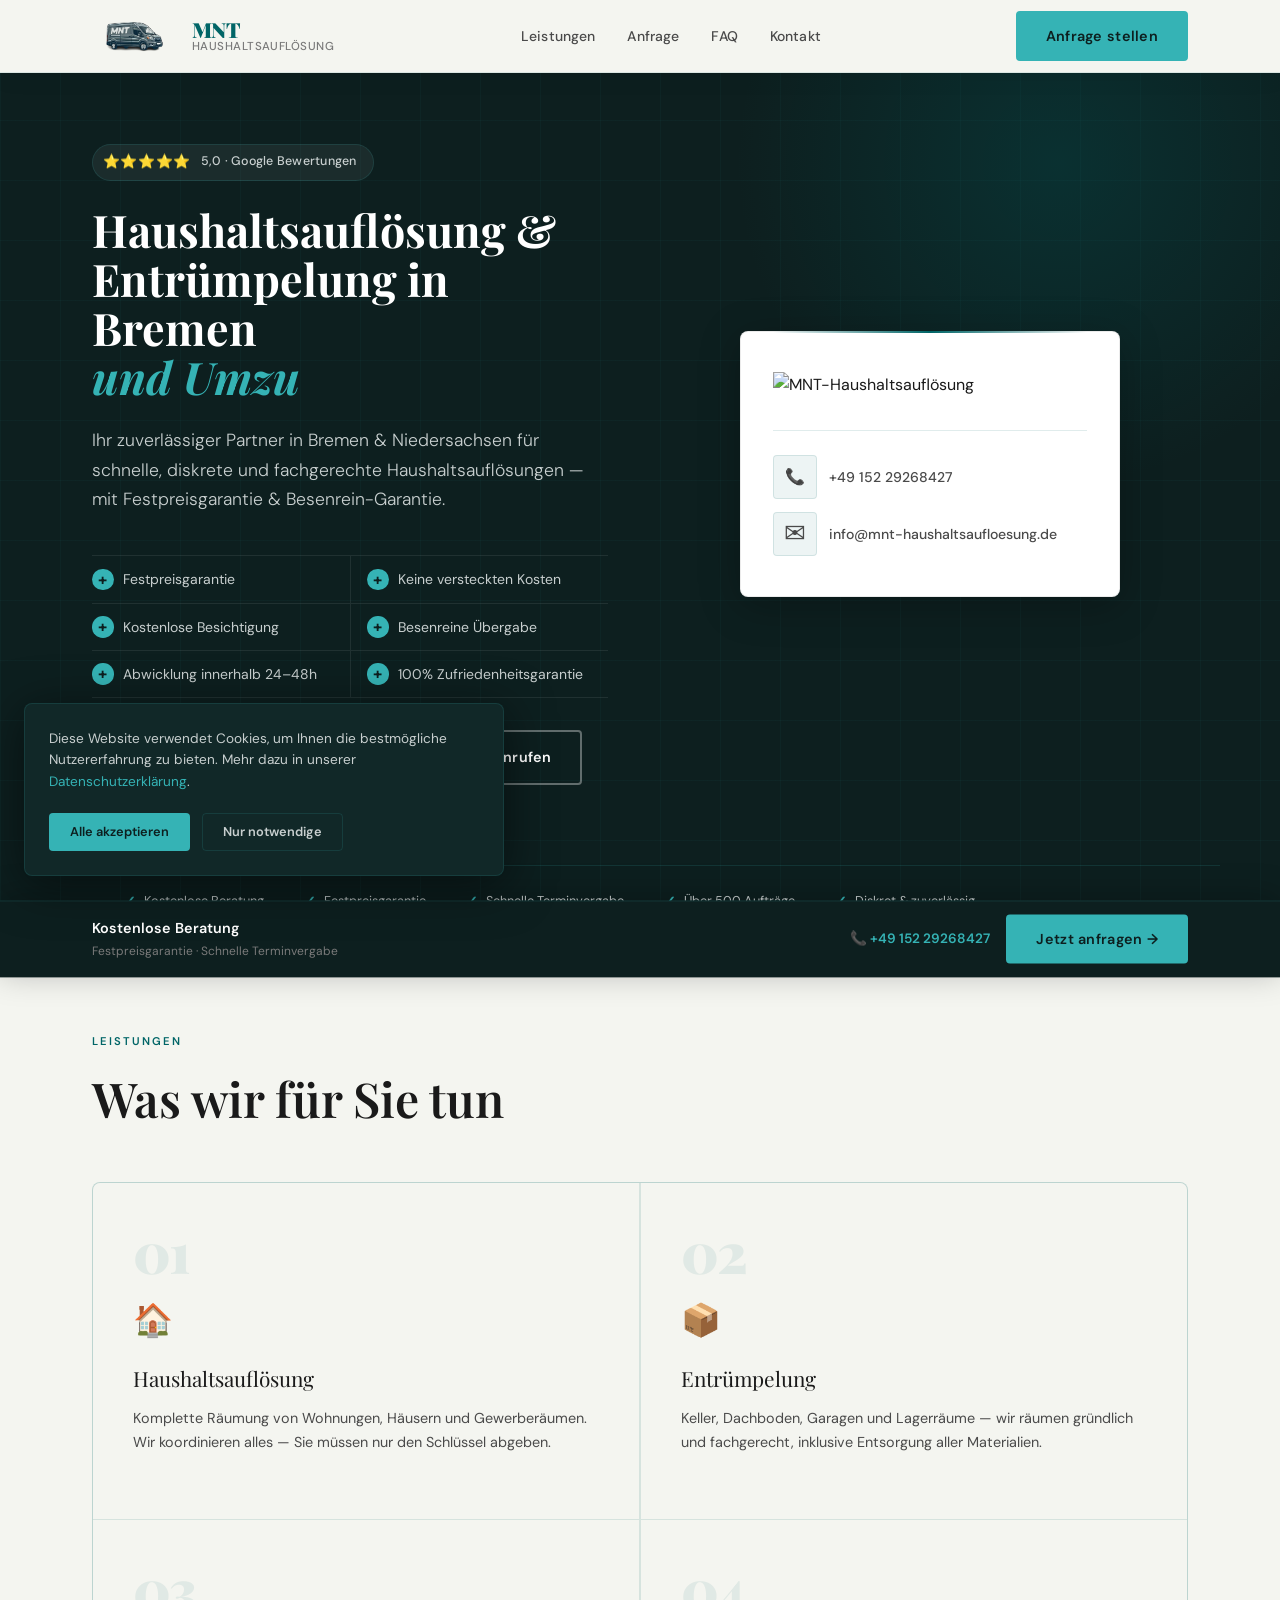
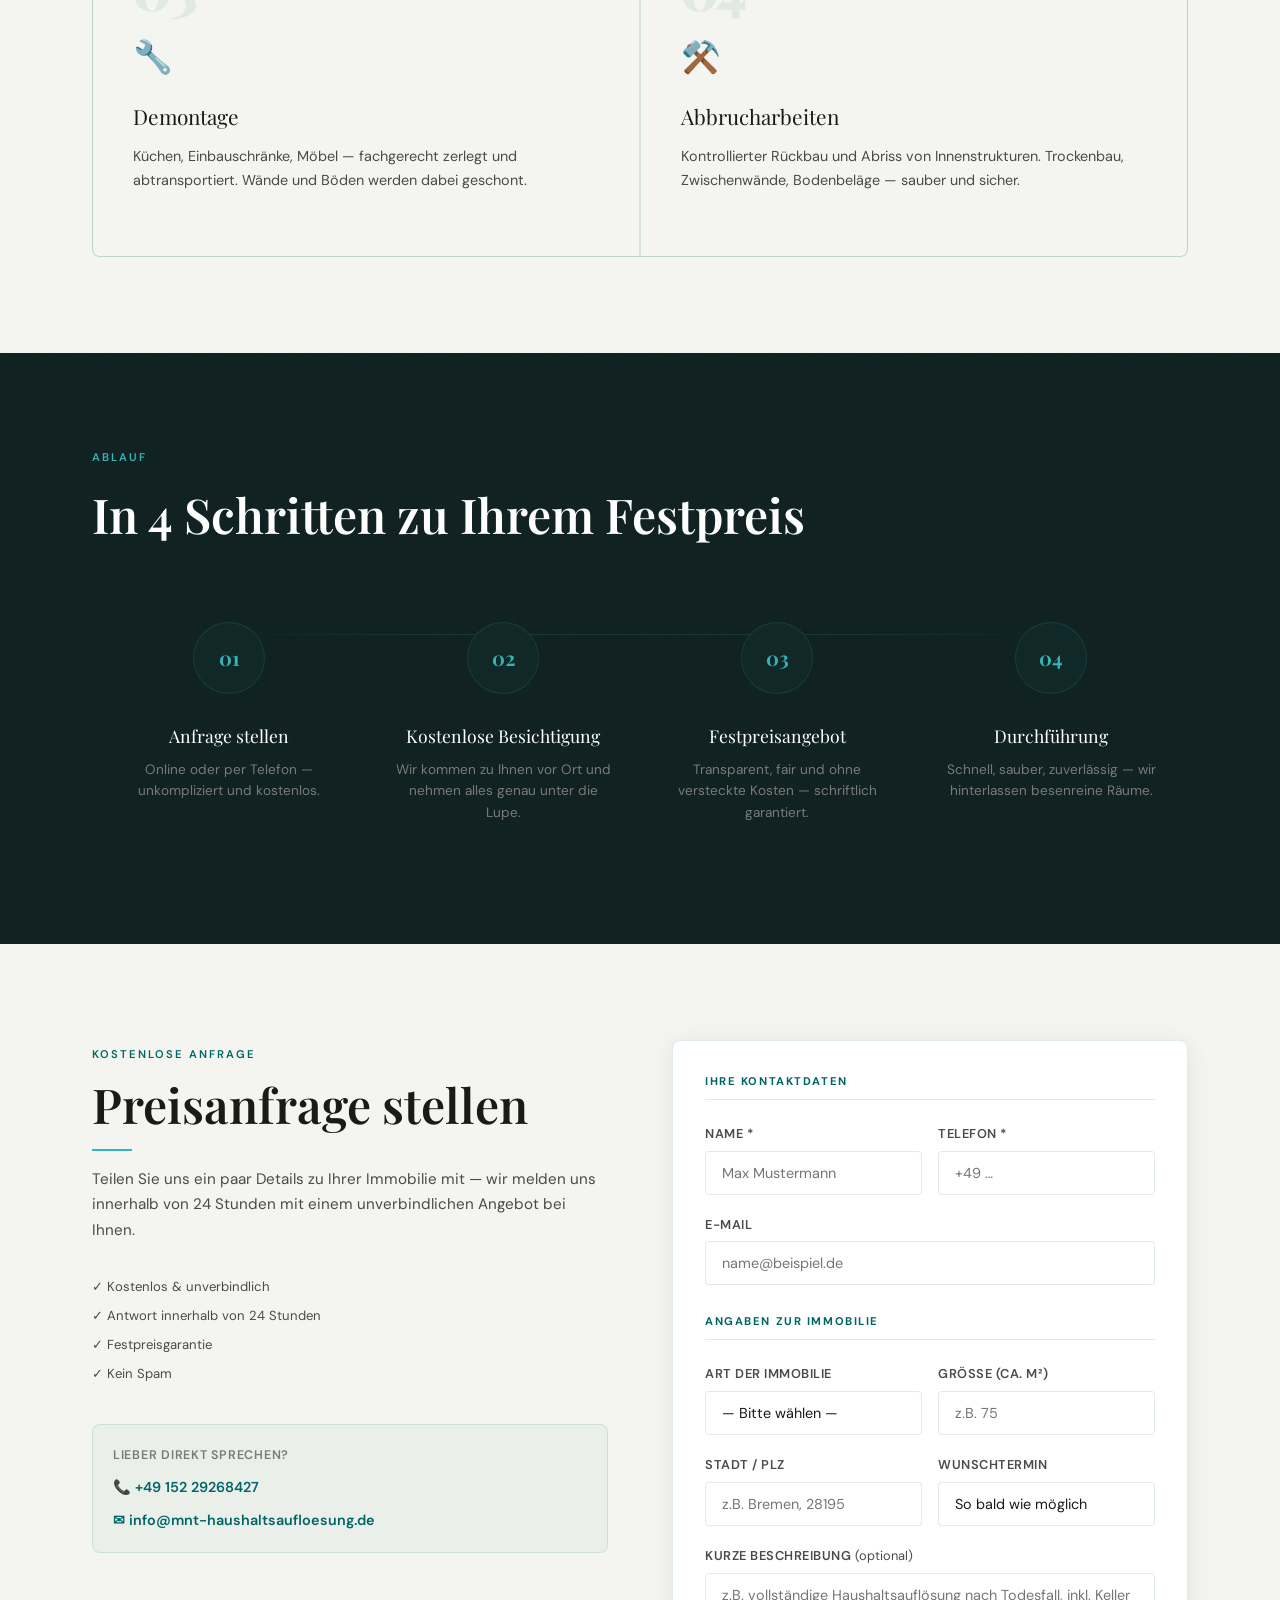
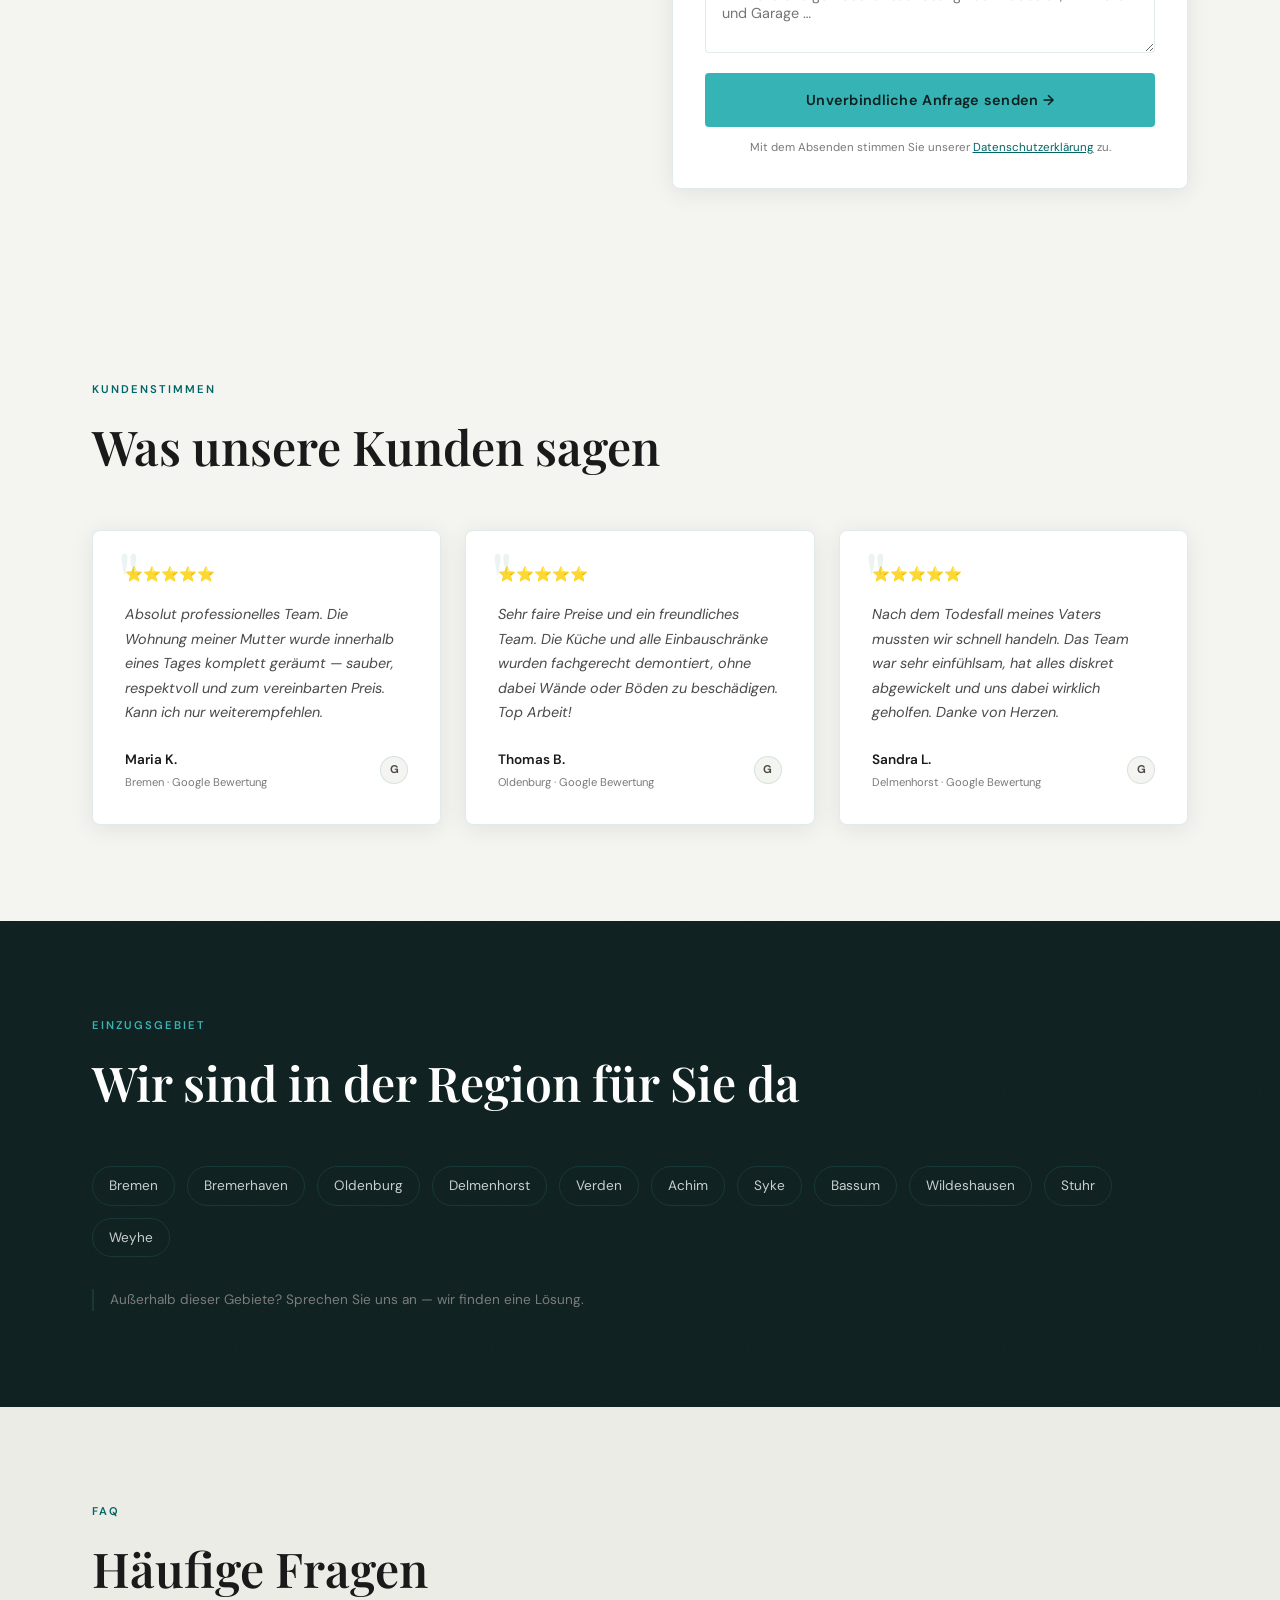
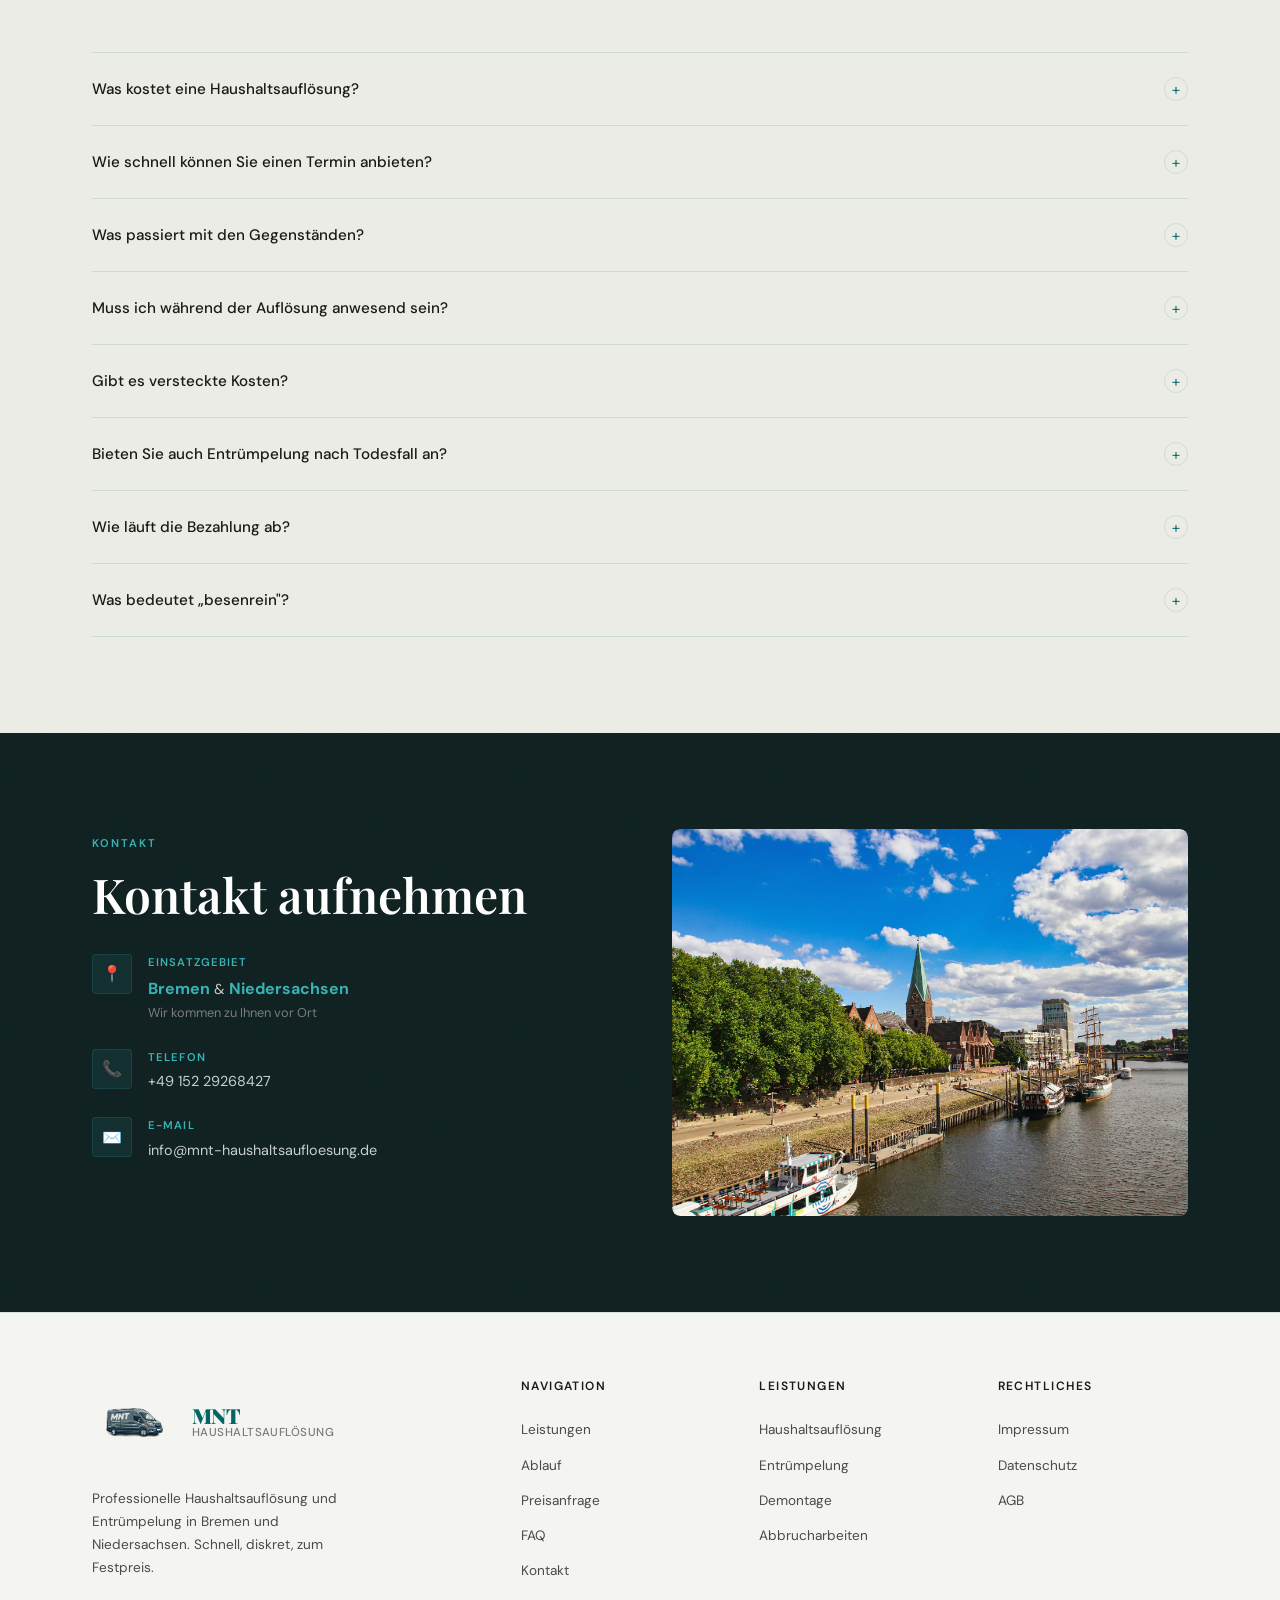
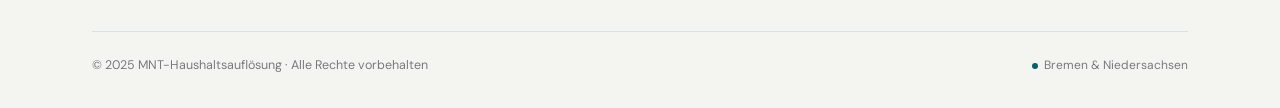
==== commit 8adbacfc: "ok" ====
--- a/index.html
+++ b/index.html
@@ -1,385 +1,912 @@
 <!DOCTYPE html>
 <html lang="de">
 <head>
-  <meta charset="UTF-8" />
-  <meta name="viewport" content="width=device-width, initial-scale=1.0" />
-  <meta name="description" content="MNT Haushaltsauflösung – Professionelle Entrümpelung in Bremen & Niedersachsen. Schnell, diskret, zum Festpreis." />
-  <title>MNT Haushaltsauflösung – Bremen & Niedersachsen</title>
-
-  <!-- Netlify Identity (optional, for CMS) -->
-  <!-- <script src="https://identity.netlify.com/v1/netlify-identity-widget.js"></script> -->
-
-  <!-- Fonts -->
-  <link rel="preconnect" href="https://fonts.googleapis.com" />
-  <link rel="preconnect" href="https://fonts.gstatic.com" crossorigin />
-  <link href="https://fonts.googleapis.com/css2?family=Barlow+Condensed:wght@700;800;900&family=Barlow:wght@400;500;600&display=swap" rel="stylesheet" />
-
-  <link rel="icon" type="image/jpeg" href="assets/images/logo.jpeg" />
-  <link rel="stylesheet" href="assets/css/style.css" />
-
-  <!-- Netlify Hidden Form (required for form detection on deploy) -->
-  <form name="anfrage" netlify netlify-honeypot="bot-field" hidden>
-    <input type="text" name="name" />
-    <input type="tel" name="telefon" />
-    <input type="email" name="email" />
-    <textarea name="nachricht"></textarea>
-  </form>
+  <meta charset="UTF-8">
+  <meta name="viewport" content="width=device-width, initial-scale=1.0">
+  <title>MNT-Haushaltsauflösung — Entrümpelung & Auflösung in Bremen</title>
+  <meta name="description" content="Professionelle Haushaltsauflösung und Entrümpelung in Bremen & Niedersachsen. Festpreisgarantie, kostenlose Beratung, über 500 Aufträge. Jetzt anfragen!">
+
+  <!-- Favicon -->
+  <link rel="icon" type="image/png" href="assets/images/Logo.png">
+  <link rel="apple-touch-icon" href="assets/images/Logo.png">
+
+  <!-- Google Fonts -->
+  <link rel="preconnect" href="https://fonts.googleapis.com">
+  <link rel="preconnect" href="https://fonts.gstatic.com" crossorigin>
+  <link href="https://fonts.googleapis.com/css2?family=Playfair+Display:ital,wght@0,400;0,600;0,700;0,900;1,400;1,700&family=DM+Sans:ital,opsz,wght@0,9..40,300;0,9..40,400;0,9..40,500;0,9..40,600;1,9..40,300&display=swap" rel="stylesheet">
+
+  <!-- Stylesheet -->
+  <link rel="stylesheet" href="assets/css/style.css">
 </head>
-
 <body>
 
-  <!-- ═══════════════════════════════════════════
-       HEADER / NAV
-  ═══════════════════════════════════════════ -->
-  <header class="header" id="header">
-    <nav class="nav container">
-      <a href="#" class="nav__logo">
-        <img src="assets/images/logo_gross.jpeg" alt="MNT Haushaltsauflösung" class="nav__logo-img" />
+<!-- ============================================================
+     NAVIGATION — heller Hintergrund mit Logo-Bild
+     ============================================================ -->
+<nav id="navbar">
+  <div class="container">
+    <div class="nav-inner">
+
+      <!-- Logo + Firmenname -->
+      <a href="#" class="nav-logo" aria-label="MNT-Haushaltsauflösung — Startseite">
+        <img src="assets/images/Logo.png" alt="MNT-Haushaltsauflösung Logo">
+        <div class="nav-logo-text">
+          <span class="nav-logo-name">MNT</span>
+          <span class="nav-logo-sub">Haushaltsauflösung</span>
+        </div>
       </a>
 
-      <ul class="nav__links" id="navLinks">
-        <li><a href="#leistungen" class="nav__link">Leistungen</a></li>
-        <li><a href="#ueber-uns" class="nav__link">Über uns</a></li>
-        <li><a href="#preise" class="nav__link">Preise</a></li>
-        <li><a href="#faq" class="nav__link">FAQ</a></li>
-        <li><a href="#kontakt" class="nav__link">Kontakt</a></li>
+      <ul class="nav-links">
+        <li><a href="#leistungen">Leistungen</a></li>
+        <li><a href="#preisrechner">Anfrage</a></li>
+        <li><a href="#faq">FAQ</a></li>
+        <li><a href="#kontakt">Kontakt</a></li>
       </ul>
 
-      <a href="#kontakt" class="btn btn--primary nav__cta">Anfrage stellen</a>
-
-      <button class="nav__burger" id="navBurger" aria-label="Menü öffnen">
+      <button onclick="openModal()" class="btn btn--primary nav-cta">Anfrage stellen</button>
+
+      <!-- Hamburger für Mobile -->
+      <button class="hamburger" id="hamburger" aria-label="Menü öffnen">
         <span></span><span></span><span></span>
       </button>
-    </nav>
-  </header>
-
-  <!-- ═══════════════════════════════════════════
-       HERO
-  ═══════════════════════════════════════════ -->
-  <section class="hero" id="home">
-    <div class="hero__bg"></div>
-    <div class="container hero__inner">
-      <div class="hero__content">
-        <p class="hero__region">— Bremen & Niedersachsen</p>
-        <h1 class="hero__title">
-          Professionelle<br />
-          <span class="hero__title--accent">Haushalts&shy;auflösung</span>
-        </h1>
-        <p class="hero__sub">
-          Schnell, diskret und zum Festpreis. Wir kümmern uns um alles — von der Entrümpelung bis zur Entsorgung.
+    </div>
+  </div>
+</nav>
+
+<!-- Mobile Fullscreen-Menü -->
+<div class="mobile-menu" id="mobile-menu">
+  <a href="#leistungen" class="mobile-link">Leistungen</a>
+  <a href="#preisrechner" class="mobile-link">Anfrage</a>
+  <a href="#faq" class="mobile-link">FAQ</a>
+  <a href="#kontakt" class="mobile-link">Kontakt</a>
+  <a href="#beratung" class="btn btn--primary">Anfrage stellen</a>
+</div>
+
+
+<!-- ============================================================
+     HERO SECTION
+     ============================================================ -->
+<section id="hero">
+  <div class="hero-inner">
+
+    <!-- ── LINKS: Text + Features + CTAs ── -->
+    <div class="hero-content">
+
+      <!-- Bewertungs-Badge -->
+      <div class="hero-rating reveal">
+        <span class="hero-rating-stars">⭐⭐⭐⭐⭐</span>
+        <span class="hero-rating-text">5,0 · Google Bewertungen</span>
+      </div>
+
+      <h1 class="hero-h1 reveal reveal-delay-1">
+        Haushaltsauflösung &amp;<br>
+        Entrümpelung in Bremen<br>
+        <em>und Umzu</em>
+      </h1>
+
+      <p class="hero-sub reveal reveal-delay-2">
+        Ihr zuverlässiger Partner in Bremen &amp; Niedersachsen für schnelle,
+        diskrete und fachgerechte Haushaltsauflösungen —
+        mit Festpreisgarantie &amp; Besenrein-Garantie.
+      </p>
+
+      <!-- Feature-Grid (2 Spalten, Plus-Icons) -->
+      <div class="hero-features reveal reveal-delay-2">
+        <div class="hero-feature">
+          <span class="hero-feature-plus">+</span>
+          <span>Festpreisgarantie</span>
+        </div>
+        <div class="hero-feature">
+          <span class="hero-feature-plus">+</span>
+          <span>Keine versteckten Kosten</span>
+        </div>
+        <div class="hero-feature">
+          <span class="hero-feature-plus">+</span>
+          <span>Kostenlose Besichtigung</span>
+        </div>
+        <div class="hero-feature">
+          <span class="hero-feature-plus">+</span>
+          <span>Besenreine Übergabe</span>
+        </div>
+        <div class="hero-feature">
+          <span class="hero-feature-plus">+</span>
+          <span>Abwicklung innerhalb 24–48h</span>
+        </div>
+        <div class="hero-feature">
+          <span class="hero-feature-plus">+</span>
+          <span>100% Zufriedenheitsgarantie</span>
+        </div>
+      </div>
+
+      <!-- CTAs -->
+      <div class="hero-ctas reveal reveal-delay-3">
+        <button onclick="openModal()" class="btn btn--primary">Festpreis-Angebot anfordern →</button>
+        <a href="tel:+4915229268427" class="btn btn--ghost">📞 Jetzt anrufen</a>
+      </div>
+
+    </div>
+
+    <!-- ── RECHTS: Logo + Kontakt ── -->
+    <div class="hero-graphic reveal reveal-delay-2">
+      <div class="hero-contact-card">
+        <img src="assets/images/Logo_gross.jpeg" alt="MNT-Haushaltsauflösung" class="hero-logo-gross">
+        <div class="hero-contact-info">
+          <a href="tel:+4915229268427" class="hero-contact-line">
+            <span class="hero-contact-icon" style="font-size:1rem;">📞</span>
+            <span>+49 152 29268427</span>
+          </a>
+          <a href="mailto:info@mnt-haushaltsaufloesung.de" class="hero-contact-line">
+            <span class="hero-contact-icon" style="font-size:1.6rem;">✉</span>
+            <span>info@mnt-haushaltsaufloesung.de</span>
+          </a>
+        </div>
+      </div>
+    </div>
+
+  </div>
+
+  <!-- Trust-Bar -->
+  <div class="trust-bar">
+    <div class="container">
+      <div class="trust-bar-inner">
+        <div class="trust-item">Kostenlose Beratung</div>
+        <div class="trust-item">Festpreisgarantie</div>
+        <div class="trust-item">Schnelle Terminvergabe</div>
+        <div class="trust-item">Über 500 Aufträge</div>
+        <div class="trust-item">Diskret &amp; zuverlässig</div>
+      </div>
+    </div>
+  </div>
+</section>
+
+
+<!-- ============================================================
+     LEISTUNGEN
+     ============================================================ -->
+<section id="leistungen" class="section section--light">
+  <div class="container">
+    <div class="section-head reveal">
+      <span class="label label--light">Leistungen</span>
+      <h2>Was wir für Sie tun</h2>
+    </div>
+
+    <div class="leistungen-grid">
+      <div class="leistung-card reveal">
+        <div class="leistung-num">01</div>
+        <span class="leistung-icon">🏠</span>
+        <div class="leistung-title">Haushaltsauflösung</div>
+        <p class="leistung-text">Komplette Räumung von Wohnungen, Häusern und Gewerberäumen. Wir koordinieren alles — Sie müssen nur den Schlüssel abgeben.</p>
+      </div>
+
+      <div class="leistung-card reveal reveal-delay-1">
+        <div class="leistung-num">02</div>
+        <span class="leistung-icon">📦</span>
+        <div class="leistung-title">Entrümpelung</div>
+        <p class="leistung-text">Keller, Dachboden, Garagen und Lagerräume — wir räumen gründlich und fachgerecht, inklusive Entsorgung aller Materialien.</p>
+      </div>
+
+      <div class="leistung-card reveal reveal-delay-2">
+        <div class="leistung-num">03</div>
+        <span class="leistung-icon">🔧</span>
+        <div class="leistung-title">Demontage</div>
+        <p class="leistung-text">Küchen, Einbauschränke, Möbel — fachgerecht zerlegt und abtransportiert. Wände und Böden werden dabei geschont.</p>
+      </div>
+
+      <div class="leistung-card reveal reveal-delay-3">
+        <div class="leistung-num">04</div>
+        <span class="leistung-icon">⚒️</span>
+        <div class="leistung-title">Abbrucharbeiten</div>
+        <p class="leistung-text">Kontrollierter Rückbau und Abriss von Innenstrukturen. Trockenbau, Zwischenwände, Bodenbeläge — sauber und sicher.</p>
+      </div>
+    </div>
+  </div>
+</section>
+
+
+<!-- ============================================================
+     ABLAUF
+     ============================================================ -->
+<section id="ablauf" class="section section--dark noise-dark">
+  <div class="container">
+    <div class="section-head reveal">
+      <span class="label label--dark">Ablauf</span>
+      <h2 style="color:var(--white)">In 4 Schritten zu Ihrem Festpreis</h2>
+    </div>
+
+    <div class="ablauf-grid">
+      <div class="ablauf-step reveal">
+        <div class="ablauf-num">01</div>
+        <div class="ablauf-title">Anfrage stellen</div>
+        <p class="ablauf-text">Online oder per Telefon — unkompliziert und kostenlos.</p>
+      </div>
+      <div class="ablauf-step reveal reveal-delay-1">
+        <div class="ablauf-num">02</div>
+        <div class="ablauf-title">Kostenlose Besichtigung</div>
+        <p class="ablauf-text">Wir kommen zu Ihnen vor Ort und nehmen alles genau unter die Lupe.</p>
+      </div>
+      <div class="ablauf-step reveal reveal-delay-2">
+        <div class="ablauf-num">03</div>
+        <div class="ablauf-title">Festpreisangebot</div>
+        <p class="ablauf-text">Transparent, fair und ohne versteckte Kosten — schriftlich garantiert.</p>
+      </div>
+      <div class="ablauf-step reveal reveal-delay-3">
+        <div class="ablauf-num">04</div>
+        <div class="ablauf-title">Durchführung</div>
+        <p class="ablauf-text">Schnell, sauber, zuverlässig — wir hinterlassen besenreine Räume.</p>
+      </div>
+    </div>
+  </div>
+</section>
+
+<!-- ============================================================
+     PREISANFRAGE
+     Netlify-Formular mit Immobilien-Angaben → wir melden uns
+     ============================================================ -->
+<section id="preisrechner" class="section section--light">
+  <div class="container">
+    <div class="rechner-layout">
+
+      <!-- Intro-Text links -->
+      <div class="rechner-intro reveal">
+        <span class="label label--light">Kostenlose Anfrage</span>
+        <h2 style="margin-top:0.75rem; margin-bottom:1rem;">Preisanfrage stellen</h2>
+        <div class="divider-line"></div>
+        <p>Teilen Sie uns ein paar Details zu Ihrer Immobilie mit — wir melden uns innerhalb von 24 Stunden mit einem unverbindlichen Angebot bei Ihnen.</p>
+
+        <div class="rechner-trust">
+          <div class="rechner-trust-item">✓ Kostenlos &amp; unverbindlich</div>
+          <div class="rechner-trust-item">✓ Antwort innerhalb von 24 Stunden</div>
+          <div class="rechner-trust-item">✓ Festpreisgarantie</div>
+          <div class="rechner-trust-item">✓ Kein Spam</div>
+        </div>
+
+        <div class="rechner-contact-hint">
+          <p>Lieber direkt sprechen?</p>
+          <a href="tel:+4915229268427" class="rechner-contact-tel">📞 +49 152 29268427</a>
+          <a href="mailto:info@mnt-haushaltsaufloesung.de" class="rechner-contact-email">✉ info@mnt-haushaltsaufloesung.de</a>
+        </div>
+      </div>
+
+      <!-- Formular rechts -->
+      <div class="reveal reveal-delay-1">
+        <div class="anfrage-card">
+          <!--
+            NETLIFY FORMS — Preisanfrage
+            Submissions erscheinen im Netlify-Dashboard unter "Forms → preisanfrage"
+            action="/danke.html" leitet nach Submit weiter
+          -->
+          <form
+            name="preisanfrage"
+            method="POST"
+            data-netlify="true"
+            data-netlify-honeypot="bot-feld"
+            action="/danke.html"
+          >
+            <input type="hidden" name="form-name" value="preisanfrage">
+            <p style="display:none;"><label>Nicht ausfüllen: <input name="bot-feld"></label></p>
+
+            <div class="form-grid">
+
+              <!-- Kontakt -->
+              <div class="anfrage-section-label">Ihre Kontaktdaten</div>
+              <div class="form-row">
+                <div class="form-group">
+                  <label class="form-label" for="a-name">Name *</label>
+                  <input type="text" id="a-name" name="name" placeholder="Max Mustermann" required>
+                </div>
+                <div class="form-group">
+                  <label class="form-label" for="a-tel">Telefon *</label>
+                  <input type="tel" id="a-tel" name="telefon" placeholder="+49 …" required>
+                </div>
+              </div>
+              <div class="form-group">
+                <label class="form-label" for="a-email">E-Mail</label>
+                <input type="email" id="a-email" name="email" placeholder="name@beispiel.de">
+              </div>
+
+              <!-- Immobilie -->
+              <div class="anfrage-section-label" style="margin-top:0.5rem;">Angaben zur Immobilie</div>
+              <div class="form-row">
+                <div class="form-group">
+                  <label class="form-label" for="a-art">Art der Immobilie</label>
+                  <select id="a-art" name="art">
+                    <option value="">— Bitte wählen —</option>
+                    <option>Wohnung</option>
+                    <option>Haus</option>
+                    <option>Keller / Dachboden</option>
+                    <option>Gewerbe</option>
+                    <option>Sonstiges</option>
+                  </select>
+                </div>
+                <div class="form-group">
+                  <label class="form-label" for="a-groesse">Größe (ca. m²)</label>
+                  <input type="number" id="a-groesse" name="groesse" placeholder="z.B. 75" min="1">
+                </div>
+              </div>
+
+              <div class="form-row">
+                <div class="form-group">
+                  <label class="form-label" for="a-ort">Stadt / PLZ</label>
+                  <input type="text" id="a-ort" name="ort" placeholder="z.B. Bremen, 28195">
+                </div>
+                <div class="form-group">
+                  <label class="form-label" for="a-termin">Wunschtermin</label>
+                  <select id="a-termin" name="wunschtermin">
+                    <option>So bald wie möglich</option>
+                    <option>Diese Woche</option>
+                    <option>Nächste Woche</option>
+                    <option>Flexibel</option>
+                  </select>
+                </div>
+              </div>
+
+              <div class="form-group">
+                <label class="form-label" for="a-msg">Kurze Beschreibung <span style="font-weight:400; text-transform:none; letter-spacing:0;">(optional)</span></label>
+                <textarea
+                  id="a-msg"
+                  name="beschreibung"
+                  rows="3"
+                  placeholder="z.B. vollständige Haushaltsauflösung nach Todesfall, inkl. Keller und Garage …"
+                ></textarea>
+              </div>
+
+              <button type="submit" class="btn btn--primary" style="width:100%; justify-content:center; padding:1rem;">
+                Unverbindliche Anfrage senden →
+              </button>
+
+              <p style="font-size:0.72rem; color:var(--text-muted); text-align:center; margin-top:-0.5rem; line-height:1.5;">
+                Mit dem Absenden stimmen Sie unserer <a href="datenschutz.html" style="color:var(--teal-primary);">Datenschutzerklärung</a> zu.
+              </p>
+
+            </div>
+          </form>
+        </div>
+      </div>
+
+    </div>
+  </div>
+</section>
+
+<!-- Anker-Alias für #beratung-Links -->
+<span id="beratung" style="display:none;"></span>
+
+<!-- ============================================================
+     TESTIMONIALS
+     ============================================================ -->
+<section id="bewertungen" class="section section--light">
+  <div class="container">
+    <div class="section-head reveal">
+      <span class="label label--light">Kundenstimmen</span>
+      <h2>Was unsere Kunden sagen</h2>
+    </div>
+
+    <div class="testimonials-grid">
+      <div class="testimonial-card reveal">
+        <div class="testimonial-stars">⭐⭐⭐⭐⭐</div>
+        <p class="testimonial-text">Absolut professionelles Team. Die Wohnung meiner Mutter wurde innerhalb eines Tages komplett geräumt — sauber, respektvoll und zum vereinbarten Preis. Kann ich nur weiterempfehlen.</p>
+        <div class="testimonial-footer">
+          <div>
+            <div class="testimonial-name">Maria K.</div>
+            <div class="testimonial-source">Bremen · Google Bewertung</div>
+          </div>
+          <div class="google-badge">G</div>
+        </div>
+      </div>
+
+      <div class="testimonial-card reveal reveal-delay-1">
+        <div class="testimonial-stars">⭐⭐⭐⭐⭐</div>
+        <p class="testimonial-text">Sehr faire Preise und ein freundliches Team. Die Küche und alle Einbauschränke wurden fachgerecht demontiert, ohne dabei Wände oder Böden zu beschädigen. Top Arbeit!</p>
+        <div class="testimonial-footer">
+          <div>
+            <div class="testimonial-name">Thomas B.</div>
+            <div class="testimonial-source">Oldenburg · Google Bewertung</div>
+          </div>
+          <div class="google-badge">G</div>
+        </div>
+      </div>
+
+      <div class="testimonial-card reveal reveal-delay-2">
+        <div class="testimonial-stars">⭐⭐⭐⭐⭐</div>
+        <p class="testimonial-text">Nach dem Todesfall meines Vaters mussten wir schnell handeln. Das Team war sehr einfühlsam, hat alles diskret abgewickelt und uns dabei wirklich geholfen. Danke von Herzen.</p>
+        <div class="testimonial-footer">
+          <div>
+            <div class="testimonial-name">Sandra L.</div>
+            <div class="testimonial-source">Delmenhorst · Google Bewertung</div>
+          </div>
+          <div class="google-badge">G</div>
+        </div>
+      </div>
+    </div>
+  </div>
+</section>
+
+
+<!-- ============================================================
+     EINZUGSGEBIET
+     ============================================================ -->
+<section id="gebiet" class="section section--dark noise-dark">
+  <div class="container">
+    <div class="section-head reveal">
+      <span class="label label--dark">Einzugsgebiet</span>
+      <h2 style="color:var(--white)">Wir sind in der Region für Sie da</h2>
+    </div>
+
+    <div class="city-cloud reveal">
+      <span class="city-tag">Bremen</span>
+      <span class="city-tag">Bremerhaven</span>
+      <span class="city-tag">Oldenburg</span>
+      <span class="city-tag">Delmenhorst</span>
+      <span class="city-tag">Verden</span>
+      <span class="city-tag">Achim</span>
+      <span class="city-tag">Syke</span>
+      <span class="city-tag">Bassum</span>
+      <span class="city-tag">Wildeshausen</span>
+      <span class="city-tag">Stuhr</span>
+      <span class="city-tag">Weyhe</span>
+    </div>
+
+    <p class="gebiet-note reveal reveal-delay-1">
+      Außerhalb dieser Gebiete? Sprechen Sie uns an — wir finden eine Lösung.
+    </p>
+  </div>
+</section>
+
+
+<!-- ============================================================
+     FAQ
+     ============================================================ -->
+<section id="faq" class="section section--light-2">
+  <div class="container">
+    <div class="section-head reveal">
+      <span class="label label--light">FAQ</span>
+      <h2>Häufige Fragen</h2>
+    </div>
+
+    <div class="faq-list reveal">
+
+      <div class="faq-item">
+        <button class="faq-question" onclick="toggleFaq(this)">
+          Was kostet eine Haushaltsauflösung?
+          <span class="faq-icon">+</span>
+        </button>
+        <div class="faq-answer">
+          <div class="faq-answer-inner">Der Preis hängt von Größe, Inhalt und Zustand der Immobilie ab. Stellen Sie eine kostenlose Anfrage über unser Formular oder vereinbaren Sie eine Besichtigung für ein verbindliches Festpreisangebot.</div>
+        </div>
+      </div>
+
+      <div class="faq-item">
+        <button class="faq-question" onclick="toggleFaq(this)">
+          Wie schnell können Sie einen Termin anbieten?
+          <span class="faq-icon">+</span>
+        </button>
+        <div class="faq-answer">
+          <div class="faq-answer-inner">In der Regel können wir innerhalb von 3–5 Werktagen einen Besichtigungs- oder Durchführungstermin anbieten. In dringenden Fällen sprechen Sie uns einfach direkt an.</div>
+        </div>
+      </div>
+
+      <div class="faq-item">
+        <button class="faq-question" onclick="toggleFaq(this)">
+          Was passiert mit den Gegenständen?
+          <span class="faq-icon">+</span>
+        </button>
+        <div class="faq-answer">
+          <div class="faq-answer-inner">Wiederverwendbares wird gespendet oder weiterverkauft. Der restliche Hausrat wird fachgerecht und umweltgerecht entsorgt. Wertgegenstände werden selbstverständlich gesondert behandelt.</div>
+        </div>
+      </div>
+
+      <div class="faq-item">
+        <button class="faq-question" onclick="toggleFaq(this)">
+          Muss ich während der Auflösung anwesend sein?
+          <span class="faq-icon">+</span>
+        </button>
+        <div class="faq-answer">
+          <div class="faq-answer-inner">Nein. Eine einfache Schlüsselübergabe ist ausreichend. Viele unserer Kunden sind während der Durchführung nicht vor Ort — das ist kein Problem.</div>
+        </div>
+      </div>
+
+      <div class="faq-item">
+        <button class="faq-question" onclick="toggleFaq(this)">
+          Gibt es versteckte Kosten?
+          <span class="faq-icon">+</span>
+        </button>
+        <div class="faq-answer">
+          <div class="faq-answer-inner">Nein. Unser Angebot ist ein Festpreis — was wir vereinbaren, das zahlen Sie. Keine Nachforderungen, keine Überraschungen.</div>
+        </div>
+      </div>
+
+      <div class="faq-item">
+        <button class="faq-question" onclick="toggleFaq(this)">
+          Bieten Sie auch Entrümpelung nach Todesfall an?
+          <span class="faq-icon">+</span>
+        </button>
+        <div class="faq-answer">
+          <div class="faq-answer-inner">Ja. Wir sind erfahren im diskreten Umgang mit dieser sensiblen Situation und gehen mit der gebotenen Ruhe und Rücksicht vor. Wertgegenstände und persönliche Dokumente werden gesichert übergeben.</div>
+        </div>
+      </div>
+
+      <div class="faq-item">
+        <button class="faq-question" onclick="toggleFaq(this)">
+          Wie läuft die Bezahlung ab?
+          <span class="faq-icon">+</span>
+        </button>
+        <div class="faq-answer">
+          <div class="faq-answer-inner">Die Rechnung erhalten Sie nach Abschluss der Arbeiten per E-Mail. Zahlung per Überweisung oder nach Absprache auch bar vor Ort.</div>
+        </div>
+      </div>
+
+      <div class="faq-item">
+        <button class="faq-question" onclick="toggleFaq(this)">
+          Was bedeutet „besenrein"?
+          <span class="faq-icon">+</span>
+        </button>
+        <div class="faq-answer">
+          <div class="faq-answer-inner">Wir hinterlassen alle Räumlichkeiten gereinigt und besenrein — sodass sie direkt zur Besichtigung, Übergabe oder Renovierung bereit sind.</div>
+        </div>
+      </div>
+
+    </div>
+  </div>
+</section>
+
+
+<!-- ============================================================
+     KONTAKT & STANDORT
+     ============================================================ -->
+<section id="kontakt" class="section section--dark noise-dark">
+  <div class="container">
+    <div class="kontakt-layout">
+
+      <div>
+        <div class="reveal">
+          <span class="label label--dark">Kontakt</span>
+          <h2 style="color:var(--white); margin-top:0.75rem; margin-bottom:2rem;">Kontakt aufnehmen</h2>
+        </div>
+        <div class="kontakt-items">
+          <div class="kontakt-item reveal">
+            <div class="kontakt-icon">📍</div>
+            <div>
+              <div class="kontakt-item-label">Einsatzgebiet</div>
+              <div class="kontakt-item-val">
+                <span class="kontakt-highlight">Bremen</span> &amp;
+                <span class="kontakt-highlight">Niedersachsen</span>
+                <br>
+                <span style="font-size:0.8rem; color:var(--text-muted);">Wir kommen zu Ihnen vor Ort</span>
+              </div>
+            </div>
+          </div>
+          <div class="kontakt-item reveal reveal-delay-1">
+            <div class="kontakt-icon">📞</div>
+            <div>
+              <div class="kontakt-item-label">Telefon</div>
+              <div class="kontakt-item-val"><a href="tel:+4915229268427">+49 152 29268427</a></div>
+            </div>
+          </div>
+          <div class="kontakt-item reveal reveal-delay-2">
+            <div class="kontakt-icon">✉️</div>
+            <div>
+              <div class="kontakt-item-label">E-Mail</div>
+              <div class="kontakt-item-val"><a href="mailto:info@mnt-haushaltsaufloesung.de">info@mnt-haushaltsaufloesung.de</a></div>
+            </div>
+          </div>
+        </div>
+      </div>
+
+      <!-- Foto rechts -->
+      <div class="kontakt-foto reveal reveal-delay-1">
+        <img src="assets/images/bremen.jpg" alt="Bremen — MNT Einsatzgebiet">
+      </div>
+
+    </div>
+  </div>
+</section>
+
+
+<!-- ============================================================
+     FOOTER
+     ============================================================ -->
+<footer id="footer">
+  <div class="container">
+    <div class="footer-grid">
+
+      <div class="footer-logo">
+        <!-- Logo + Name — gleiche Struktur wie im Header -->
+        <div class="footer-logo-inner">
+          <img src="assets/images/Logo.png" alt="MNT-Haushaltsauflösung Logo">
+          <div class="nav-logo-text">
+            <span class="nav-logo-name">MNT</span>
+            <span class="nav-logo-sub">Haushaltsauflösung</span>
+          </div>
+        </div>
+        <p class="footer-brand-text">
+          Professionelle Haushaltsauflösung und Entrümpelung in Bremen und Niedersachsen.
+          Schnell, diskret, zum Festpreis.
         </p>
-        <div class="hero__actions">
-          <a href="#kontakt" class="btn btn--primary btn--lg">Kostenlose Anfrage →</a>
-          <a href="#leistungen" class="btn btn--ghost btn--lg">Leistungen ansehen ↓</a>
-        </div>
-      </div>
-      <div class="hero__visual">
-        <!-- Replace with your van image: <img src="assets/images/van.png" alt="MNT Fahrzeug" class="hero__van" /> -->
-        <div class="hero__van-placeholder">
-          <div class="van-mock">
-            <div class="van-mock__body"></div>
-            <div class="van-mock__label">MNT</div>
-            <div class="van-mock__wheel van-mock__wheel--1"></div>
-            <div class="van-mock__wheel van-mock__wheel--2"></div>
-          </div>
-        </div>
-      </div>
-    </div>
-
-    <!-- Trust bar -->
-    <div class="trust-bar">
-      <div class="container trust-bar__inner">
-        <span class="trust-item">✓ Kostenlose Beratung</span>
-        <span class="trust-item">✓ Festpreisgarantie</span>
-        <span class="trust-item">✓ Schnelle Terminvergabe</span>
-        <span class="trust-item">✓ Über 500 Aufträge</span>
-        <span class="trust-item">✓ Diskret & zuverlässig</span>
-      </div>
-    </div>
-  </section>
-
-  <!-- ═══════════════════════════════════════════
-       LEISTUNGEN
-  ═══════════════════════════════════════════ -->
-  <section class="leistungen section" id="leistungen">
-    <div class="container">
-      <p class="section__label">— Leistungen</p>
-      <h2 class="section__title">Was wir für Sie tun</h2>
-
-      <div class="leistungen__grid">
-
-        <div class="leistung-card" data-num="01">
-          <h3 class="leistung-card__title">Haushaltsauflösung</h3>
-          <p class="leistung-card__text">Komplette Räumung von Wohnungen, Häusern und Gewerberäumen — besenrein übergeben.</p>
-          <a href="#kontakt" class="leistung-card__link">Mehr erfahren →</a>
-        </div>
-
-        <div class="leistung-card" data-num="02">
-          <h3 class="leistung-card__title">Entrümpelung</h3>
-          <p class="leistung-card__text">Keller, Dachboden, Garagen und Lagerräume — wir schaffen Platz, schnell und gründlich.</p>
-          <a href="#kontakt" class="leistung-card__link">Mehr erfahren →</a>
-        </div>
-
-        <div class="leistung-card" data-num="03">
-          <h3 class="leistung-card__title">Demontage</h3>
-          <p class="leistung-card__text">Küchen, Einbauschränke, Möbel — fachgerecht zerlegt und abtransportiert.</p>
-          <a href="#kontakt" class="leistung-card__link">Mehr erfahren →</a>
-        </div>
-
-        <div class="leistung-card" data-num="04">
-          <h3 class="leistung-card__title">Sperrmüll-Entsorgung</h3>
-          <p class="leistung-card__text">Abtransport und fachgerechte Entsorgung — umweltbewusst und ordnungsgemäß.</p>
-          <a href="#kontakt" class="leistung-card__link">Mehr erfahren →</a>
-        </div>
-
-      </div>
-    </div>
-  </section>
-
-  <!-- ═══════════════════════════════════════════
-       ÜBER UNS
-  ═══════════════════════════════════════════ -->
-  <section class="ueber section" id="ueber-uns">
-    <div class="ueber__stats">
-      <div class="stat-item">
-        <span class="stat-item__num">500+</span>
-        <span class="stat-item__label">Abgeschlossene Aufträge</span>
-      </div>
-      <div class="stat-item__divider"></div>
-      <div class="stat-item">
-        <span class="stat-item__num">5,0 ★</span>
-        <span class="stat-item__label">Kundenbewertung</span>
-      </div>
-      <div class="stat-item__divider"></div>
-      <div class="stat-item">
-        <span class="stat-item__num">24h</span>
-        <span class="stat-item__label">Reaktionszeit</span>
-      </div>
-    </div>
-
-    <div class="ueber__content">
-      <p class="section__label">— Über uns</p>
-      <h2 class="section__title">Ihr verlässlicher Partner in Bremen & Niedersachsen</h2>
-      <p class="ueber__text">
-        Wir stehen für schnelle, diskrete und professionelle Haushaltsauflösungen. Unser erfahrenes Team kommt pünktlich, arbeitet sorgfältig und hinterlässt alles besenrein. Mit uns erhalten Sie einen transparenten Festpreis — keine versteckten Kosten.
-      </p>
-      <a href="#kontakt" class="btn btn--outline">Unser Team kennenlernen →</a>
-    </div>
-  </section>
-
-  <!-- ═══════════════════════════════════════════
-       PREISE
-  ═══════════════════════════════════════════ -->
-  <section class="preise section" id="preise">
-    <div class="container">
-      <p class="section__label">— Preise</p>
-      <h2 class="section__title">Transparent & fair</h2>
-
-      <div class="preise__grid">
-
-        <div class="preis-card">
-          <span class="preis-card__size">Klein</span>
-          <div class="preis-card__price">ab 150 €</div>
-          <p class="preis-card__note">Festpreis nach Besichtigung</p>
-          <ul class="preis-card__list">
-            <li>1-Zimmer Wohnung</li>
-            <li>Keller oder Dachboden</li>
-            <li>Einfache Entrümpelung</li>
-          </ul>
-          <a href="#kontakt" class="btn btn--outline btn--full">Anfragen</a>
-        </div>
-
-        <div class="preis-card preis-card--featured">
-          <span class="preis-card__size">Standard ★</span>
-          <div class="preis-card__price">ab 350 €</div>
-          <p class="preis-card__note">Inkl. Entsorgungsnachweis</p>
-          <ul class="preis-card__list">
-            <li>2–3 Zimmer Wohnung</li>
-            <li>Inkl. Demontage</li>
-            <li>Inkl. Entsorgung</li>
-          </ul>
-          <a href="#kontakt" class="btn btn--primary btn--full">Anfragen</a>
-        </div>
-
-        <div class="preis-card">
-          <span class="preis-card__size">Groß</span>
-          <div class="preis-card__price preis-card__price--anfrage">Auf Anfrage</div>
-          <p class="preis-card__note">Individuelle Kalkulation</p>
-          <ul class="preis-card__list">
-            <li>4+ Zimmer / Haus</li>
-            <li>Gewerbeobjekte</li>
-            <li>Sonderprojekte</li>
-          </ul>
-          <a href="#kontakt" class="btn btn--outline btn--full">Anfragen</a>
-        </div>
-
-      </div>
-
-      <p class="preise__disclaimer">Alle Preise sind Richtwerte. Verbindliche Angebote nach kostenloser Besichtigung.</p>
-    </div>
-  </section>
-
-  <!-- ═══════════════════════════════════════════
-       FAQ
-  ═══════════════════════════════════════════ -->
-  <section class="faq section" id="faq">
-    <div class="container">
-      <p class="section__label">— FAQ</p>
-      <h2 class="section__title">Häufige Fragen</h2>
-
-      <div class="faq__grid">
-
-        <div class="faq-item">
-          <button class="faq-item__q" aria-expanded="false">
-            Wie schnell können Sie kommen?
-            <span class="faq-item__icon">+</span>
-          </button>
-          <div class="faq-item__a">
-            <p>In der Regel bereits am nächsten Werktag. Für dringende Fälle versuchen wir auch kurzfristige Termine zu ermöglichen.</p>
-          </div>
-        </div>
-
-        <div class="faq-item">
-          <button class="faq-item__q" aria-expanded="false">
-            Was kostet eine Haushaltsauflösung?
-            <span class="faq-item__icon">+</span>
-          </button>
-          <div class="faq-item__a">
-            <p>Die Kosten hängen vom Umfang ab. Kleine Entrümpelungen starten ab 150 €. Gerne erstellen wir Ihnen nach einer kostenlosen Besichtigung ein verbindliches Festpreisangebot.</p>
-          </div>
-        </div>
-
-        <div class="faq-item">
-          <button class="faq-item__q" aria-expanded="false">
-            Was passiert mit verwertbaren Gegenständen?
-            <span class="faq-item__icon">+</span>
-          </button>
-          <div class="faq-item__a">
-            <p>Verwertbare Gegenstände werden von uns weiterverkauft oder gespendet. Dies kann den Preis für Sie reduzieren — sprechen Sie uns darauf an.</p>
-          </div>
-        </div>
-
-        <div class="faq-item">
-          <button class="faq-item__q" aria-expanded="false">
-            Sind Sie versichert?
-            <span class="faq-item__icon">+</span>
-          </button>
-          <div class="faq-item__a">
-            <p>Ja, wir sind vollständig haftpflichtversichert. Ihre Immobilie und Ihr Eigentum sind bei uns in sicheren Händen.</p>
-          </div>
-        </div>
-
-        <div class="faq-item">
-          <button class="faq-item__q" aria-expanded="false">
-            Arbeiten Sie auch in Niedersachsen?
-            <span class="faq-item__icon">+</span>
-          </button>
-          <div class="faq-item__a">
-            <p>Ja, wir sind in Bremen und dem gesamten Umland in Niedersachsen tätig — unter anderem in Delmenhorst, Verden, Achim und Umgebung.</p>
-          </div>
-        </div>
-
-        <div class="faq-item">
-          <button class="faq-item__q" aria-expanded="false">
-            Wie läuft eine Auflösung ab?
-            <span class="faq-item__icon">+</span>
-          </button>
-          <div class="faq-item__a">
-            <p>1. Kostenlose Besichtigung & Festpreisangebot → 2. Terminvereinbarung → 3. Durchführung → 4. Besenreine Übergabe. Einfach, transparent, stressfrei.</p>
-          </div>
-        </div>
-
-      </div>
-    </div>
-  </section>
-
-  <!-- ═══════════════════════════════════════════
-       KONTAKT
-  ═══════════════════════════════════════════ -->
-  <section class="kontakt" id="kontakt">
-    <div class="kontakt__info">
-      <p class="section__label section__label--light">— Kontakt</p>
-      <h2 class="kontakt__title">Kostenlose Anfrage stellen</h2>
-      <p class="kontakt__sub">Wir antworten innerhalb von 24 Stunden.</p>
-
-      <div class="kontakt__details">
-        <a href="tel:+4915229268427" class="kontakt__detail-item">
-          <span class="kontakt__detail-icon">📞</span>
-          <span>+49 152 29268427</span>
-        </a>
-        <a href="mailto:info@mnt-haushaltsaufloesung.de" class="kontakt__detail-item">
-          <span class="kontakt__detail-icon">✉️</span>
-          <span>info@mnt-haushaltsaufloesung.de</span>
-        </a>
-        <div class="kontakt__detail-item">
-          <span class="kontakt__detail-icon">📍</span>
-          <span>Bremen & Niedersachsen</span>
-        </div>
-      </div>
-    </div>
-
-    <div class="kontakt__form-wrap">
-      <!-- Netlify Form -->
-      <form
-        name="anfrage"
-        method="POST"
-        data-netlify="true"
-        netlify-honeypot="bot-field"
-        class="kontakt__form"
-        id="kontaktForm"
-      >
-        <!-- Honeypot field (hidden from humans) -->
-        <p hidden><label>Nicht ausfüllen: <input name="bot-field" /></label></p>
-        <input type="hidden" name="form-name" value="anfrage" />
-
+      </div>
+
+      <div class="footer-col">
+        <h4>Navigation</h4>
+        <ul class="footer-links">
+          <li><a href="#leistungen">Leistungen</a></li>
+          <li><a href="#ablauf">Ablauf</a></li>
+          <li><a href="#preisrechner">Preisanfrage</a></li>
+          <li><a href="#faq">FAQ</a></li>
+          <li><a href="#kontakt">Kontakt</a></li>
+        </ul>
+      </div>
+
+      <div class="footer-col">
+        <h4>Leistungen</h4>
+        <ul class="footer-links">
+          <li><a href="#leistungen">Haushaltsauflösung</a></li>
+          <li><a href="#leistungen">Entrümpelung</a></li>
+          <li><a href="#leistungen">Demontage</a></li>
+          <li><a href="#leistungen">Abbrucharbeiten</a></li>
+        </ul>
+      </div>
+
+      <div class="footer-col">
+        <h4>Rechtliches</h4>
+        <ul class="footer-links">
+          <li><a href="impressum.html">Impressum</a></li>
+          <li><a href="datenschutz.html">Datenschutz</a></li>
+          <li><a href="agb.html">AGB</a></li>
+        </ul>
+      </div>
+
+    </div>
+
+    <div class="footer-bottom">
+      <div class="footer-copy">© 2025 MNT-Haushaltsauflösung · Alle Rechte vorbehalten</div>
+      <div class="footer-badge">Bremen &amp; Niedersachsen</div>
+    </div>
+  </div>
+</footer>
+
+
+<!-- ============================================================
+     ANFRAGE-MODAL
+     Öffnet sich via openModal() — von Hero-CTA, Nav-CTA, Ergebnis-CTA
+     ============================================================ -->
+<div id="anfrage-modal" class="modal-overlay" role="dialog" aria-modal="true" aria-label="Anfrage stellen">
+  <div class="modal-box">
+    <button class="modal-close" onclick="closeModal()" aria-label="Schließen">✕</button>
+
+    <div class="modal-head">
+      <span class="label label--light">Kostenlose Anfrage</span>
+      <h3 style="margin-top:0.5rem; font-family:var(--ff-head); font-size:1.5rem;">Wir melden uns bei Ihnen</h3>
+      <p style="font-size:0.85rem; color:var(--text-muted); margin-top:0.35rem;">Kein Risiko · Kein Spam · Kostenlos &amp; unverbindlich</p>
+    </div>
+
+    <!--
+      NETLIFY FORMS — Modal-Formular
+      Separater Formularname "rueckrufanfrage" damit es im Dashboard
+      getrennt von der Preisrechner-Anfrage erscheint.
+    -->
+    <form
+      name="rueckrufanfrage"
+      method="POST"
+      data-netlify="true"
+      data-netlify-honeypot="bot-feld2"
+      action="/danke.html"
+    >
+      <input type="hidden" name="form-name" value="rueckrufanfrage">
+      <p style="display:none;"><label>Nicht ausfüllen: <input name="bot-feld2"></label></p>
+
+      <div class="form-grid">
         <div class="form-row">
           <div class="form-group">
-            <label class="form-label" for="name">Name</label>
-            <input class="form-input" type="text" id="name" name="name" placeholder="Max Mustermann" required />
+            <label class="form-label" for="m-name">Name *</label>
+            <input type="text" id="m-name" name="name" placeholder="Ihr Name" required>
           </div>
           <div class="form-group">
-            <label class="form-label" for="telefon">Telefon</label>
-            <input class="form-input" type="tel" id="telefon" name="telefon" placeholder="+49 ..." />
+            <label class="form-label" for="m-tel">Telefon *</label>
+            <input type="tel" id="m-tel" name="telefon" placeholder="+49 …" required>
           </div>
         </div>
 
         <div class="form-group">
-          <label class="form-label" for="email">E-Mail</label>
-          <input class="form-input" type="email" id="email" name="email" placeholder="ihre@email.de" required />
+          <label class="form-label" for="m-email">E-Mail</label>
+          <input type="email" id="m-email" name="email" placeholder="name@beispiel.de">
         </div>
 
         <div class="form-group">
-          <label class="form-label" for="nachricht">Ihre Nachricht</label>
-          <textarea class="form-input form-textarea" id="nachricht" name="nachricht" placeholder="Beschreiben Sie kurz Ihr Anliegen..." rows="4"></textarea>
-        </div>
-
-        <button type="submit" class="btn btn--primary btn--lg btn--full form-submit">
-          Anfrage absenden →
+          <label class="form-label" for="m-msg">Kurze Beschreibung</label>
+          <textarea id="m-msg" name="beschreibung" rows="2"
+            placeholder="z.B. 3-Zimmer-Wohnung, Bremen-Mitte …"></textarea>
+        </div>
+
+        <div class="form-group">
+          <label class="form-label" for="m-termin">Wunschtermin</label>
+          <select id="m-termin" name="wunschtermin">
+            <option>So bald wie möglich</option>
+            <option>Diese Woche</option>
+            <option>Nächste Woche</option>
+            <option>Flexibel</option>
+          </select>
+        </div>
+
+        <button type="submit" class="btn btn--primary" style="width:100%; justify-content:center;">
+          Rückruf anfordern →
         </button>
 
-        <div class="form-success" id="formSuccess">
-          ✓ Vielen Dank! Wir melden uns innerhalb von 24 Stunden.
-        </div>
-      </form>
-    </div>
-  </section>
-
-  <!-- ═══════════════════════════════════════════
-       FOOTER
-  ═══════════════════════════════════════════ -->
-  <footer class="footer">
-    <div class="container footer__inner">
-      <div class="footer__logo">
-        <img src="assets/images/logo_gross.jpeg" alt="MNT" class="footer__logo-img" />
-      </div>
-      <div class="footer__links">
-        <a href="impressum.html" class="footer__link">Impressum</a>
-        <a href="datenschutz.html" class="footer__link">Datenschutz</a>
-      </div>
-      <p class="footer__copy">© 2024 MNT Haushaltsauflösung</p>
-    </div>
-  </footer>
-
-  <script src="assets/js/main.js"></script>
+        <p style="font-size:0.72rem; color:var(--text-muted); text-align:center; margin-top:-0.5rem;">
+          Oder direkt anrufen: <a href="tel:+4915229268427" style="color:var(--teal-primary); font-weight:600;">+49 152 29268427</a>
+        </p>
+      </div>
+    </form>
+  </div>
+</div>
+
+<!-- ============================================================
+     STICKY FOOTER BAR
+     Erscheint nach 3s oder sobald der Nutzer past den Hero scrollt
+     ============================================================ -->
+<div id="sticky-bar" class="sticky-bar">
+  <div class="sticky-bar-inner">
+    <div class="sticky-bar-text">
+      <strong>Kostenlose Beratung</strong>
+      <span>Festpreisgarantie · Schnelle Terminvergabe</span>
+    </div>
+    <div class="sticky-bar-actions">
+      <a href="tel:+4915229268427" class="sticky-bar-tel">📞 +49 152 29268427</a>
+      <button onclick="openModal()" class="btn btn--primary">Jetzt anfragen →</button>
+    </div>
+  </div>
+</div>
+
+<!-- ============================================================
+     COOKIE BANNER (DSGVO)
+     ============================================================ -->
+<div id="cookie-banner">
+  <p class="cookie-text">
+    Diese Website verwendet Cookies, um Ihnen die bestmögliche Nutzererfahrung zu bieten.
+    Mehr dazu in unserer <a href="datenschutz.html">Datenschutzerklärung</a>.
+  </p>
+  <div class="cookie-btns">
+    <button class="cookie-btn cookie-btn--accept" onclick="acceptCookies('all')">Alle akzeptieren</button>
+    <button class="cookie-btn cookie-btn--minimal" onclick="acceptCookies('minimal')">Nur notwendige</button>
+  </div>
+</div>
+
+
+<!-- ============================================================
+     JAVASCRIPT
+     ============================================================ -->
+<script>
+/* ────────────────────────────────────────────────────────────
+   Navbar — Scroll-Effekt
+   ──────────────────────────────────────────────────────────── */
+const navbar = document.getElementById('navbar');
+window.addEventListener('scroll', () => {
+  navbar.classList.toggle('scrolled', window.scrollY > 60);
+});
+
+/* ────────────────────────────────────────────────────────────
+   Hamburger / Mobile Menü
+   ──────────────────────────────────────────────────────────── */
+const hamburger  = document.getElementById('hamburger');
+const mobileMenu = document.getElementById('mobile-menu');
+
+hamburger.addEventListener('click', () => {
+  hamburger.classList.toggle('open');
+  mobileMenu.classList.toggle('open');
+  document.body.style.overflow = mobileMenu.classList.contains('open') ? 'hidden' : '';
+});
+
+document.querySelectorAll('.mobile-link, .mobile-menu .btn').forEach(link => {
+  link.addEventListener('click', () => {
+    hamburger.classList.remove('open');
+    mobileMenu.classList.remove('open');
+    document.body.style.overflow = '';
+  });
+});
+
+/* ────────────────────────────────────────────────────────────
+   Scroll Reveal
+   ──────────────────────────────────────────────────────────── */
+const revealEls = document.querySelectorAll('.reveal');
+const revealObserver = new IntersectionObserver((entries) => {
+  entries.forEach(entry => {
+    if (entry.isIntersecting) {
+      entry.target.classList.add('visible');
+      revealObserver.unobserve(entry.target);
+    }
+  });
+}, { threshold: 0.12, rootMargin: '0px 0px -40px 0px' });
+revealEls.forEach(el => revealObserver.observe(el));
+
+window.addEventListener('load', () => {
+  document.querySelectorAll('#hero .reveal').forEach((el, i) => {
+    setTimeout(() => el.classList.add('visible'), 150 + i * 130);
+  });
+});
+
+/* ────────────────────────────────────────────────────────────
+   MODAL — Anfrage-Popup
+   ──────────────────────────────────────────────────────────── */
+const modalOverlay = document.getElementById('anfrage-modal');
+
+function openModal() {
+  modalOverlay.classList.add('open');
+  document.body.style.overflow = 'hidden';
+  // Focus auf erstes Feld
+  setTimeout(() => {
+    const first = modalOverlay.querySelector('input:not([type="hidden"])');
+    if (first) first.focus();
+  }, 300);
+}
+
+function closeModal() {
+  modalOverlay.classList.remove('open');
+  document.body.style.overflow = '';
+}
+
+// Klick auf Overlay (außerhalb der Box) schließt Modal
+modalOverlay.addEventListener('click', (e) => {
+  if (e.target === modalOverlay) closeModal();
+});
+
+// ESC-Taste schließt Modal
+document.addEventListener('keydown', (e) => {
+  if (e.key === 'Escape' && modalOverlay.classList.contains('open')) closeModal();
+});
+
+/* ────────────────────────────────────────────────────────────
+   STICKY BAR — erscheint wenn Hero nicht mehr sichtbar
+   ──────────────────────────────────────────────────────────── */
+const stickyBar = document.getElementById('sticky-bar');
+const heroSection = document.getElementById('hero');
+
+const heroObserver = new IntersectionObserver((entries) => {
+  entries.forEach(entry => {
+    // Bar zeigen wenn Hero nicht mehr im Viewport
+    stickyBar.classList.toggle('visible', !entry.isIntersecting);
+  });
+}, { threshold: 0.1 });
+
+heroObserver.observe(heroSection);
+
+/* ────────────────────────────────────────────────────────────
+   FAQ Accordion
+   ──────────────────────────────────────────────────────────── */
+function toggleFaq(btn) {
+  const item   = btn.closest('.faq-item');
+  const answer = item.querySelector('.faq-answer');
+  const isOpen = item.classList.contains('open');
+
+  document.querySelectorAll('.faq-item.open').forEach(openItem => {
+    openItem.classList.remove('open');
+    openItem.querySelector('.faq-answer').style.maxHeight = '0';
+  });
+
+  if (!isOpen) {
+    item.classList.add('open');
+    answer.style.maxHeight = answer.scrollHeight + 'px';
+  }
+}
+
+/* ────────────────────────────────────────────────────────────
+   Cookie Banner
+   ──────────────────────────────────────────────────────────── */
+function initCookieBanner() {
+  if (!localStorage.getItem('mnt_cookies')) {
+    setTimeout(() => {
+      document.getElementById('cookie-banner').style.display = 'block';
+    }, 1200);
+  }
+}
+
+function acceptCookies(type) {
+  localStorage.setItem('mnt_cookies', type);
+  const banner = document.getElementById('cookie-banner');
+  banner.style.transition = 'opacity 0.3s, transform 0.3s';
+  banner.style.opacity    = '0';
+  banner.style.transform  = 'translateY(16px)';
+  setTimeout(() => banner.remove(), 350);
+}
+
+initCookieBanner();
+</script>
+
 </body>
 </html>
--- a/assets/css/style.css
+++ b/assets/css/style.css
@@ -1,862 +1,1551 @@
-/* ═══════════════════════════════════════════
-   MNT HAUSHALTSAUFLÖSUNG — STYLESHEET
-   ═══════════════════════════════════════════ */
-
-/* ─── CSS Variables ─── */
+/* ============================================================
+   MNT-Haushaltsauflösung — Stylesheet
+   style.css
+   ============================================================ */
+
+/* ============================================================
+   CSS VARIABLES & RESET
+   ============================================================ */
 :root {
-  --color-dark:    #0e2028;
-  --color-dark-2:  #14303c;
-  --color-teal:    #1a7a7c;
-  --color-teal-2:  #22a0a3;
-  --color-teal-3:  #35b3b5;
-  --color-accent:  #2ec4b6;
-  --color-light:   #f4f2ee;
-  --color-white:   #ffffff;
-  --color-text:    #2d3a3f;
-  --color-muted:   #6b8088;
-
-  --font-head: 'Barlow Condensed', sans-serif;
-  --font-body: 'Barlow', sans-serif;
-
-  --radius:    4px;
-  --radius-lg: 8px;
-  --shadow:    0 4px 24px rgba(0,0,0,0.10);
-  --shadow-lg: 0 12px 48px rgba(0,0,0,0.18);
-
-  --container: 1100px;
-  --nav-h: 72px;
-}
-
-/* ─── Reset ─── */
-*, *::before, *::after { box-sizing: border-box; margin: 0; padding: 0; }
-html { scroll-behavior: smooth; }
+  --bg-dark:          #0D1F1F;
+  --bg-dark-2:        #112828;
+  --teal-primary:     #006567;
+  --teal-accent:      #35B3B5;
+  --teal-light:       #5ECFCF;
+  --bg-light:         #F4F5F0;
+  --bg-light-2:       #EAECE5;
+  --white:            #FFFFFF;
+  --text-dark:        #1A1A1A;
+  --text-mid:         #4A4A4A;
+  --text-muted:       #7A7A7A;
+  --text-light:       #C8CFCF;
+  --border-dark:      rgba(53, 179, 181, 0.15);
+  --border-light:     rgba(0, 101, 103, 0.12);
+  --nav-bg:           #F4F5F0;
+  --nav-border:       rgba(0, 101, 103, 0.1);
+  --ff-head:          'Playfair Display', Georgia, serif;
+  --ff-body:          'DM Sans', sans-serif;
+  --transition:       0.35s cubic-bezier(0.4, 0, 0.2, 1);
+  --shadow-nav:       0 2px 24px rgba(0, 0, 0, 0.08);
+  --shadow-card:      0 4px 24px rgba(0, 0, 0, 0.08);
+  --shadow-card-hover:0 12px 40px rgba(0, 0, 0, 0.14);
+  --radius:           4px;
+  --radius-lg:        8px;
+}
+
+*, *::before, *::after {
+  box-sizing: border-box;
+  margin: 0;
+  padding: 0;
+}
+
+html {
+  scroll-behavior: smooth;
+  font-size: 16px;
+}
+
 body {
-  font-family: var(--font-body);
-  color: var(--color-text);
-  background: var(--color-white);
+  font-family: var(--ff-body);
+  color: var(--text-dark);
+  background: var(--bg-dark);
+  overflow-x: hidden;
   line-height: 1.6;
-  overflow-x: hidden;
-}
-img { display: block; max-width: 100%; }
-a { color: inherit; text-decoration: none; }
-ul { list-style: none; }
-
-/* ─── Utility ─── */
+}
+
+::selection {
+  background: var(--teal-accent);
+  color: var(--bg-dark);
+}
+
+a { color: inherit; }
+
+/* ============================================================
+   NOISE TEXTURE
+   ============================================================ */
+.noise-dark::after {
+  content: '';
+  position: absolute;
+  inset: 0;
+  background-image: url("data:image/svg+xml,%3Csvg viewBox='0 0 256 256' xmlns='http://www.w3.org/2000/svg'%3E%3Cfilter id='n'%3E%3CfeTurbulence type='fractalNoise' baseFrequency='0.9' numOctaves='4' stitchTiles='stitch'/%3E%3C/filter%3E%3Crect width='100%25' height='100%25' filter='url(%23n)' opacity='0.035'/%3E%3C/svg%3E");
+  background-size: 256px 256px;
+  pointer-events: none;
+  z-index: 0;
+}
+
+/* ============================================================
+   TYPOGRAPHY UTILITIES
+   ============================================================ */
+.label {
+  font-family: var(--ff-body);
+  font-size: 0.7rem;
+  font-weight: 600;
+  letter-spacing: 0.18em;
+  text-transform: uppercase;
+  color: var(--teal-accent);
+}
+
+.label--dark  { color: var(--teal-accent); }
+.label--light { color: var(--teal-primary); }
+
+h1, h2, h3 { font-family: var(--ff-head); line-height: 1.15; }
+h1 { font-size: clamp(1.9rem, 3.5vw, 3rem); font-weight: 700; }
+h2 { font-size: clamp(2rem,   4vw, 3rem);  font-weight: 600; }
+h3 { font-size: 1.25rem; font-weight: 600; }
+
+.teal        { color: var(--teal-accent); }
+.divider-line {
+  width: 40px;
+  height: 2px;
+  background: var(--teal-accent);
+  margin: 1rem 0;
+}
+
+/* ============================================================
+   LAYOUT
+   ============================================================ */
 .container {
-  max-width: var(--container);
+  max-width: 1160px;
   margin: 0 auto;
-  padding: 0 24px;
-}
-.section { padding: 96px 0; }
-
-.section__label {
-  font-family: var(--font-body);
-  font-size: 13px;
-  font-weight: 600;
-  letter-spacing: 0.15em;
-  text-transform: uppercase;
-  color: var(--color-teal);
-  margin-bottom: 12px;
-}
-.section__label--light { color: var(--color-teal-3); }
-
-.section__title {
-  font-family: var(--font-head);
-  font-size: clamp(2rem, 4vw, 3rem);
-  font-weight: 800;
-  color: var(--color-dark);
-  line-height: 1.1;
-  margin-bottom: 48px;
-}
-
-/* ─── Buttons ─── */
+  padding: 0 2rem;
+}
+
+.section          { position: relative; padding: 6rem 0; }
+.section--dark    { background: var(--bg-dark);   color: var(--white); }
+.section--dark-2  { background: var(--bg-dark-2); color: var(--white); }
+.section--light   { background: var(--bg-light);  color: var(--text-dark); }
+.section--light-2 { background: var(--bg-light-2);color: var(--text-dark); }
+
+/* ============================================================
+   BUTTONS
+   ============================================================ */
 .btn {
   display: inline-flex;
   align-items: center;
-  justify-content: center;
-  gap: 6px;
-  padding: 12px 24px;
+  gap: 0.5rem;
+  padding: 0.85rem 1.75rem;
+  font-family: var(--ff-body);
+  font-size: 0.9rem;
+  font-weight: 600;
+  letter-spacing: 0.02em;
   border-radius: var(--radius);
-  font-family: var(--font-body);
-  font-size: 15px;
-  font-weight: 600;
+  border: 2px solid transparent;
   cursor: pointer;
-  border: 2px solid transparent;
-  transition: all 0.2s ease;
+  text-decoration: none;
+  transition: all var(--transition);
   white-space: nowrap;
 }
-.btn--lg { padding: 14px 32px; font-size: 16px; }
-.btn--full { width: 100%; }
 
 .btn--primary {
-  background: var(--color-teal);
-  color: var(--color-white);
-  border-color: var(--color-teal);
+  background: var(--teal-accent);
+  color: var(--bg-dark);
+  border-color: var(--teal-accent);
 }
 .btn--primary:hover {
-  background: var(--color-teal-2);
-  border-color: var(--color-teal-2);
-  transform: translateY(-1px);
-  box-shadow: 0 6px 20px rgba(34,160,163,0.35);
+  background: var(--teal-light);
+  border-color: var(--teal-light);
+  transform: translateY(-2px);
+  box-shadow: 0 8px 24px rgba(53, 179, 181, 0.35);
 }
 
 .btn--ghost {
   background: transparent;
-  color: var(--color-white);
-  border-color: rgba(255,255,255,0.4);
+  color: var(--white);
+  border-color: rgba(255, 255, 255, 0.35);
 }
 .btn--ghost:hover {
-  background: rgba(255,255,255,0.1);
-  border-color: rgba(255,255,255,0.7);
-}
-
-.btn--outline {
+  background: rgba(255, 255, 255, 0.07);
+  border-color: rgba(255, 255, 255, 0.65);
+}
+
+.btn--ghost-teal {
   background: transparent;
-  color: var(--color-teal);
-  border-color: var(--color-teal);
-}
-.btn--outline:hover {
-  background: var(--color-teal);
-  color: var(--color-white);
-  transform: translateY(-1px);
-}
-
-/* ═══════════════════════════════════════════
-   HEADER / NAV
-═══════════════════════════════════════════ */
-.header {
+  color: var(--teal-primary);
+  border-color: var(--teal-primary);
+}
+.btn--ghost-teal:hover {
+  background: var(--teal-primary);
+  color: var(--white);
+}
+
+/* ============================================================
+   NAVIGATION — heller Hintergrund
+   ============================================================ */
+#navbar {
   position: fixed;
-  top: 0; left: 0; right: 0;
-  z-index: 100;
-  height: var(--nav-h);
-  background: var(--color-dark);
-  border-bottom: 1px solid rgba(255,255,255,0.07);
-  transition: box-shadow 0.3s;
-}
-.header.scrolled {
-  box-shadow: 0 2px 20px rgba(0,0,0,0.3);
-}
-
-.nav {
-  height: 100%;
-  display: flex;
-  align-items: center;
-  gap: 40px;
-}
-
-.nav__logo { flex-shrink: 0; }
-.nav__logo-placeholder {
+  top: 0;
+  left: 0;
+  right: 0;
+  z-index: 1000;
+  background: var(--nav-bg);
+  border-bottom: 1px solid var(--nav-border);
+  box-shadow: var(--shadow-nav);
+  padding: 0;
+  overflow: visible;  /* Logo darf über die Navbar-Höhe hinausragen */
+  transition: box-shadow var(--transition), padding var(--transition);
+}
+
+#navbar.scrolled {
+  box-shadow: 0 4px 32px rgba(0, 0, 0, 0.12);
+}
+
+.nav-inner {
+  display: flex;
+  align-items: center;
+  justify-content: space-between;
+  gap: 2rem;
+  height: 72px;
+}
+
+/* Logo-Bild im Header */
+.nav-logo {
+  display: flex;
+  align-items: center;
+  gap: 0.85rem;
+  text-decoration: none;
+  flex-shrink: 0;
+}
+
+.nav-logo img {
+  height: 90px;        /* größer als die Navbar — überragt sie bewusst */
+  width: auto;
+  object-fit: contain;
+  display: block;
+  /* verhindert dass das Bild den Navbar-Flow vergrößert */
+  position: relative;
+  z-index: 1;
+}
+
+.nav-logo-text {
   display: flex;
   flex-direction: column;
-  line-height: 1;
-}
-.nav__logo-icon {
-  font-family: var(--font-head);
-  font-size: 22px;
+  gap: 0;
+  line-height: 1.1;
+}
+
+.nav-logo-name {
+  font-family: var(--ff-head);
+  font-size: 1.3rem;
   font-weight: 900;
-  color: var(--color-white);
-  letter-spacing: 0.05em;
-}
-.nav__logo-sub {
-  font-size: 10px;
+  color: var(--teal-primary);
+  letter-spacing: -0.02em;
+}
+
+.nav-logo-sub {
+  font-family: var(--ff-body);
+  font-size: 0.72rem;
   font-weight: 500;
-  color: var(--color-teal-3);
-  letter-spacing: 0.08em;
+  color: var(--text-muted);
+  letter-spacing: 0.04em;
   text-transform: uppercase;
 }
-.nav__logo-img { height: 40px; width: auto; }
-
-.nav__links {
-  display: flex;
-  align-items: center;
-  gap: 32px;
-  margin-left: auto;
-}
-.nav__link {
-  font-size: 14px;
+
+.nav-links {
+  display: flex;
+  align-items: center;
+  gap: 2rem;
+  list-style: none;
+}
+
+.nav-links a {
+  font-size: 0.875rem;
   font-weight: 500;
-  color: rgba(255,255,255,0.75);
-  letter-spacing: 0.08em;
-  text-transform: uppercase;
-  transition: color 0.2s;
-}
-.nav__link:hover { color: var(--color-teal-3); }
-
-.nav__cta { margin-left: 8px; padding: 10px 20px; font-size: 14px; }
-
-.nav__burger {
+  color: var(--text-mid);
+  text-decoration: none;
+  transition: color var(--transition);
+  letter-spacing: 0.01em;
+}
+.nav-links a:hover { color: var(--teal-primary); }
+
+.nav-cta { margin-left: 0.5rem; }
+
+/* ── Hamburger ── */
+.hamburger {
   display: none;
   flex-direction: column;
   gap: 5px;
   background: none;
   border: none;
   cursor: pointer;
-  margin-left: auto;
   padding: 4px;
-}
-.nav__burger span {
+  z-index: 1100;
+}
+.hamburger span {
   display: block;
   width: 24px;
   height: 2px;
-  background: var(--color-white);
+  background: var(--text-dark);
+  border-radius: 2px;
   transition: all 0.3s;
-  border-radius: 2px;
-}
-
-/* ═══════════════════════════════════════════
+  transform-origin: center;
+}
+.hamburger.open span:nth-child(1) { transform: translateY(7px) rotate(45deg); }
+.hamburger.open span:nth-child(2) { opacity: 0; transform: scaleX(0); }
+.hamburger.open span:nth-child(3) { transform: translateY(-7px) rotate(-45deg); }
+
+/* ── Mobile Menu ── */
+.mobile-menu {
+  display: none;
+  position: fixed;
+  inset: 0;
+  background: var(--white);
+  z-index: 999;
+  flex-direction: column;
+  align-items: center;
+  justify-content: center;
+  gap: 2.5rem;
+  opacity: 0;
+  transition: opacity 0.3s;
+}
+.mobile-menu.open { display: flex; opacity: 1; }
+.mobile-menu a {
+  font-family: var(--ff-head);
+  font-size: 2rem;
+  font-weight: 600;
+  color: var(--text-dark);
+  text-decoration: none;
+  transition: color var(--transition);
+}
+.mobile-menu a:hover { color: var(--teal-primary); }
+
+/* ============================================================
    HERO
-═══════════════════════════════════════════ */
-.hero {
-  background: var(--color-dark);
-  padding-top: var(--nav-h);
+   ============================================================ */
+#hero {
+  min-height: 100vh;
+  display: flex;
+  flex-direction: column;
+  justify-content: center;
+  padding: 0;
+  background: var(--bg-dark);
   position: relative;
   overflow: hidden;
 }
 
-.hero__bg {
+/* Raster-Hintergrund */
+#hero::before {
+  content: '';
   position: absolute;
   inset: 0;
-  background:
-    radial-gradient(ellipse 60% 60% at 80% 50%, rgba(26,122,124,0.18) 0%, transparent 70%),
-    radial-gradient(ellipse 40% 80% at 20% 80%, rgba(14,32,40,0.6) 0%, transparent 60%);
+  background-image:
+    linear-gradient(rgba(53, 179, 181, 0.04) 1px, transparent 1px),
+    linear-gradient(90deg, rgba(53, 179, 181, 0.04) 1px, transparent 1px);
+  background-size: 60px 60px;
   pointer-events: none;
 }
 
-.hero__inner {
+/* Glüh-Effekt */
+#hero::after {
+  content: '';
+  position: absolute;
+  top: -20%;
+  right: -10%;
+  width: 700px;
+  height: 700px;
+  background: radial-gradient(circle, rgba(0, 101, 103, 0.25) 0%, transparent 65%);
+  pointer-events: none;
+}
+
+.hero-inner {
   display: grid;
   grid-template-columns: 1fr 1fr;
-  align-items: center;
-  gap: 64px;
-  padding-top: 80px;
-  padding-bottom: 80px;
+  gap: 4rem;
+  align-items: center;
   position: relative;
   z-index: 1;
-}
-
-.hero__region {
-  font-size: 13px;
+  /* Navbar-Höhe (72px) + Puffer */
+  padding: 9rem 2rem 5rem;
+  max-width: 1160px;
+  margin: 0 auto;
+  width: 100%;
+}
+
+.hero-content { max-width: 600px; }
+
+/* ── Hero Rating Badge ── */
+.hero-rating {
+  display: inline-flex;
+  align-items: center;
+  gap: 0.6rem;
+  background: rgba(255,255,255,0.06);
+  border: 1px solid var(--border-dark);
+  border-radius: 2rem;
+  padding: 0.4rem 1rem 0.4rem 0.6rem;
+  margin-bottom: 1.5rem;
+}
+
+.hero-rating-stars { font-size: 0.85rem; letter-spacing: 0.05em; }
+
+.hero-rating-text {
+  font-size: 0.78rem;
+  font-weight: 500;
+  color: var(--text-light);
+  letter-spacing: 0.02em;
+}
+
+/* ── Hero Feature Grid (2 Spalten) ── */
+.hero-features {
+  display: grid;
+  grid-template-columns: 1fr 1fr;
+  gap: 0;
+  margin: 1.75rem 0 2rem;
+  border-top: 1px solid rgba(255,255,255,0.08);
+}
+
+.hero-feature {
+  display: flex;
+  align-items: center;
+  gap: 0.6rem;
+  padding: 0.75rem 0;
+  border-bottom: 1px solid rgba(255,255,255,0.08);
+  font-size: 0.875rem;
+  color: var(--text-light);
+  font-weight: 400;
+}
+
+.hero-feature:nth-child(odd)  { padding-right: 1.5rem; }
+.hero-feature:nth-child(even) { padding-left: 1rem; border-left: 1px solid rgba(255,255,255,0.08); }
+
+.hero-feature-plus {
+  width: 1.35rem;
+  height: 1.35rem;
+  border-radius: 50%;
+  background: var(--teal-accent);
+  color: var(--bg-dark);
+  font-size: 1rem;
+  font-weight: 700;
+  display: flex;
+  align-items: center;
+  justify-content: center;
+  flex-shrink: 0;
+  line-height: 1;
+}
+
+.hero-label {
+  display: inline-flex;
+  align-items: center;
+  gap: 0.5rem;
+  margin-bottom: 1.5rem;
+}
+.hero-label::before {
+  content: '';
+  display: block;
+  width: 28px;
+  height: 1px;
+  background: var(--teal-accent);
+}
+
+.hero-h1 {
+  color: var(--white);
+  margin-bottom: 1.5rem;
+  line-height: 1.1;
+}
+.hero-h1 em {
+  font-style: italic;
+  color: var(--teal-accent);
+}
+
+.hero-sub {
+  font-size: 1.1rem;
+  color: var(--text-light);
+  margin-bottom: 2.5rem;
+  line-height: 1.7;
+  font-weight: 300;
+}
+
+.hero-ctas {
+  display: flex;
+  gap: 1rem;
+  flex-wrap: wrap;
+}
+
+/* ── Hero Karte ── */
+.hero-graphic {
+  display: flex;
+  align-items: center;
+  justify-content: center;
+}
+
+/* ── Hero Kontakt-Karte (rechts) ── */
+.hero-contact-card {
+  display: flex;
+  flex-direction: column;
+  align-items: center;
+  gap: 2rem;
+  background: var(--white);
+  border: 1px solid rgba(0,0,0,0.08);
+  border-radius: var(--radius-lg);
+  padding: 2.5rem 2rem;
+  width: 100%;
+  max-width: 380px;
+  position: relative;
+  box-shadow: 0 8px 40px rgba(0,0,0,0.25);
+}
+.hero-contact-card::before {
+  content: '';
+  position: absolute;
+  top: -1px;
+  left: 2rem;
+  right: 2rem;
+  height: 2px;
+  background: linear-gradient(90deg, transparent, var(--teal-primary), transparent);
+}
+.hero-logo-gross {
+  width: 100%;
+  max-width: 340px;
+  height: auto;
+  object-fit: contain;
+  display: block;
+}
+.hero-contact-info {
+  display: flex;
+  flex-direction: column;
+  gap: 0.85rem;
+  width: 100%;
+  border-top: 1px solid var(--border-light);
+  padding-top: 1.5rem;
+}
+.hero-contact-line {
+  display: flex;
+  align-items: center;
+  gap: 0.75rem;
+  text-decoration: none;
+  color: var(--text-mid);
+  font-size: 0.88rem;
+  font-weight: 500;
+  transition: color var(--transition);
+  word-break: break-all;
+}
+.hero-contact-line:hover { color: var(--teal-primary); }
+.hero-contact-icon {
+  width: 2.75rem;
+  height: 2.75rem;
+  background: rgba(0,101,103,0.07);
+  border: 1px solid var(--border-light);
+  border-radius: var(--radius);
+  display: flex;
+  align-items: center;
+  justify-content: center;
+  font-size: 1.25rem;
+  flex-shrink: 0;
+}
+
+/* ── Trust Bar ── */
+.trust-bar {
+  position: relative;
+  z-index: 1;
+  border-top: 1px solid var(--border-dark);
+  padding: 1.5rem 2rem;
+  max-width: 1160px;
+  margin: 0 auto;
+  width: 100%;
+}
+.trust-bar-inner {
+  display: flex;
+  flex-wrap: wrap;
+  gap: 1.5rem 2.5rem;
+  align-items: center;
+}
+.trust-item {
+  display: flex;
+  align-items: center;
+  gap: 0.5rem;
+  font-size: 0.8rem;
+  color: var(--text-light);
+  font-weight: 400;
+}
+.trust-item::before {
+  content: '✓';
+  color: var(--teal-accent);
+  font-weight: 700;
+  font-size: 0.9rem;
+}
+
+/* ============================================================
+   SECTION HEADER
+   ============================================================ */
+.section-head {
+  display: flex;
+  flex-direction: column;
+  gap: 0.75rem;
+  margin-bottom: 3.5rem;
+}
+.section-head h2 { margin-top: 0.5rem; }
+
+/* ============================================================
+   LEISTUNGEN
+   ============================================================ */
+.leistungen-grid {
+  display: grid;
+  grid-template-columns: repeat(2, 1fr);
+  gap: 1.5px;
+  background: var(--border-light);
+  border: 1.5px solid var(--border-light);
+  border-radius: var(--radius-lg);
+  overflow: hidden;
+}
+
+.leistung-card {
+  background: var(--bg-light);
+  padding: 2.5rem;
+  transition: background var(--transition);
+}
+.leistung-card:hover { background: #fff; }
+
+.leistung-num {
+  font-family: var(--ff-head);
+  font-size: 3.5rem;
+  font-weight: 900;
+  color: rgba(0, 101, 103, 0.08);
+  line-height: 1;
+  margin-bottom: 1rem;
+  letter-spacing: -0.04em;
+}
+.leistung-icon {
+  font-size: 2rem;
+  margin-bottom: 1rem;
+  display: block;
+}
+.leistung-title {
+  font-family: var(--ff-head);
+  font-size: 1.3rem;
+  color: var(--text-dark);
+  margin-bottom: 0.75rem;
+}
+.leistung-text {
+  font-size: 0.9rem;
+  color: var(--text-mid);
+  line-height: 1.65;
+  margin-bottom: 1.5rem;
+}
+.leistung-link {
+  font-size: 0.8rem;
   font-weight: 600;
-  letter-spacing: 0.18em;
-  text-transform: uppercase;
-  color: var(--color-teal-3);
-  margin-bottom: 20px;
-}
-
-.hero__title {
-  font-family: var(--font-head);
-  font-size: clamp(2.8rem, 6vw, 5rem);
-  font-weight: 900;
-  color: var(--color-white);
-  line-height: 1.0;
-  margin-bottom: 24px;
-  letter-spacing: -0.01em;
-}
-.hero__title--accent { color: var(--color-teal-3); display: block; }
-
-.hero__sub {
-  font-size: 17px;
-  color: rgba(255,255,255,0.65);
-  max-width: 420px;
-  margin-bottom: 40px;
-  line-height: 1.7;
-}
-
-.hero__actions {
-  display: flex;
-  gap: 16px;
-  flex-wrap: wrap;
-}
-
-/* Van placeholder (replace with real image) */
-.hero__van-placeholder {
-  display: flex;
-  align-items: center;
-  justify-content: center;
-  background: rgba(255,255,255,0.04);
-  border: 1px solid rgba(255,255,255,0.08);
-  border-radius: var(--radius-lg);
-  aspect-ratio: 4/3;
-  overflow: hidden;
-}
-.hero__van { width: 100%; height: auto; border-radius: var(--radius-lg); }
-
-/* Simple van illustration */
-.van-mock {
-  position: relative;
-  width: 260px;
-  height: 160px;
-}
-.van-mock__body {
-  position: absolute;
-  left: 10px; top: 20px;
-  width: 240px; height: 110px;
-  background: var(--color-dark-2);
-  border: 2px solid var(--color-teal);
-  border-radius: 8px 24px 4px 4px;
-}
-.van-mock__label {
-  position: absolute;
-  left: 50%; top: 50%;
-  transform: translate(-50%,-50%);
-  font-family: var(--font-head);
-  font-size: 36px;
-  font-weight: 900;
-  color: var(--color-teal-3);
-  letter-spacing: 0.1em;
-}
-.van-mock__wheel {
-  position: absolute;
-  bottom: 0;
-  width: 44px; height: 44px;
-  background: var(--color-dark);
-  border: 3px solid var(--color-teal);
-  border-radius: 50%;
-}
-.van-mock__wheel--1 { left: 40px; }
-.van-mock__wheel--2 { right: 40px; }
-
-/* Trust bar */
-.trust-bar {
-  background: var(--color-dark-2);
-  border-top: 1px solid rgba(255,255,255,0.07);
-  padding: 18px 0;
-}
-.trust-bar__inner {
-  display: flex;
-  flex-wrap: wrap;
-  justify-content: center;
-  gap: 12px 32px;
-}
-.trust-item {
-  font-size: 13px;
-  font-weight: 600;
-  color: rgba(255,255,255,0.7);
-  letter-spacing: 0.04em;
-}
-.trust-item::first-letter { color: var(--color-teal-3); }
-
-/* ═══════════════════════════════════════════
-   LEISTUNGEN
-═══════════════════════════════════════════ */
-.leistungen { background: var(--color-light); }
-.leistungen .section__title { color: var(--color-dark); }
-
-.leistungen__grid {
+  color: var(--teal-primary);
+  text-decoration: none;
+  letter-spacing: 0.02em;
+  display: inline-flex;
+  align-items: center;
+  gap: 0.35rem;
+  transition: gap var(--transition), color var(--transition);
+}
+.leistung-link:hover { gap: 0.65rem; color: var(--teal-accent); }
+
+/* ============================================================
+   ABLAUF
+   ============================================================ */
+.ablauf-grid {
   display: grid;
   grid-template-columns: repeat(4, 1fr);
-  gap: 2px;
-}
-
-.leistung-card {
-  background: var(--color-white);
-  padding: 40px 28px;
+  gap: 0;
   position: relative;
-  transition: background 0.2s, transform 0.2s;
-}
-.leistung-card:hover {
-  background: var(--color-dark);
-  transform: translateY(-4px);
-  box-shadow: var(--shadow-lg);
-  z-index: 1;
-}
-.leistung-card:hover .leistung-card__title,
-.leistung-card:hover .leistung-card__text { color: var(--color-white); }
-.leistung-card:hover .leistung-card__link { color: var(--color-teal-3); }
-.leistung-card:hover .leistung-card__num { color: rgba(255,255,255,0.15); }
-
-.leistung-card::before {
-  content: attr(data-num);
-  font-family: var(--font-head);
-  font-size: 56px;
-  font-weight: 900;
-  color: rgba(0,0,0,0.06);
+}
+.ablauf-grid::before {
+  content: '';
   position: absolute;
-  top: 16px; right: 20px;
-  line-height: 1;
-  transition: color 0.2s;
-}
-
-.leistung-card__title {
-  font-family: var(--font-head);
-  font-size: 22px;
-  font-weight: 800;
-  color: var(--color-dark);
-  margin-bottom: 12px;
-  margin-top: 24px;
-  transition: color 0.2s;
-}
-.leistung-card__text {
-  font-size: 14px;
-  color: var(--color-muted);
-  line-height: 1.65;
-  margin-bottom: 24px;
-  transition: color 0.2s;
-}
-.leistung-card__link {
-  font-size: 12px;
-  font-weight: 700;
-  letter-spacing: 0.1em;
-  text-transform: uppercase;
-  color: var(--color-teal);
-  transition: color 0.2s;
-}
-
-/* ═══════════════════════════════════════════
-   ÜBER UNS
-═══════════════════════════════════════════ */
-.ueber {
-  display: grid;
-  grid-template-columns: 1fr 1.6fr;
-  min-height: 400px;
-  padding: 0;
-}
-
-.ueber__stats {
-  background: var(--color-dark);
-  padding: 72px 56px;
-  display: flex;
-  flex-direction: column;
-  justify-content: center;
-  gap: 8px;
-}
-
-.stat-item {
-  display: flex;
-  flex-direction: column;
-}
-.stat-item__num {
-  font-family: var(--font-head);
-  font-size: 56px;
-  font-weight: 900;
-  color: var(--color-teal-3);
-  line-height: 1.0;
-}
-.stat-item__label {
-  font-size: 13px;
-  font-weight: 500;
-  color: rgba(255,255,255,0.5);
-  letter-spacing: 0.04em;
-  margin-bottom: 8px;
-}
-.stat-item__divider {
-  width: 40px;
+  top: 2.25rem;
+  left: 12.5%;
+  right: 12.5%;
   height: 1px;
-  background: rgba(255,255,255,0.15);
-  margin: 20px 0;
-}
-
-.ueber__content {
-  background: var(--color-light);
-  padding: 72px 64px;
-  display: flex;
-  flex-direction: column;
-  justify-content: center;
-}
-.ueber__content .section__title { margin-bottom: 20px; }
-.ueber__text {
-  font-size: 16px;
-  color: var(--color-muted);
-  max-width: 520px;
-  line-height: 1.75;
-  margin-bottom: 32px;
-}
-
-/* ═══════════════════════════════════════════
-   PREISE
-═══════════════════════════════════════════ */
-.preise { background: var(--color-white); }
-
-.preise__grid {
-  display: grid;
-  grid-template-columns: repeat(3, 1fr);
-  gap: 2px;
-  margin-bottom: 24px;
-}
-
-.preis-card {
-  background: var(--color-light);
-  padding: 48px 36px;
-  display: flex;
-  flex-direction: column;
-  gap: 0;
-}
-.preis-card--featured {
-  background: var(--color-dark);
-  margin-top: -16px;
-  margin-bottom: -16px;
-  padding-top: 64px;
-  padding-bottom: 64px;
-  box-shadow: var(--shadow-lg);
+  background: linear-gradient(90deg, transparent, var(--border-dark), var(--border-dark), var(--border-dark), transparent);
+  z-index: 0;
+}
+.ablauf-step {
+  padding: 1.5rem;
+  text-align: center;
   position: relative;
   z-index: 1;
 }
-
-.preis-card__size {
-  font-size: 11px;
+.ablauf-num {
+  width: 4.5rem;
+  height: 4.5rem;
+  border-radius: 50%;
+  border: 1px solid var(--border-dark);
+  background: var(--bg-dark-2);
+  display: flex;
+  align-items: center;
+  justify-content: center;
+  margin: 0 auto 1.75rem;
+  font-family: var(--ff-head);
+  font-size: 1.25rem;
   font-weight: 700;
-  letter-spacing: 0.15em;
-  text-transform: uppercase;
-  color: var(--color-teal);
-  margin-bottom: 16px;
-  display: block;
-}
-.preis-card--featured .preis-card__size { color: var(--color-teal-3); }
-
-.preis-card__price {
-  font-family: var(--font-head);
-  font-size: 52px;
-  font-weight: 900;
-  color: var(--color-dark);
-  line-height: 1.0;
-  margin-bottom: 8px;
-}
-.preis-card--featured .preis-card__price { color: var(--color-white); }
-.preis-card__price--anfrage { font-size: 38px; }
-
-.preis-card__note {
-  font-size: 12px;
-  color: var(--color-muted);
-  margin-bottom: 24px;
-  padding-bottom: 24px;
-  border-bottom: 1px solid rgba(0,0,0,0.1);
-}
-.preis-card--featured .preis-card__note {
-  color: rgba(255,255,255,0.45);
-  border-bottom-color: rgba(255,255,255,0.1);
-}
-
-.preis-card__list {
-  flex: 1;
-  margin-bottom: 32px;
-  display: flex;
-  flex-direction: column;
-  gap: 10px;
-}
-.preis-card__list li {
-  font-size: 14px;
-  color: var(--color-text);
-  padding-left: 16px;
-  position: relative;
-}
-.preis-card__list li::before {
-  content: '—';
-  position: absolute;
-  left: 0;
-  color: var(--color-teal);
-  font-size: 12px;
-}
-.preis-card--featured .preis-card__list li { color: rgba(255,255,255,0.8); }
-.preis-card--featured .preis-card__list li::before { color: var(--color-teal-3); }
-
-.preis-card--featured .btn--outline {
-  color: var(--color-white);
-  border-color: rgba(255,255,255,0.4);
-}
-
-.preise__disclaimer {
-  text-align: center;
-  font-size: 13px;
-  color: var(--color-muted);
-  margin-top: 32px;
-}
-
-/* ═══════════════════════════════════════════
-   FAQ
-═══════════════════════════════════════════ */
-.faq { background: var(--color-light); }
-
-.faq__grid {
+  color: var(--teal-accent);
+}
+.ablauf-title {
+  font-family: var(--ff-head);
+  font-size: 1.1rem;
+  color: var(--white);
+  margin-bottom: 0.5rem;
+}
+.ablauf-text {
+  font-size: 0.85rem;
+  color: var(--text-muted);
+  line-height: 1.6;
+}
+
+/* ============================================================
+   PREISRECHNER
+   ============================================================ */
+.rechner-layout {
   display: grid;
   grid-template-columns: 1fr 1fr;
-  border-top: 1px solid rgba(0,0,0,0.1);
-  border-left: 1px solid rgba(0,0,0,0.1);
-}
-
-.faq-item {
-  border-bottom: 1px solid rgba(0,0,0,0.1);
-  border-right: 1px solid rgba(0,0,0,0.1);
-}
-
-.faq-item__q {
+  gap: 4rem;
+  align-items: start;
+}
+.rechner-intro p {
+  font-size: 0.95rem;
+  color: var(--text-mid);
+  line-height: 1.7;
+  margin-top: 1rem;
+}
+
+/* ── Formular ── */
+.form-grid { display: grid; gap: 1.25rem; }
+
+.upload-zone {
+  border: 2px dashed var(--border-light);
+  border-radius: var(--radius-lg);
+  padding: 2rem;
+  text-align: center;
+  cursor: pointer;
+  transition: all var(--transition);
+  background: rgba(0, 101, 103, 0.02);
+  position: relative;
+}
+.upload-zone:hover,
+.upload-zone.dragover {
+  border-color: var(--teal-primary);
+  background: rgba(0, 101, 103, 0.05);
+}
+.upload-zone input[type="file"] {
+  position: absolute;
+  inset: 0;
+  opacity: 0;
+  cursor: pointer;
   width: 100%;
-  background: none;
-  border: none;
-  display: flex;
-  justify-content: space-between;
-  align-items: center;
-  gap: 16px;
-  padding: 24px 28px;
-  cursor: pointer;
-  font-family: var(--font-body);
-  font-size: 15px;
-  font-weight: 600;
-  color: var(--color-dark);
-  text-align: left;
-  transition: background 0.15s;
-}
-.faq-item__q:hover { background: rgba(0,0,0,0.03); }
-
-.faq-item__icon {
-  font-size: 20px;
-  font-weight: 400;
-  color: var(--color-teal);
-  flex-shrink: 0;
-  transition: transform 0.25s;
-  line-height: 1;
-}
-.faq-item__q[aria-expanded="true"] .faq-item__icon { transform: rotate(45deg); }
-
-.faq-item__a {
-  display: none;
-  padding: 0 28px 24px;
-}
-.faq-item__a.open { display: block; }
-.faq-item__a p {
-  font-size: 14px;
-  color: var(--color-muted);
-  line-height: 1.7;
-}
-
-/* ═══════════════════════════════════════════
-   KONTAKT
-═══════════════════════════════════════════ */
-.kontakt {
-  display: grid;
-  grid-template-columns: 1fr 1.4fr;
-}
-
-.kontakt__info {
-  background: var(--color-dark);
-  padding: 80px 64px;
-  display: flex;
-  flex-direction: column;
-  justify-content: center;
-}
-
-.kontakt__title {
-  font-family: var(--font-head);
-  font-size: clamp(2rem, 3.5vw, 2.8rem);
-  font-weight: 900;
-  color: var(--color-white);
-  line-height: 1.1;
-  margin-bottom: 12px;
-}
-
-.kontakt__sub {
-  font-size: 15px;
-  color: rgba(255,255,255,0.5);
-  margin-bottom: 48px;
-}
-
-.kontakt__details {
-  display: flex;
-  flex-direction: column;
-  gap: 20px;
-}
-.kontakt__detail-item {
-  display: flex;
-  align-items: center;
-  gap: 16px;
-  font-size: 15px;
-  color: rgba(255,255,255,0.75);
-  transition: color 0.2s;
-}
-.kontakt__detail-item:hover { color: var(--color-teal-3); }
-.kontakt__detail-icon { font-size: 18px; width: 36px; height: 36px; background: rgba(255,255,255,0.06); border-radius: 50%; display: flex; align-items: center; justify-content: center; }
-
-.kontakt__form-wrap {
-  background: var(--color-white);
-  padding: 80px 64px;
-  display: flex;
-  align-items: center;
-}
-
-.kontakt__form { width: 100%; }
+  height: 100%;
+}
+.upload-icon  { font-size: 2rem; margin-bottom: 0.5rem; display: block; }
+.upload-label { font-size: 0.9rem; color: var(--text-mid); }
+.upload-label strong { color: var(--teal-primary); }
+.upload-meta  { font-size: 0.75rem; color: var(--text-muted); margin-top: 0.25rem; }
+
+.upload-previews {
+  display: flex;
+  flex-wrap: wrap;
+  gap: 0.5rem;
+  margin-top: 1rem;
+}
+.preview-thumb {
+  width: 64px;
+  height: 64px;
+  border-radius: var(--radius);
+  object-fit: cover;
+  border: 2px solid var(--border-light);
+}
 
 .form-row {
   display: grid;
   grid-template-columns: 1fr 1fr;
-  gap: 16px;
-}
-
-.form-group {
-  margin-bottom: 20px;
-  display: flex;
-  flex-direction: column;
-  gap: 6px;
-}
-
-.form-label {
-  font-size: 11px;
-  font-weight: 700;
+  gap: 1rem;
+}
+.form-group { display: flex; flex-direction: column; gap: 0.4rem; }
+
+label.form-label {
+  font-size: 0.8rem;
+  font-weight: 600;
+  color: var(--text-mid);
+  letter-spacing: 0.04em;
+  text-transform: uppercase;
+}
+
+input[type="text"],
+input[type="number"],
+input[type="email"],
+input[type="tel"],
+select,
+textarea {
+  font-family: var(--ff-body);
+  font-size: 0.9rem;
+  padding: 0.75rem 1rem;
+  border: 1.5px solid var(--border-light);
+  border-radius: var(--radius);
+  background: var(--white);
+  color: var(--text-dark);
+  transition: border-color var(--transition);
+  outline: none;
+  width: 100%;
+  appearance: none;
+  -webkit-appearance: none;
+}
+input:focus, select:focus, textarea:focus {
+  border-color: var(--teal-primary);
+  box-shadow: 0 0 0 3px rgba(0, 101, 103, 0.1);
+}
+select { cursor: pointer; }
+
+.checkbox-group {
+  display: grid;
+  grid-template-columns: 1fr 1fr;
+  gap: 0.5rem;
+}
+.checkbox-item {
+  display: flex;
+  align-items: center;
+  gap: 0.5rem;
+  font-size: 0.875rem;
+  color: var(--text-mid);
+  cursor: pointer;
+}
+.checkbox-item input[type="checkbox"] {
+  width: 1rem;
+  height: 1rem;
+  accent-color: var(--teal-primary);
+  cursor: pointer;
+}
+
+/* ── Ergebnis-Box ── */
+.result-box {
+  display: none;
+  margin-top: 1.5rem;
+  padding: 2rem;
+  border: 1px solid var(--border-light);
+  border-radius: var(--radius-lg);
+  background: linear-gradient(135deg, #f0fafa, var(--bg-light));
+  animation: slideIn 0.4s ease;
+}
+.result-box.visible { display: block; }
+
+@keyframes slideIn {
+  from { opacity: 0; transform: translateY(12px); }
+  to   { opacity: 1; transform: translateY(0); }
+}
+
+.result-label {
+  font-size: 0.75rem;
+  font-weight: 600;
   letter-spacing: 0.12em;
   text-transform: uppercase;
-  color: var(--color-muted);
-}
-
-.form-input {
-  border: 1.5px solid rgba(0,0,0,0.12);
+  color: var(--teal-primary);
+  margin-bottom: 0.5rem;
+}
+.result-price {
+  font-family: var(--ff-head);
+  font-size: 2rem;
+  font-weight: 700;
+  color: var(--text-dark);
+  margin-bottom: 0.75rem;
+}
+.result-note {
+  font-size: 0.82rem;
+  color: var(--text-muted);
+  line-height: 1.6;
+  margin-bottom: 1.25rem;
+}
+
+/* ============================================================
+   BERATUNG / CTA SECTION
+   ============================================================ */
+.cta-section {
+  background: var(--bg-dark-2);
+  position: relative;
+  overflow: hidden;
+}
+.cta-section::before {
+  content: '';
+  position: absolute;
+  bottom: -20%;
+  left: -10%;
+  width: 600px;
+  height: 600px;
+  background: radial-gradient(circle, rgba(0, 101, 103, 0.2) 0%, transparent 65%);
+  pointer-events: none;
+}
+
+.cta-layout {
+  display: grid;
+  grid-template-columns: 1fr 1fr;
+  gap: 5rem;
+  align-items: center;
+  position: relative;
+  z-index: 1;
+}
+
+.cta-text h2       { color: var(--white); margin-bottom: 1rem; }
+.cta-text p {
+  color: var(--text-light);
+  font-size: 1rem;
+  line-height: 1.7;
+  margin-bottom: 1.5rem;
+  font-weight: 300;
+}
+.cta-phone         { font-size: 0.85rem; color: var(--text-muted); }
+.cta-phone a       { color: var(--teal-accent); text-decoration: none; font-weight: 600; }
+
+/* Kontaktformular-Karte im dunklen Bereich */
+.cta-form-card {
+  background: rgba(255, 255, 255, 0.03);
+  border: 1px solid var(--border-dark);
+  border-radius: var(--radius-lg);
+  padding: 2.5rem;
+}
+.cta-form-card .form-grid  { gap: 1rem; }
+.cta-form-card label.form-label { color: var(--text-light); }
+.cta-form-card input,
+.cta-form-card select,
+.cta-form-card textarea {
+  background: rgba(255, 255, 255, 0.05);
+  border-color: var(--border-dark);
+  color: var(--white);
+}
+.cta-form-card input::placeholder,
+.cta-form-card textarea::placeholder { color: var(--text-muted); }
+.cta-form-card input:focus,
+.cta-form-card select:focus,
+.cta-form-card textarea:focus {
+  border-color: var(--teal-accent);
+  background: rgba(255, 255, 255, 0.07);
+}
+.cta-form-card select option { background: var(--bg-dark); color: var(--white); }
+
+/* Erfolgs-Meldung */
+.form-success-msg {
+  display: none;
+  font-size: 0.85rem;
+  color: var(--teal-accent);
+  text-align: center;
+  padding: 0.5rem 0;
+}
+
+/* ============================================================
+   TESTIMONIALS
+   ============================================================ */
+.testimonials-grid {
+  display: grid;
+  grid-template-columns: repeat(3, 1fr);
+  gap: 1.5rem;
+}
+.testimonial-card {
+  background: var(--white);
+  border: 1px solid var(--border-light);
+  border-radius: var(--radius-lg);
+  padding: 2rem;
+  box-shadow: var(--shadow-card);
+  transition: box-shadow var(--transition), transform var(--transition);
+  position: relative;
+}
+.testimonial-card:hover {
+  box-shadow: var(--shadow-card-hover);
+  transform: translateY(-4px);
+}
+.testimonial-card::before {
+  content: '"';
+  font-family: var(--ff-head);
+  font-size: 5rem;
+  color: rgba(0, 101, 103, 0.08);
+  line-height: 1;
+  position: absolute;
+  top: 0.5rem;
+  left: 1.5rem;
+}
+.testimonial-stars  { font-size: 0.9rem; margin-bottom: 1rem; }
+.testimonial-text   { font-size: 0.9rem; color: var(--text-mid); line-height: 1.7; margin-bottom: 1.5rem; font-style: italic; }
+.testimonial-footer { display: flex; align-items: center; justify-content: space-between; }
+.testimonial-name   { font-size: 0.85rem; font-weight: 600; color: var(--text-dark); }
+.testimonial-source { font-size: 0.7rem; color: var(--text-muted); margin-top: 0.2rem; }
+.google-badge {
+  width: 28px;
+  height: 28px;
+  background: var(--bg-light);
+  border-radius: 50%;
+  display: flex;
+  align-items: center;
+  justify-content: center;
+  font-size: 0.7rem;
+  font-weight: 700;
+  color: var(--text-mid);
+  border: 1px solid var(--border-light);
+}
+
+/* ============================================================
+   EINZUGSGEBIET
+   ============================================================ */
+.city-cloud {
+  display: flex;
+  flex-wrap: wrap;
+  gap: 0.75rem;
+  margin-bottom: 2rem;
+}
+.city-tag {
+  padding: 0.5rem 1rem;
+  border: 1px solid var(--border-dark);
+  border-radius: 2rem;
+  font-size: 0.85rem;
+  color: var(--text-light);
+  transition: all var(--transition);
+  cursor: default;
+}
+.city-tag:hover {
+  background: rgba(53, 179, 181, 0.1);
+  border-color: var(--teal-accent);
+  color: var(--teal-accent);
+}
+.gebiet-note {
+  font-size: 0.85rem;
+  color: var(--text-muted);
+  border-left: 2px solid var(--border-dark);
+  padding-left: 1rem;
+}
+
+/* ============================================================
+   FAQ
+   ============================================================ */
+.faq-list   { display: flex; flex-direction: column; gap: 0; }
+.faq-item   { border-bottom: 1px solid var(--border-light); }
+.faq-item:first-child { border-top: 1px solid var(--border-light); }
+
+.faq-question {
+  display: flex;
+  align-items: center;
+  justify-content: space-between;
+  gap: 1rem;
+  padding: 1.5rem 0;
+  cursor: pointer;
+  font-family: var(--ff-body);
+  font-size: 0.95rem;
+  font-weight: 500;
+  color: var(--text-dark);
+  background: none;
+  border: none;
+  width: 100%;
+  text-align: left;
+  transition: color var(--transition);
+}
+.faq-question:hover { color: var(--teal-primary); }
+
+.faq-icon {
+  flex-shrink: 0;
+  width: 1.5rem;
+  height: 1.5rem;
+  border-radius: 50%;
+  border: 1.5px solid var(--border-light);
+  display: flex;
+  align-items: center;
+  justify-content: center;
+  font-size: 1rem;
+  color: var(--teal-primary);
+  transition: all var(--transition);
+  font-weight: 300;
+}
+.faq-item.open .faq-icon {
+  background: var(--teal-primary);
+  color: var(--white);
+  transform: rotate(45deg);
+  border-color: var(--teal-primary);
+}
+
+.faq-answer { max-height: 0; overflow: hidden; transition: max-height 0.4s ease; }
+.faq-answer-inner {
+  padding: 0 0 1.5rem;
+  font-size: 0.9rem;
+  color: var(--text-mid);
+  line-height: 1.7;
+}
+
+/* ============================================================
+   KONTAKT
+   ============================================================ */
+.kontakt-layout {
+  display: grid;
+  grid-template-columns: 1fr 1fr;
+  gap: 4rem;
+  align-items: start;
+}
+.kontakt-info h2         { color: var(--white); margin-bottom: 2rem; }
+.kontakt-items           { display: flex; flex-direction: column; gap: 1.5rem; }
+.kontakt-item            { display: flex; gap: 1rem; align-items: flex-start; }
+.kontakt-icon {
+  width: 2.5rem;
+  height: 2.5rem;
   border-radius: var(--radius);
-  padding: 12px 14px;
-  font-family: var(--font-body);
-  font-size: 15px;
-  color: var(--color-text);
-  background: var(--color-white);
-  transition: border-color 0.2s, box-shadow 0.2s;
+  background: rgba(53, 179, 181, 0.1);
+  border: 1px solid var(--border-dark);
+  display: flex;
+  align-items: center;
+  justify-content: center;
+  font-size: 1rem;
+  flex-shrink: 0;
+}
+.kontakt-item-label {
+  font-size: 0.7rem;
+  font-weight: 600;
+  letter-spacing: 0.1em;
+  text-transform: uppercase;
+  color: var(--teal-accent);
+  margin-bottom: 0.25rem;
+}
+.kontakt-item-val       { font-size: 0.9rem; color: var(--text-light); }
+.kontakt-item-val a     { color: var(--text-light); text-decoration: none; }
+.kontakt-item-val a:hover { color: var(--teal-accent); }
+
+.kontakt-highlight {
+  font-weight: 700;
+  color: var(--teal-accent);
+  font-size: 1rem;
+}
+
+.map-embed {
+  aspect-ratio: 4/3;
+  border-radius: var(--radius-lg);
+  overflow: hidden;
+  border: 1px solid var(--border-dark);
+  box-shadow: 0 4px 24px rgba(0,0,0,0.2);
+}
+
+/* Kontakt — Foto rechts */
+.kontakt-foto {
+  border-radius: var(--radius-lg);
+  overflow: hidden;
+  aspect-ratio: 4/3;
+}
+
+/* Solange kein Foto vorhanden: Platzhalter anzeigen */
+.kontakt-foto-placeholder {
   width: 100%;
-}
-.form-input:focus {
-  outline: none;
-  border-color: var(--color-teal);
-  box-shadow: 0 0 0 3px rgba(26,122,124,0.12);
-}
-.form-input::placeholder { color: rgba(0,0,0,0.3); }
-.form-textarea { resize: vertical; min-height: 110px; }
-
-.form-submit { margin-top: 8px; }
-
-.form-success {
-  display: none;
-  margin-top: 16px;
-  padding: 14px 20px;
-  background: rgba(26,122,124,0.1);
-  border: 1px solid var(--color-teal);
-  border-radius: var(--radius);
-  color: var(--color-teal);
-  font-size: 14px;
+  height: 100%;
+  min-height: 280px;
+  background: rgba(255,255,255,0.03);
+  border: 2px dashed var(--border-dark);
+  border-radius: var(--radius-lg);
+  display: flex;
+  flex-direction: column;
+  align-items: center;
+  justify-content: center;
+  gap: 0.5rem;
+  color: var(--text-muted);
+  font-size: 0.85rem;
+}
+.kontakt-foto-placeholder span:first-child { font-size: 2.5rem; }
+
+/* Sobald ein echtes Foto eingebunden wird: */
+.kontakt-foto img {
+  width: 100%;
+  height: 100%;
+  object-fit: cover;
+  display: block;
+  border-radius: var(--radius-lg);
+}
+
+/* ============================================================
+   FOOTER
+   ============================================================ */
+#footer {
+  background: var(--bg-light);
+  padding: 4rem 0 2rem;
+  border-top: 1px solid var(--border-light);
+}
+.footer-grid {
+  display: grid;
+  grid-template-columns: 2fr 1fr 1fr 1fr;
+  gap: 3rem;
+  margin-bottom: 3rem;
+}
+/* Footer-Logo — gleiche Darstellung wie Header */
+.footer-logo-inner {
+  display: flex;
+  align-items: center;
+  gap: 0.85rem;
+  margin-bottom: 1.25rem;
+}
+
+.footer-logo img {
+  height: 90px;   /* ← hier anpassen, gleich wie im Header */
+  width: auto;
+  object-fit: contain;
+  display: block;
+}
+
+/* nav-logo-text / nav-logo-name / nav-logo-sub werden aus dem Header wiederverwendet */
+.footer-brand-text {
+  font-size: 0.85rem;
+  color: var(--text-mid);
+  line-height: 1.7;
+  max-width: 280px;
+}
+.footer-col h4 {
+  font-size: 0.75rem;
   font-weight: 600;
-}
-.form-success.show { display: block; }
-
-/* ═══════════════════════════════════════════
-   FOOTER
-═══════════════════════════════════════════ */
-.footer {
-  background: var(--color-dark);
-  border-top: 1px solid rgba(255,255,255,0.07);
-  padding: 24px 0;
-}
-.footer__inner {
+  letter-spacing: 0.12em;
+  text-transform: uppercase;
+  color: var(--text-dark);
+  margin-bottom: 1.25rem;
+}
+.footer-links { list-style: none; display: flex; flex-direction: column; gap: 0.6rem; }
+.footer-links a {
+  font-size: 0.85rem;
+  color: var(--text-mid);
+  text-decoration: none;
+  transition: color var(--transition);
+}
+.footer-links a:hover { color: var(--teal-primary); }
+
+.footer-bottom {
+  border-top: 1px solid var(--border-light);
+  padding-top: 1.5rem;
   display: flex;
   align-items: center;
   justify-content: space-between;
   flex-wrap: wrap;
-  gap: 16px;
-}
-.footer__logo-text {
-  font-family: var(--font-head);
-  font-size: 18px;
-  font-weight: 900;
-  color: rgba(255,255,255,0.5);
-  letter-spacing: 0.1em;
-}
-.footer__logo-img { height: 28px; width: auto; opacity: 0.5; }
-.footer__links {
-  display: flex;
-  gap: 24px;
-}
-.footer__link {
-  font-size: 13px;
-  color: rgba(255,255,255,0.4);
-  transition: color 0.2s;
-}
-.footer__link:hover { color: var(--color-teal-3); }
-.footer__copy {
-  font-size: 13px;
-  color: rgba(255,255,255,0.3);
-}
-
-/* ═══════════════════════════════════════════
-   SCROLL ANIMATIONS
-═══════════════════════════════════════════ */
-[data-reveal] {
+  gap: 0.5rem;
+}
+.footer-copy  { font-size: 0.78rem; color: var(--text-muted); }
+.footer-badge {
+  font-size: 0.75rem;
+  color: var(--text-muted);
+  display: flex;
+  align-items: center;
+  gap: 0.35rem;
+}
+.footer-badge::before {
+  content: '';
+  display: block;
+  width: 6px;
+  height: 6px;
+  background: var(--teal-primary);
+  border-radius: 50%;
+}
+
+/* ============================================================
+   COOKIE BANNER
+   ============================================================ */
+#cookie-banner {
+  position: fixed;
+  bottom: 1.5rem;
+  left: 1.5rem;
+  right: auto;
+  max-width: 480px;
+  background: var(--bg-dark-2);
+  border: 1px solid var(--border-dark);
+  border-radius: var(--radius-lg);
+  padding: 1.5rem;
+  z-index: 9999;
+  box-shadow: 0 8px 48px rgba(0, 0, 0, 0.5);
+  display: none;
+  animation: slideUp 0.4s ease;
+}
+@keyframes slideUp {
+  from { opacity: 0; transform: translateY(24px); }
+  to   { opacity: 1; transform: translateY(0); }
+}
+.cookie-text {
+  font-size: 0.85rem;
+  color: var(--text-light);
+  line-height: 1.6;
+  margin-bottom: 1.25rem;
+}
+.cookie-text a { color: var(--teal-accent); text-decoration: none; }
+.cookie-btns   { display: flex; gap: 0.75rem; flex-wrap: wrap; }
+.cookie-btn {
+  padding: 0.6rem 1.25rem;
+  font-size: 0.8rem;
+  font-weight: 600;
+  border-radius: var(--radius);
+  cursor: pointer;
+  border: 1.5px solid transparent;
+  font-family: var(--ff-body);
+  transition: all var(--transition);
+}
+.cookie-btn--accept  { background: var(--teal-accent); color: var(--bg-dark); }
+.cookie-btn--accept:hover { background: var(--teal-light); }
+.cookie-btn--minimal { background: transparent; color: var(--text-light); border-color: var(--border-dark); }
+.cookie-btn--minimal:hover { border-color: var(--text-light); }
+
+/* ============================================================
+   SCROLL REVEAL
+   ============================================================ */
+.reveal {
   opacity: 0;
-  transform: translateY(24px);
-  transition: opacity 0.6s ease, transform 0.6s ease;
-}
-[data-reveal].revealed {
+  transform: translateY(28px);
+  transition: opacity 0.65s ease, transform 0.65s ease;
+}
+.reveal.visible          { opacity: 1; transform: translateY(0); }
+.reveal-delay-1          { transition-delay: 0.1s; }
+.reveal-delay-2          { transition-delay: 0.2s; }
+.reveal-delay-3          { transition-delay: 0.3s; }
+.reveal-delay-4          { transition-delay: 0.4s; }
+
+/* ============================================================
+   PREISANFRAGE — Formular-Karte
+   ============================================================ */
+.anfrage-card {
+  background: var(--white);
+  border: 1px solid var(--border-light);
+  border-radius: var(--radius-lg);
+  padding: 2rem;
+  box-shadow: var(--shadow-card);
+}
+
+/* Abschnitt-Label innerhalb des Formulars */
+.anfrage-section-label {
+  font-size: 0.7rem;
+  font-weight: 700;
+  letter-spacing: 0.14em;
+  text-transform: uppercase;
+  color: var(--teal-primary);
+  padding-bottom: 0.5rem;
+  border-bottom: 1px solid var(--border-light);
+  margin-bottom: 0.25rem;
+}
+
+/* Direktkontakt unter dem Intro-Text */
+.rechner-contact-hint {
+  margin-top: 2.5rem;
+  padding: 1.25rem;
+  background: rgba(0,101,103,0.04);
+  border: 1px solid var(--border-light);
+  border-radius: var(--radius-lg);
+  display: flex;
+  flex-direction: column;
+  gap: 0.6rem;
+}
+
+.rechner-contact-hint p {
+  font-size: 0.78rem;
+  font-weight: 600;
+  letter-spacing: 0.06em;
+  text-transform: uppercase;
+  color: var(--text-muted);
+  margin: 0;
+}
+
+.rechner-contact-tel,
+.rechner-contact-email {
+  font-size: 0.9rem;
+  font-weight: 600;
+  color: var(--teal-primary);
+  text-decoration: none;
+  display: flex;
+  align-items: center;
+  gap: 0.4rem;
+  transition: color var(--transition);
+}
+
+.rechner-contact-tel:hover,
+.rechner-contact-email:hover { color: var(--teal-accent); }
+
+/* Trust-Punkte unter dem Intro-Text */
+.rechner-trust {
+  margin-top: 2rem;
+  display: flex;
+  flex-direction: column;
+  gap: 0.5rem;
+}
+
+.rechner-trust-item {
+  font-size: 0.82rem;
+  color: var(--text-mid);
+  display: flex;
+  align-items: center;
+  gap: 0.4rem;
+}
+
+/* ============================================================
+   MODAL — Anfrage-Popup
+   ============================================================ */
+.modal-overlay {
+  position: fixed;
+  inset: 0;
+  background: rgba(13, 31, 31, 0.75);
+  backdrop-filter: blur(4px);
+  -webkit-backdrop-filter: blur(4px);
+  z-index: 2000;
+  display: flex;
+  align-items: center;
+  justify-content: center;
+  padding: 1.5rem;
+  opacity: 0;
+  pointer-events: none;
+  transition: opacity 0.3s ease;
+}
+
+.modal-overlay.open {
   opacity: 1;
+  pointer-events: all;
+}
+
+.modal-box {
+  background: var(--white);
+  border-radius: var(--radius-lg);
+  padding: 2.5rem;
+  width: 100%;
+  max-width: 500px;
+  position: relative;
+  max-height: 90vh;
+  overflow-y: auto;
+  box-shadow: 0 24px 80px rgba(0,0,0,0.3);
+  transform: translateY(20px);
+  transition: transform 0.35s cubic-bezier(0.4, 0, 0.2, 1);
+}
+
+.modal-overlay.open .modal-box {
   transform: translateY(0);
 }
 
-/* ═══════════════════════════════════════════
-   RESPONSIVE
-═══════════════════════════════════════════ */
-@media (max-width: 900px) {
-  .nav__links, .nav__cta { display: none; }
-  .nav__burger { display: flex; }
-
-  /* Mobile nav open state */
-  .nav__links.open {
-    display: flex;
-    flex-direction: column;
-    position: fixed;
-    top: var(--nav-h);
-    left: 0; right: 0;
-    background: var(--color-dark);
-    padding: 32px 24px;
-    gap: 24px;
-    border-top: 1px solid rgba(255,255,255,0.07);
+.modal-close {
+  position: absolute;
+  top: 1rem;
+  right: 1rem;
+  background: var(--bg-light);
+  border: 1px solid var(--border-light);
+  border-radius: 50%;
+  width: 2rem;
+  height: 2rem;
+  display: flex;
+  align-items: center;
+  justify-content: center;
+  font-size: 0.75rem;
+  cursor: pointer;
+  color: var(--text-muted);
+  transition: all var(--transition);
+  font-family: var(--ff-body);
+}
+.modal-close:hover {
+  background: var(--bg-light-2);
+  color: var(--text-dark);
+}
+
+.modal-head {
+  margin-bottom: 1.75rem;
+  padding-bottom: 1.25rem;
+  border-bottom: 1px solid var(--border-light);
+}
+
+/* ============================================================
+   STICKY FOOTER BAR
+   ============================================================ */
+.sticky-bar {
+  position: fixed;
+  bottom: 0;
+  left: 0;
+  right: 0;
+  background: var(--bg-dark);
+  border-top: 1px solid var(--border-dark);
+  z-index: 900;
+  padding: 0.85rem 0;
+  transform: translateY(100%);
+  transition: transform 0.4s cubic-bezier(0.4, 0, 0.2, 1);
+  box-shadow: 0 -4px 32px rgba(0,0,0,0.25);
+}
+
+.sticky-bar.visible {
+  transform: translateY(0);
+}
+
+.sticky-bar-inner {
+  max-width: 1160px;
+  margin: 0 auto;
+  padding: 0 2rem;
+  display: flex;
+  align-items: center;
+  justify-content: space-between;
+  gap: 1.5rem;
+  flex-wrap: wrap;
+}
+
+.sticky-bar-text {
+  display: flex;
+  flex-direction: column;
+  gap: 0.1rem;
+}
+
+.sticky-bar-text strong {
+  font-size: 0.9rem;
+  color: var(--white);
+  font-weight: 600;
+}
+
+.sticky-bar-text span {
+  font-size: 0.75rem;
+  color: var(--text-muted);
+}
+
+.sticky-bar-actions {
+  display: flex;
+  align-items: center;
+  gap: 1rem;
+  flex-wrap: wrap;
+}
+
+.sticky-bar-tel {
+  font-size: 0.85rem;
+  font-weight: 600;
+  color: var(--teal-accent);
+  text-decoration: none;
+  white-space: nowrap;
+  transition: color var(--transition);
+}
+.sticky-bar-tel:hover { color: var(--teal-light); }
+
+/* Sticky-Bar auf Mobile kompakter */
+@media (max-width: 600px) {
+  .sticky-bar-text  { display: none; }
+  .sticky-bar-inner { justify-content: center; }
+  .sticky-bar-actions { width: 100%; justify-content: center; }
+}
+
+/* ============================================================
+   RESPONSIVE — 1024px
+   ============================================================ */
+@media (max-width: 1024px) {
+  .rechner-layout { grid-template-columns: 1fr; gap: 2rem; }
+  .cta-layout     { grid-template-columns: 1fr; gap: 2.5rem; }
+  .footer-grid    { grid-template-columns: 1fr 1fr; gap: 2rem; }
+}
+
+/* ============================================================
+   RESPONSIVE — 768px
+   ============================================================ */
+@media (max-width: 768px) {
+  .section { padding: 4rem 0; }
+
+  /* Nav */
+  .nav-links, .nav-cta { display: none; }
+  .hamburger            { display: flex; }
+  .nav-logo img         { height: 60px; }
+  .nav-logo-sub         { display: none; }
+  .nav-inner            { height: 72px; }
+
+  /* Hero */
+  .hero-inner {
+    grid-template-columns: 1fr;
+    padding: 7rem 1.5rem 3rem;
+    gap: 3rem;
   }
-  .nav__links.open ~ .nav__cta {
-    display: flex;
-    position: fixed;
-    top: calc(var(--nav-h) + 240px);
-    left: 24px; right: 24px;
-  }
-
-  .hero__inner {
-    grid-template-columns: 1fr;
-    gap: 40px;
-    padding-top: 56px;
-    padding-bottom: 56px;
-  }
-  .hero__visual { order: -1; }
-  .hero__van-placeholder { aspect-ratio: 16/9; }
-
-  .leistungen__grid { grid-template-columns: 1fr 1fr; }
-
-  .ueber {
-    grid-template-columns: 1fr;
-  }
-  .ueber__stats {
-    flex-direction: row;
-    flex-wrap: wrap;
-    justify-content: space-around;
-    padding: 48px 32px;
-    gap: 24px;
-  }
-  .stat-item__divider { display: none; }
-
-  .ueber__content { padding: 56px 32px; }
-
-  .preise__grid {
-    grid-template-columns: 1fr;
-    max-width: 420px;
-    margin-left: auto;
-    margin-right: auto;
-  }
-  .preis-card--featured {
-    margin: 0;
-    padding: 48px 36px;
-  }
-
-  .faq__grid { grid-template-columns: 1fr; }
-
-  .kontakt {
-    grid-template-columns: 1fr;
-  }
-  .kontakt__info { padding: 56px 32px; }
-  .kontakt__form-wrap { padding: 56px 32px; }
-}
-
-@media (max-width: 600px) {
-  .section { padding: 64px 0; }
-  .leistungen__grid { grid-template-columns: 1fr; }
-  .form-row { grid-template-columns: 1fr; }
-  .hero__actions { flex-direction: column; }
-  .hero__actions .btn { width: 100%; text-align: center; }
-  .trust-bar__inner { gap: 8px 20px; }
-  .footer__inner { flex-direction: column; text-align: center; }
-  .ueber__stats { flex-direction: column; align-items: center; padding: 48px 24px; }
+  .hero-graphic   { display: none; }
+  .trust-bar-inner { gap: 0.75rem 1.5rem; }
+  .hero-features  { grid-template-columns: 1fr; }
+  .hero-feature:nth-child(even) { padding-left: 0; border-left: none; }
+
+  /* Sections */
+  .leistungen-grid   { grid-template-columns: 1fr; }
+  .ablauf-grid       { grid-template-columns: 1fr 1fr; }
+  .ablauf-grid::before { display: none; }
+  .testimonials-grid { grid-template-columns: 1fr; }
+  .kontakt-layout    { grid-template-columns: 1fr; }
+  .footer-grid       { grid-template-columns: 1fr 1fr; }
+  .form-row          { grid-template-columns: 1fr; }
+  .checkbox-group    { grid-template-columns: 1fr; }
+
+  h1 { font-size: 2.2rem; }
+  h2 { font-size: 1.75rem; }
+
+  #cookie-banner { left: 1rem; right: 1rem; bottom: 1rem; max-width: none; }
+}
+
+/* ============================================================
+   RESPONSIVE — 480px
+   ============================================================ */
+@media (max-width: 480px) {
+  .ablauf-grid { grid-template-columns: 1fr; }
+  .footer-grid { grid-template-columns: 1fr; }
+  .hero-ctas .btn { width: 100%; justify-content: center; }
 }
